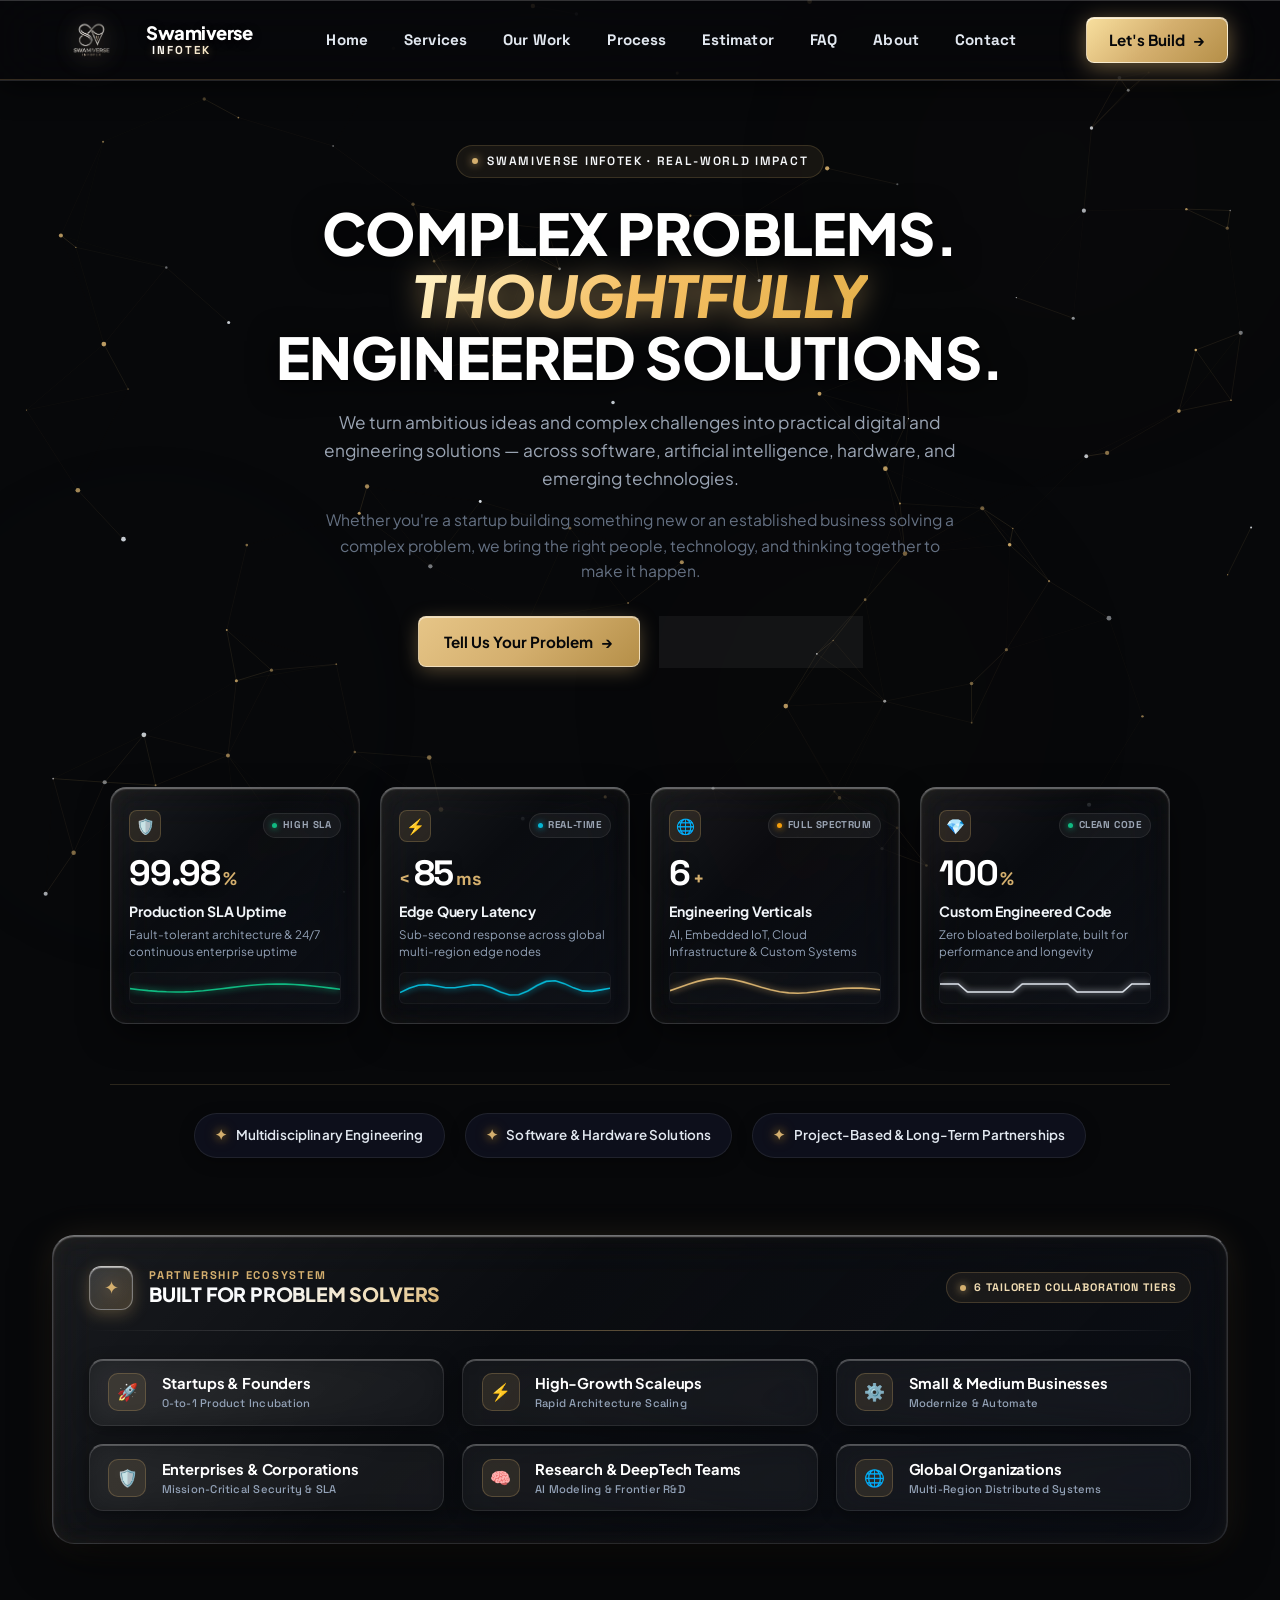
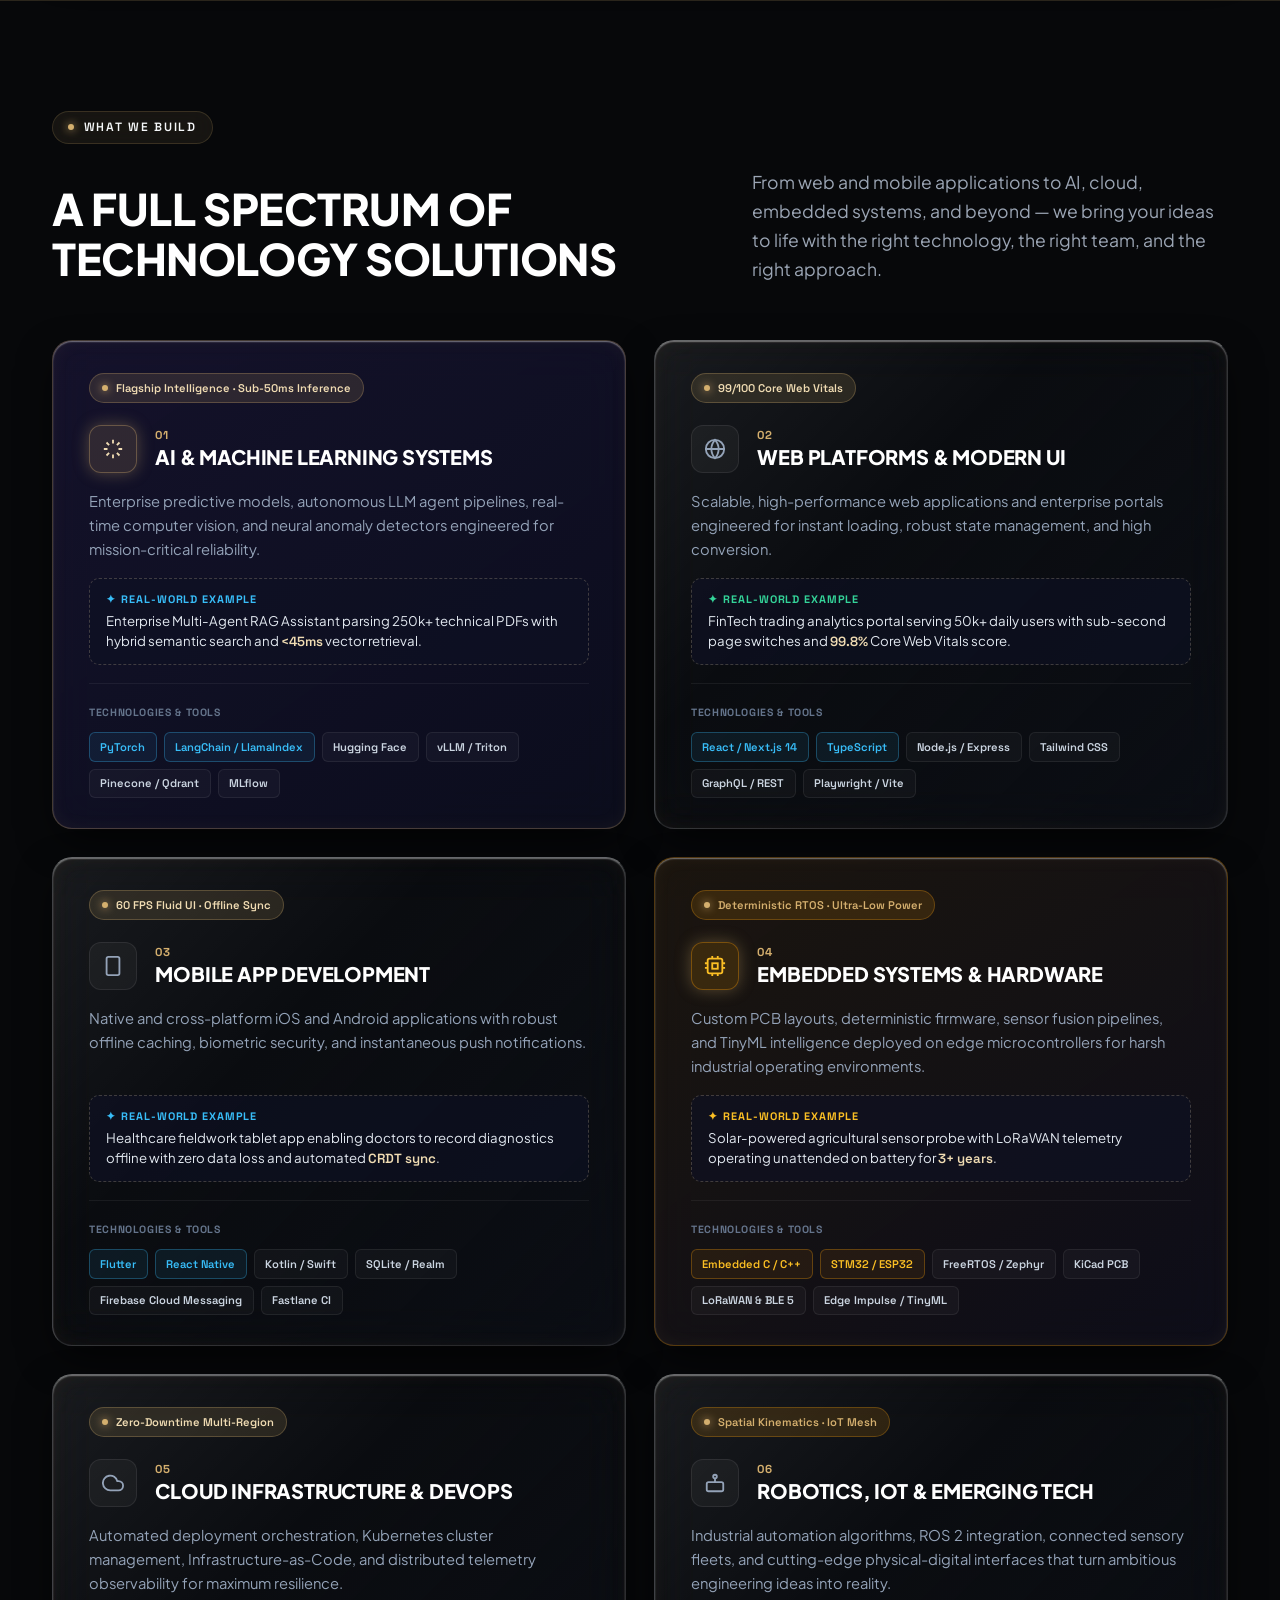
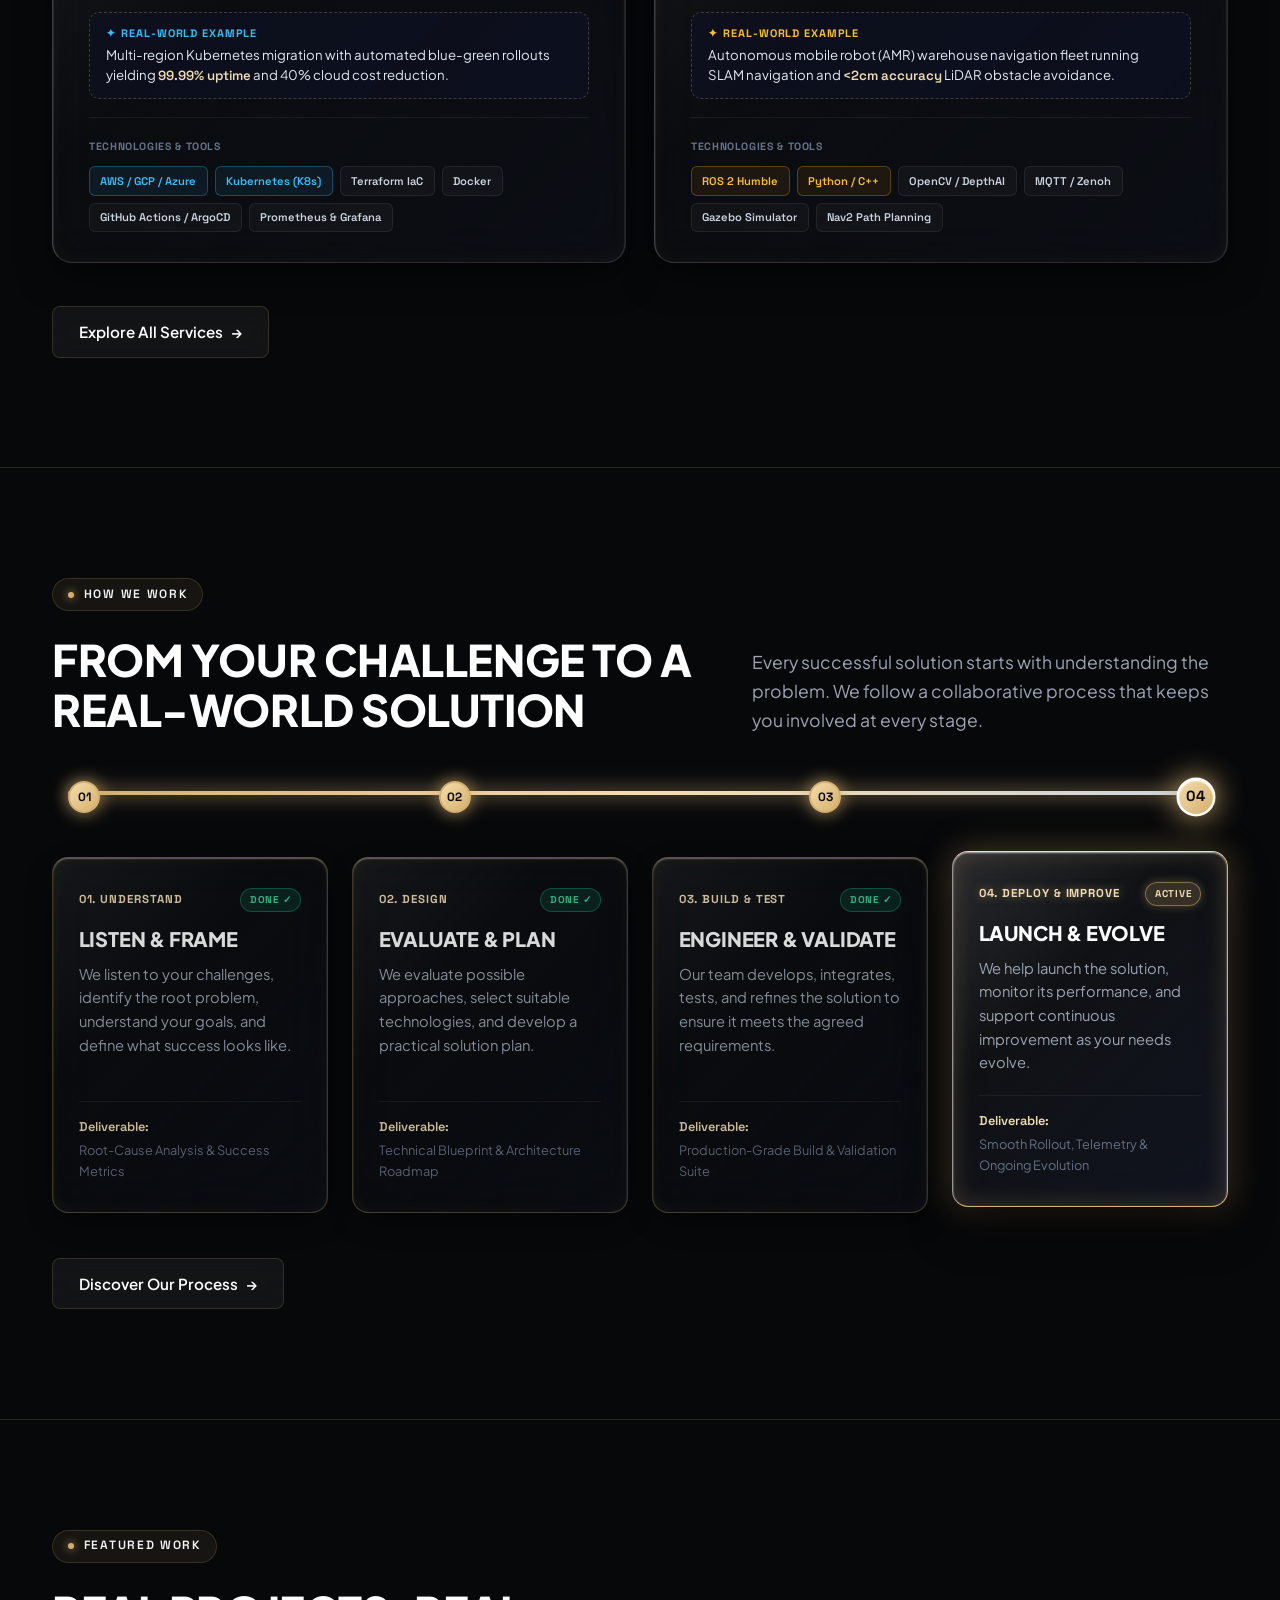
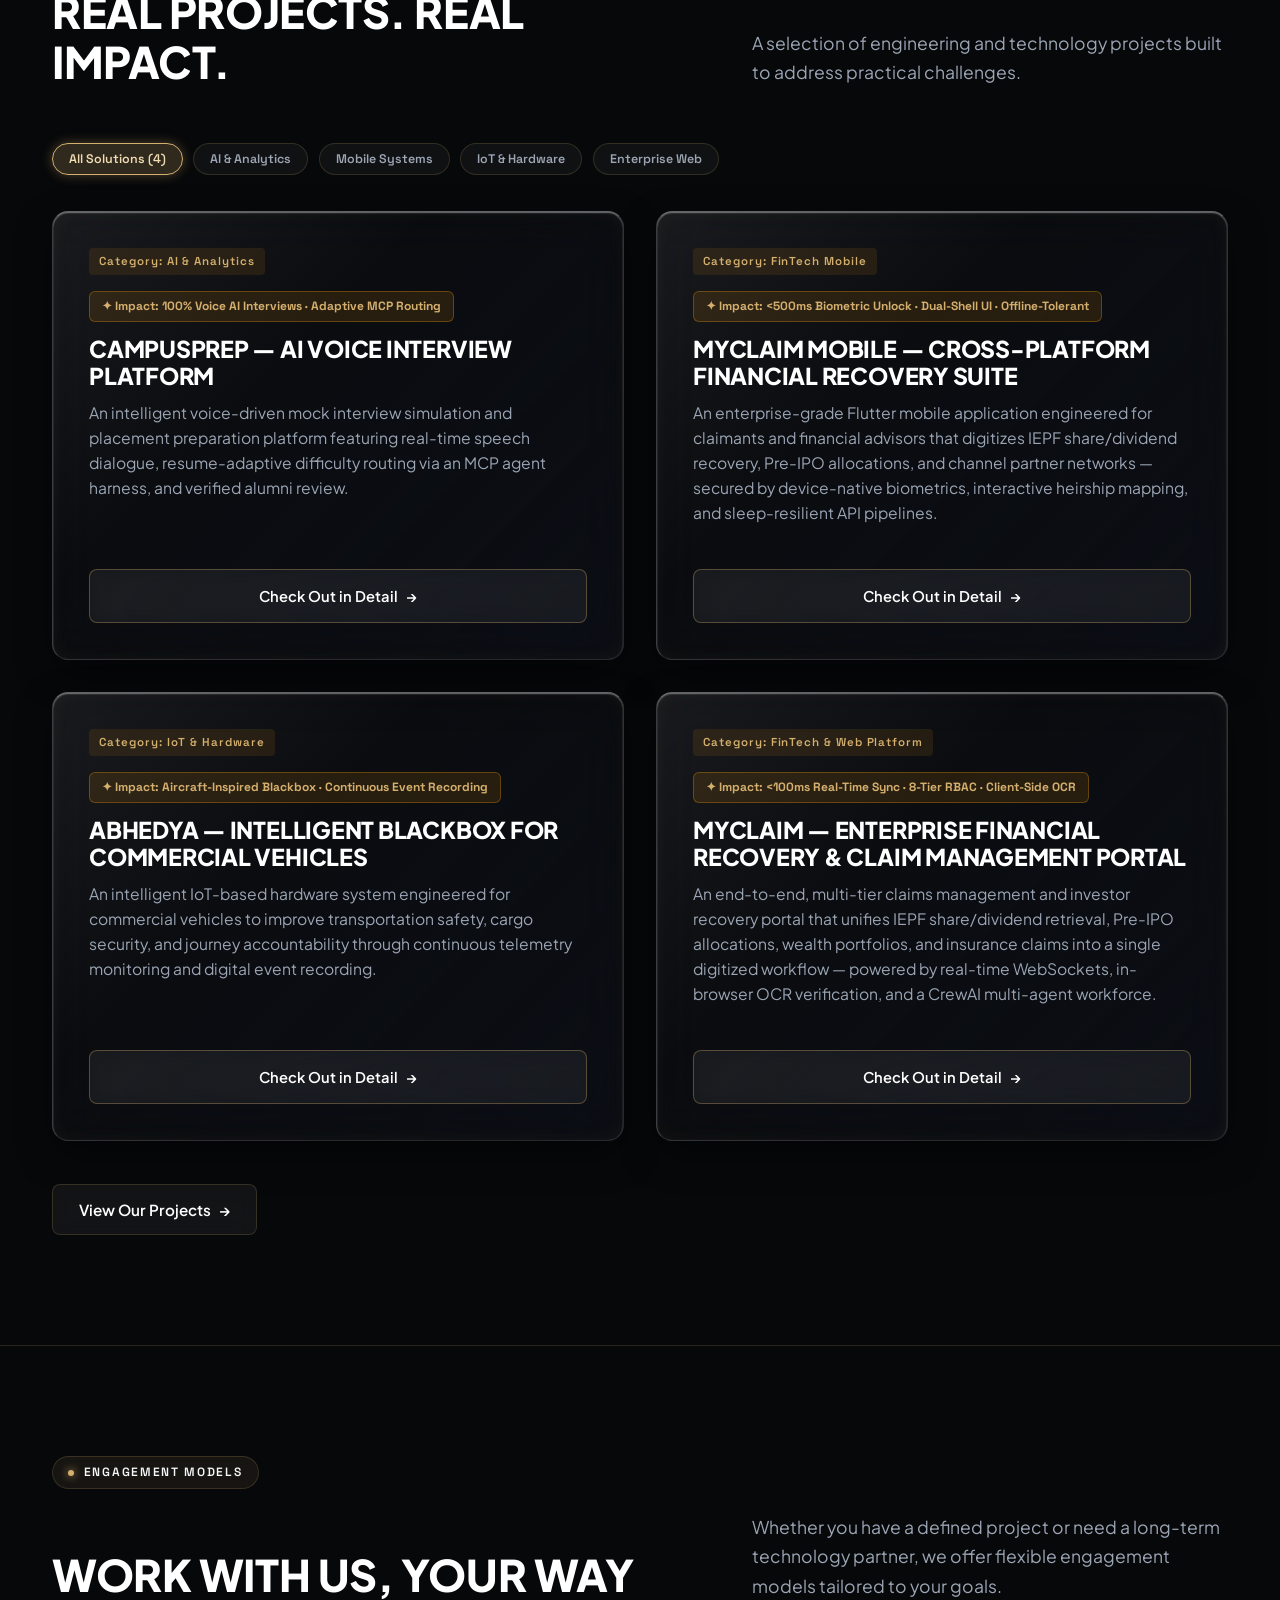
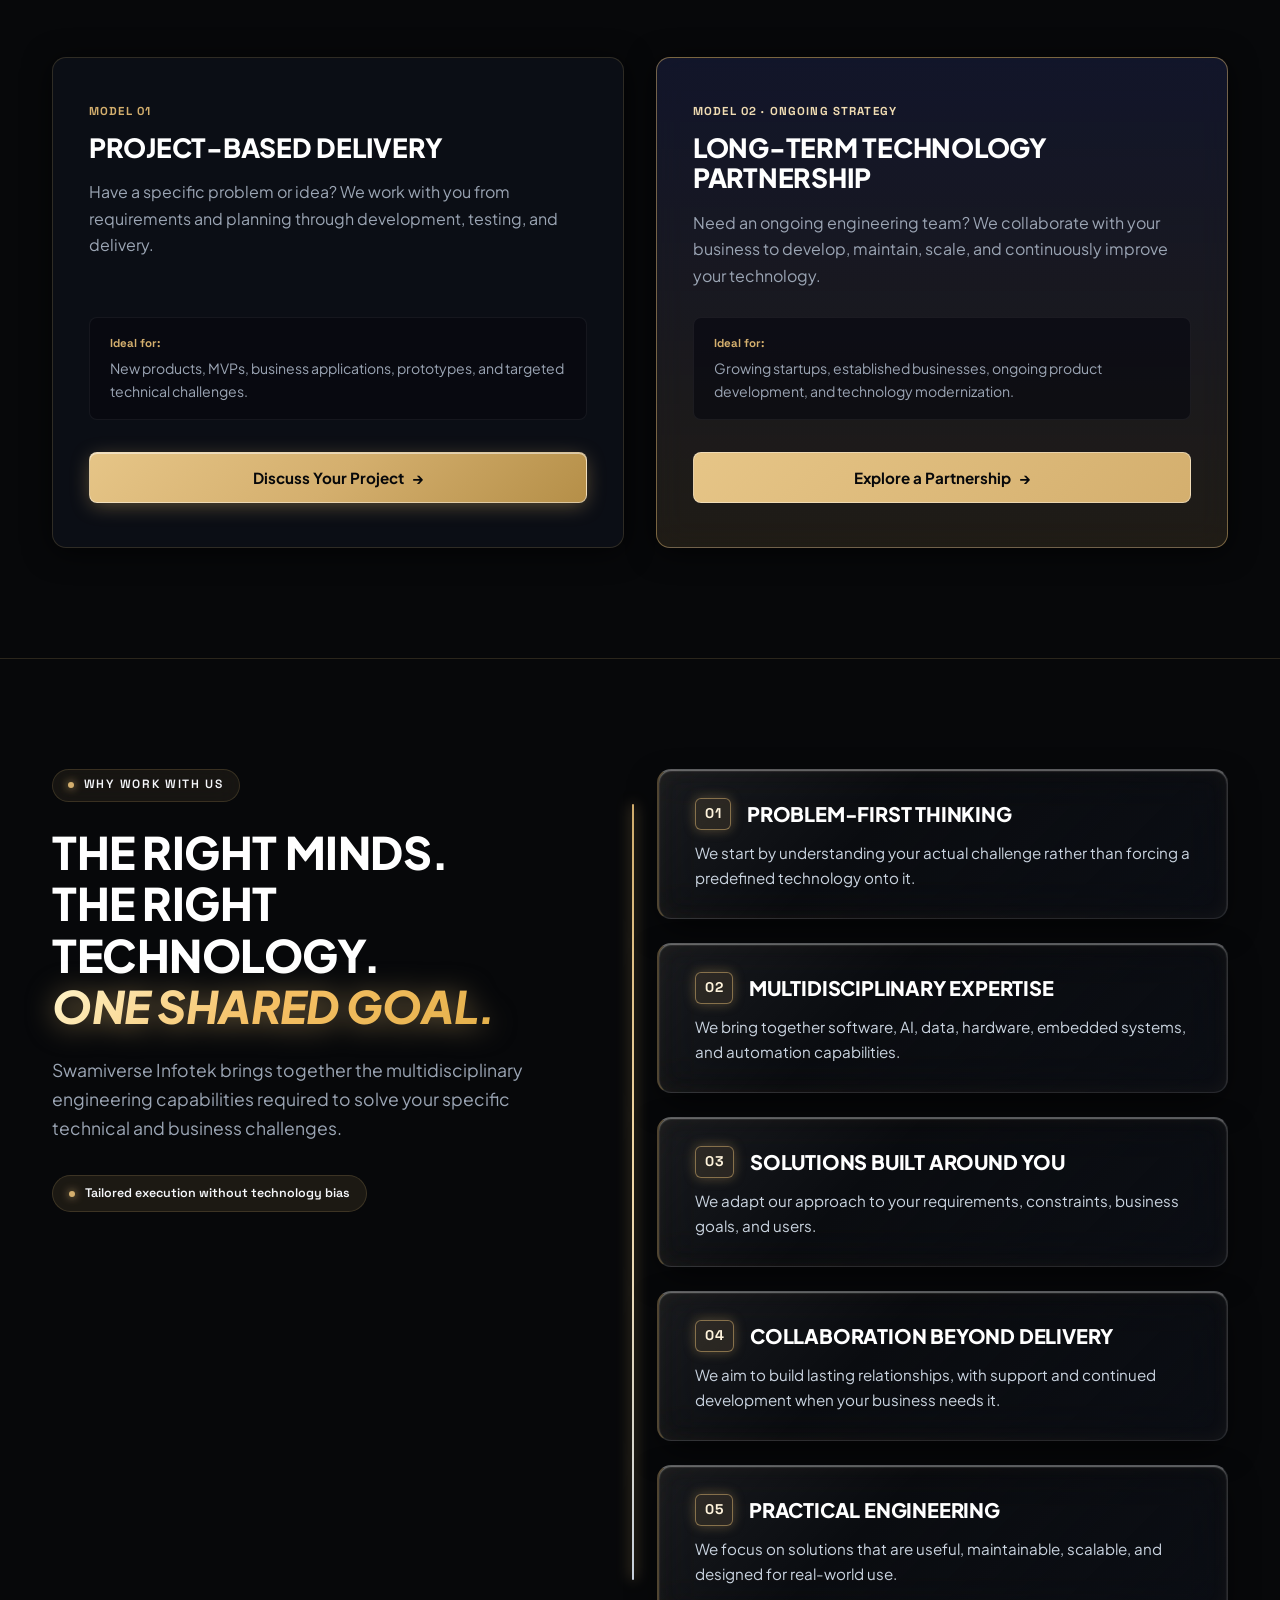
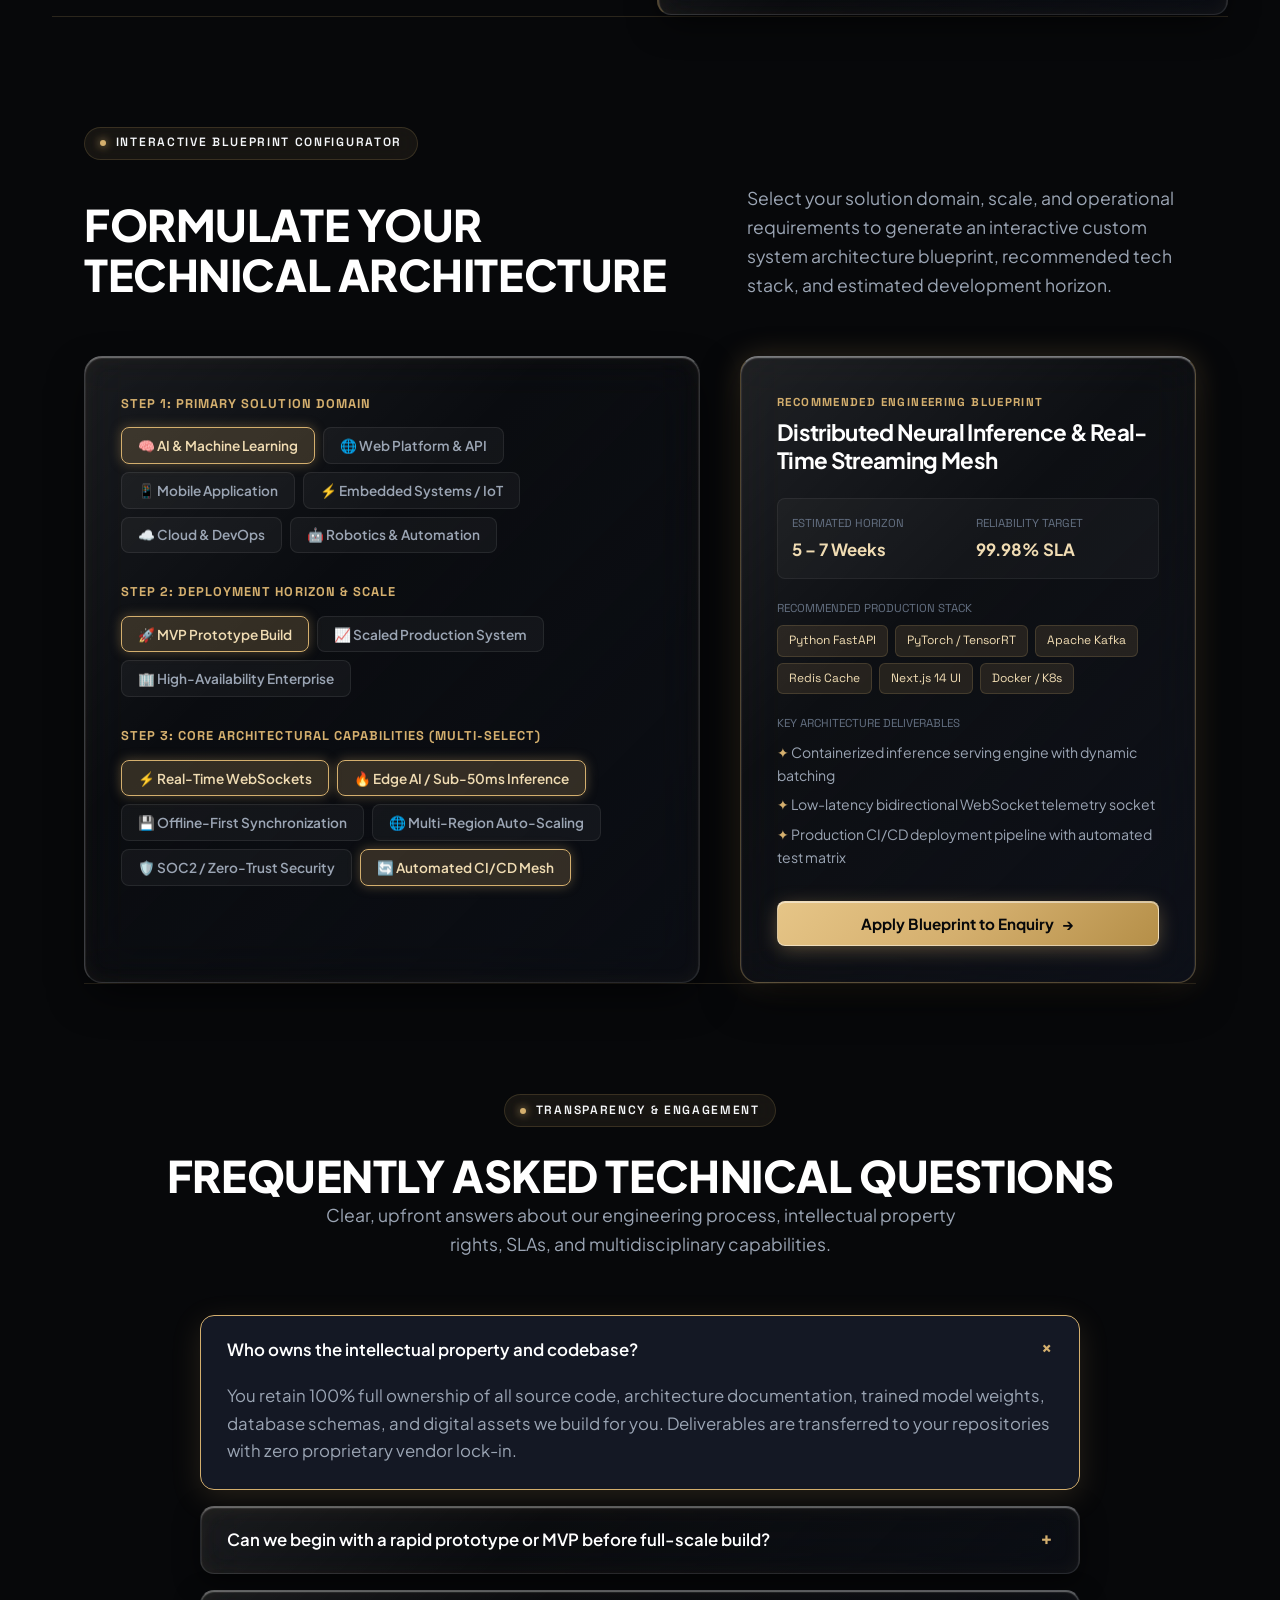
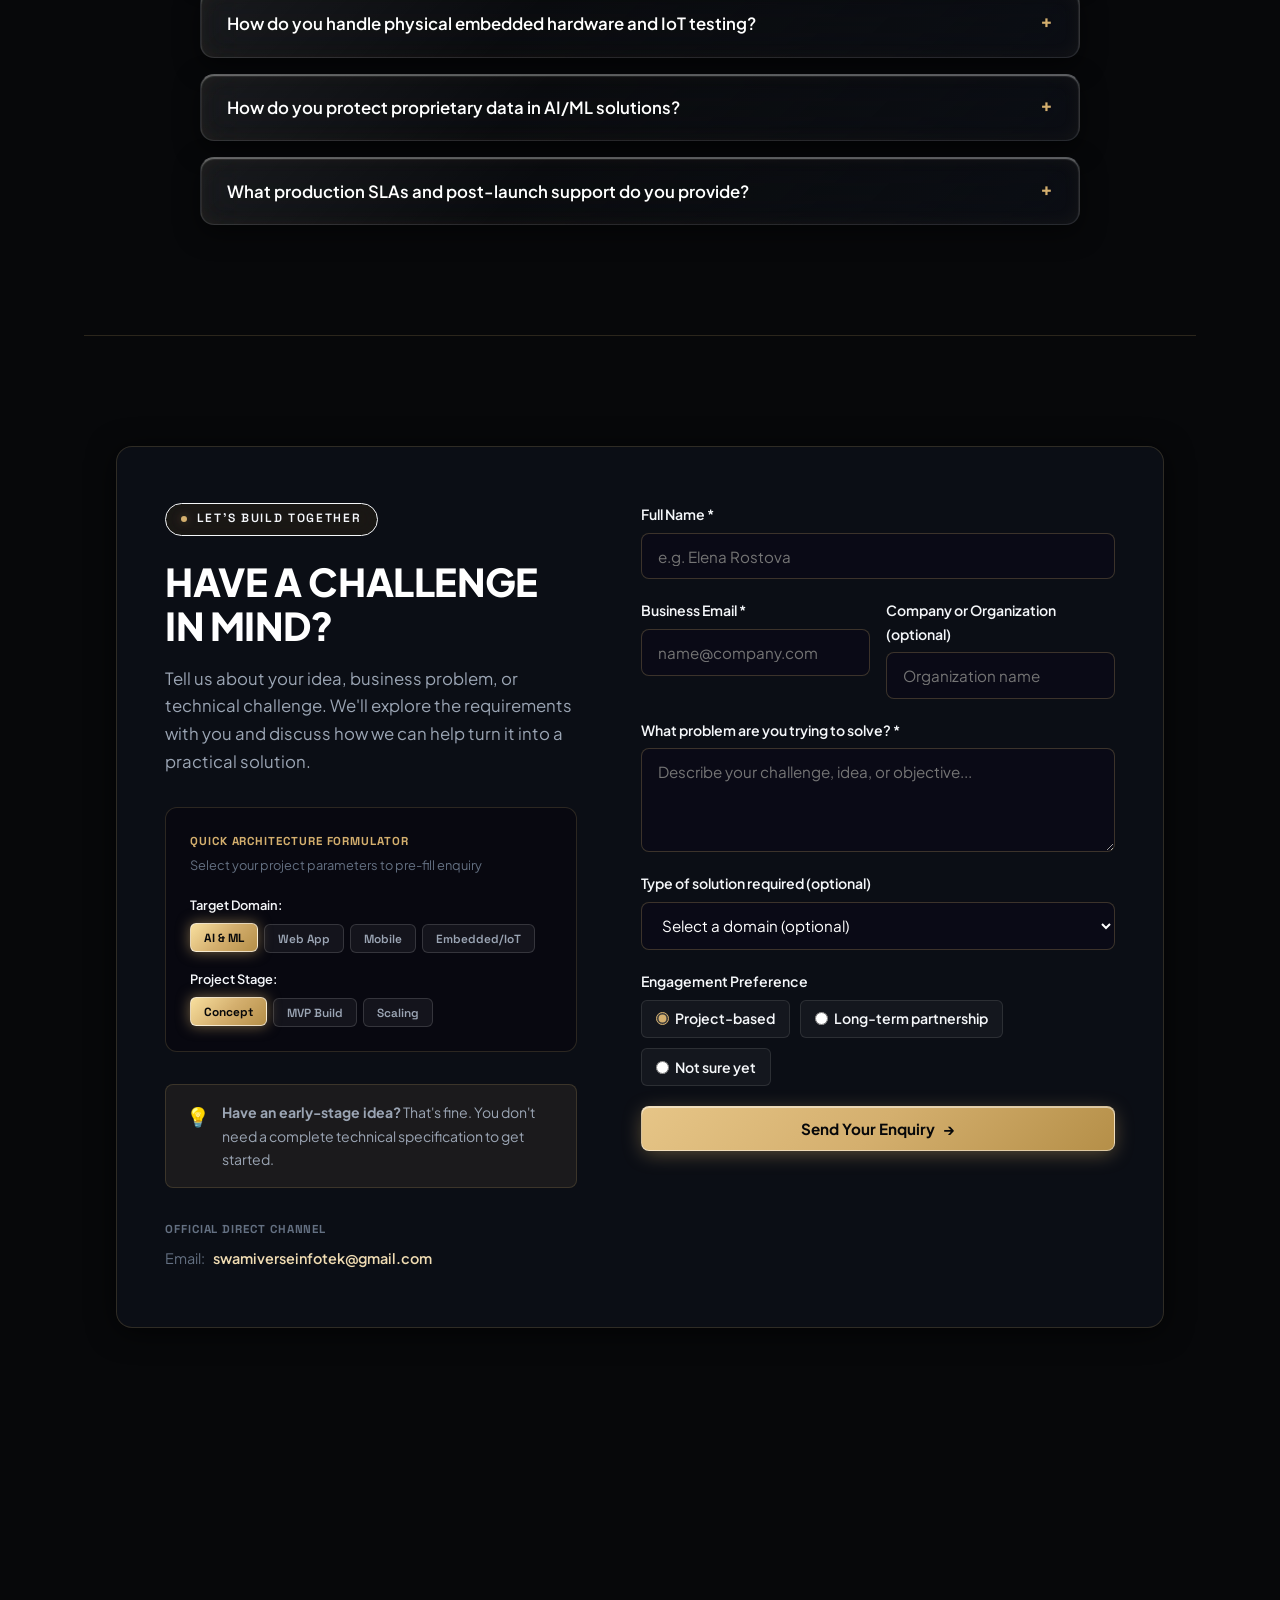
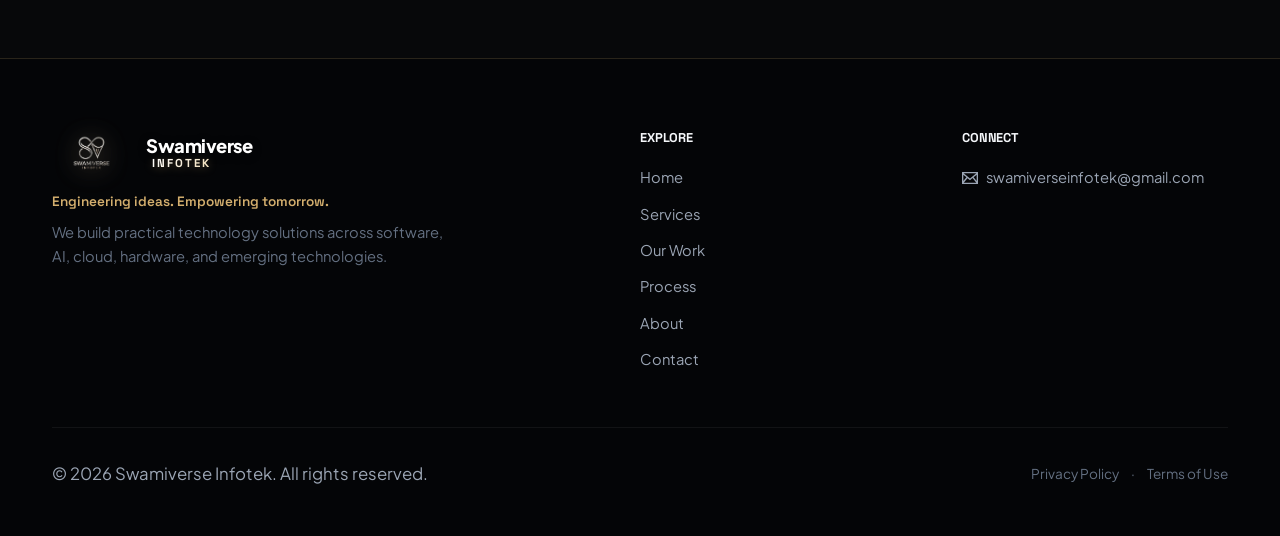
==== index.html @ 4cca36bd "Initial commit: Swamiverse Infotek website with Google Sheets enquiry integration" ====
<!DOCTYPE html>
<html lang="en">
<head>
  <meta charset="UTF-8">
  <meta name="viewport" content="width=device-width, initial-scale=1.0">
  <title>Swamiverse Infotek — Complex Problems. Thoughtfully Engineered Solutions.</title>
  <meta name="description" content="We turn ambitious ideas and complex challenges into practical digital and engineering solutions across software, artificial intelligence, hardware, and emerging technologies.">
  <meta name="theme-color" content="#07080A">

  <!-- Open Graph -->
  <meta property="og:title" content="Swamiverse Infotek — Technology Partner">
  <meta property="og:description" content="Complex problems. Thoughtfully engineered solutions across software, AI, hardware, and emerging tech.">
  <meta property="og:type" content="website">

  <!-- Typography: Plus Jakarta Sans & Space Grotesk -->
  <link rel="preconnect" href="https://fonts.googleapis.com">
  <link rel="preconnect" href="https://fonts.gstatic.com" crossorigin>
  <link href="https://fonts.googleapis.com/css2?family=Plus+Jakarta+Sans:ital,wght@0,300;0,400;0,500;0,600;0,700;0,800;1,400&family=Space+Grotesk:wght@400;500;600;700&display=swap" rel="stylesheet">

  <!-- Three.js (Local Bundle with CDN Fallback) -->
  <script src="three.min.js"></script>
  <script>if (typeof THREE === 'undefined') { document.write('<script src="https://cdnjs.cloudflare.com/ajax/libs/three.js/r128/three.min.js"><\/script>'); }</script>

  <!-- Favicon -->
  <link rel="icon" type="image/png" href="logo.png">
  <link rel="apple-touch-icon" href="logo.png">

  <!-- Stylesheet -->
  <link rel="stylesheet" href="styles.css?v=10.0">

  <style id="custom-header-hero-styling">
    /* 1. "Thoughtfully" in radiant goldenlish color */
    .hero-headline .text-celestial-accent,
    .text-celestial-accent {
      display: inline-block !important;
      color: #E5B869 !important;
      background: linear-gradient(135deg, #FFF5CC 0%, #F5C065 25%, #E6B24D 50%, #D4AF37 75%, #FBBF24 100%) !important;
      background-size: 200% auto !important;
      -webkit-background-clip: text !important;
      -webkit-text-fill-color: transparent !important;
      text-shadow: none !important;
      filter: drop-shadow(0 2px 14px rgba(212, 175, 110, 0.6)) !important;
      font-weight: 800 !important;
      font-style: italic !important;
    }

    /* 2. "Let's Build ->" golden button */
    #nav-cta-btn,
    .header-actions #nav-cta-btn {
      background: linear-gradient(135deg, #F8DF9E 0%, #D4AF6E 50%, #B58F48 100%) !important;
      color: #07080A !important;
      border: 1px solid rgba(255, 255, 255, 0.55) !important;
      box-shadow: 0 4px 22px rgba(212, 175, 110, 0.5), inset 0 1px 0 rgba(255, 255, 255, 0.65) !important;
      font-weight: 700 !important;
      padding: 0.6rem 1.4rem !important;
      letter-spacing: -0.01em !important;
      border-radius: 8px !important;
      display: inline-flex !important;
      align-items: center !important;
      gap: 0.5rem !important;
      transition: all 0.25s ease !important;
      text-decoration: none !important;
    }

    #nav-cta-btn:hover,
    .header-actions #nav-cta-btn:hover {
      background: linear-gradient(135deg, #FFEAB5 0%, #E2BD7C 50%, #C49B50 100%) !important;
      box-shadow: 0 6px 28px rgba(212, 175, 110, 0.8), inset 0 1px 0 rgba(255, 255, 255, 0.8) !important;
      transform: translateY(-2px) !important;
      color: #000000 !important;
    }

    /* 3. Navigation links bold and dark-white with refined Space Grotesk type */
    .nav-links .nav-link,
    .main-navigation .nav-link {
      font-family: 'Space Grotesk', var(--font-sans), sans-serif !important;
      font-size: 0.95rem !important;
      font-weight: 700 !important;
      color: #E2E8F0 !important;
      letter-spacing: 0.01em !important;
      text-decoration: none !important;
      transition: all 0.2s ease !important;
      position: relative !important;
    }

    .nav-links .nav-link:hover,
    .nav-links .nav-link.active,
    .main-navigation .nav-link:hover,
    .main-navigation .nav-link.active {
      color: #FFFFFF !important;
      text-shadow: 0 0 14px rgba(255, 255, 255, 0.5) !important;
    }

    .nav-links .nav-link::after {
      background: linear-gradient(90deg, #F5DCAB 0%, #D4AF6E 50%, #B58F48 100%) !important;
      box-shadow: 0 0 10px rgba(212, 175, 110, 0.7) !important;
    }

    /* 4. Quick Architecture Formulator Chips */
    .formulator-chip {
      cursor: pointer !important;
      user-select: none !important;
      font-family: 'Space Grotesk', var(--font-mono), monospace !important;
      font-size: 0.74rem !important;
      font-weight: 600 !important;
      padding: 0.38rem 0.8rem !important;
      border-radius: 6px !important;
      background: rgba(255, 255, 255, 0.05) !important;
      border: 1px solid rgba(255, 255, 255, 0.14) !important;
      color: var(--text-celestial-slate) !important;
      transition: all 0.2s ease !important;
      outline: none !important;
    }

    .formulator-chip:hover {
      border-color: rgba(212, 175, 110, 0.6) !important;
      color: #FFFFFF !important;
      background: rgba(212, 175, 110, 0.15) !important;
      transform: translateY(-1px) !important;
    }

    .formulator-chip.active {
      background: linear-gradient(135deg, #F8DF9E 0%, #D4AF6E 50%, #B58F48 100%) !important;
      color: #07080A !important;
      border-color: rgba(255, 255, 255, 0.6) !important;
      box-shadow: 0 0 14px rgba(212, 175, 110, 0.55) !important;
      font-weight: 700 !important;
      transform: translateY(-1px) !important;
    }

    /* 5. All Important Titles in Bold Capital */
    .hero-headline,
    .hero-headline-center,
    .section-title,
    .about-headline,
    .contact-headline,
    .service-title,
    .project-title,
    .engagement-title,
    .pillar-title,
    .step-title,
    .anchor-title,
    .est-preview-title,
    .modal-title,
    .spec-section-title,
    .success-title,
    .footer-col-header {
      font-weight: 800 !important;
      text-transform: uppercase !important;
      letter-spacing: -0.01em !important;
    }
  </style>
</head>
<body class="theme-champagne-platinum">

  <!-- Cinematic Luxury Splash Screen (Quick 1.2s Intro with automatic voice greeting) -->
  <div id="luxury-splash-screen" class="luxury-splash-overlay" aria-label="Loading Swamiverse Infotek">
    <div class="splash-ambient-glow" aria-hidden="true"></div>
    <div class="splash-content-block">
      <div class="splash-emblem-wrap">
        <img src="swami_just_logo-removebg-preview.png" alt="Swamiverse Infotek Emblem" class="splash-emblem-img">
        <div class="splash-shimmer-sweep" aria-hidden="true"></div>
      </div>
      <div class="splash-brand-text">
        <span class="splash-brand-name">SWAMIVERSE</span>
        <span class="splash-brand-sub">INFOTEK</span>
      </div>
      <div class="splash-loader-line" aria-hidden="true">
        <div class="splash-loader-progress"></div>
      </div>
    </div>
  </div>
  <script>
    (function() {
      // Quick 1.2s splash screen dismiss (snappy, smooth fade)
      var splash = document.getElementById('luxury-splash-screen');
      if (splash) {
        setTimeout(function() {
          splash.classList.add('splash-hidden');
          setTimeout(function() {
            if (splash.parentNode) splash.parentNode.removeChild(splash);
          }, 450);
        }, 1200);
      }
    })();
  </script>





  <!-- Interactive Background Particle Constellation & Stardust Canvas -->
  <canvas id="bg-constellation-canvas" class="bg-constellation" aria-hidden="true"></canvas>

  <!-- Ethereal Nebula Atmospheric Glow Blobs -->
  <div class="nebula-glow nebula-top-right" aria-hidden="true"></div>
  <div class="nebula-glow nebula-mid-left" aria-hidden="true"></div>
  <div class="nebula-glow nebula-bottom-right" aria-hidden="true"></div>

  <!-- Top Reading Progress Indicator (Cosmic Violet-to-Gold Gradient) -->
  <div id="scroll-progress-bar" class="scroll-progress" aria-hidden="true"></div>

  <!-- 1. NAVIGATION BAR -->
  <header class="site-header" id="header">
    <div class="container header-inner">
      <a href="#home" class="brand-identity" aria-label="Swamiverse Infotek Home">
        <img src="logo.png" alt="Swamiverse Infotek Logo" class="brand-logo-img">
        <span class="brand-text-stack">
          <span class="brand-name-main">Swamiverse</span>
          <span class="brand-name-sub">Infotek</span>
        </span>
      </a>

      <nav class="main-navigation" aria-label="Main Navigation">
        <ul class="nav-links">
          <li><a href="#home" class="nav-link">Home</a></li>
          <li><a href="#services" class="nav-link">Services</a></li>
          <li><a href="#work" class="nav-link">Our Work</a></li>
          <li><a href="#process" class="nav-link">Process</a></li>
          <li><a href="#estimator" class="nav-link">Estimator</a></li>
          <li><a href="#faq" class="nav-link">FAQ</a></li>
          <li><a href="#about" class="nav-link">About</a></li>
          <li><a href="#contact" class="nav-link">Contact</a></li>
        </ul>
      </nav>

      <div class="header-actions">
        <a href="#contact" class="btn btn-primary" id="nav-cta-btn">
          Let's Build <span class="arrow" aria-hidden="true">→</span>
        </a>
      </div>

      <!-- Mobile Menu Toggle Button -->
      <button class="mobile-menu-toggle" id="mobile-menu-btn" aria-label="Toggle mobile menu" aria-expanded="false">
        <span></span>
        <span></span>
      </button>
    </div>

    <!-- Mobile Navigation Drawer -->
    <div class="mobile-nav-drawer" id="mobile-drawer" aria-hidden="true">
      <ul class="mobile-nav-links">
        <li><a href="#home" class="mobile-nav-link">Home</a></li>
        <li><a href="#services" class="mobile-nav-link">Services</a></li>
        <li><a href="#work" class="mobile-nav-link">Our Work</a></li>
        <li><a href="#process" class="mobile-nav-link">Process</a></li>
        <li><a href="#estimator" class="mobile-nav-link">Estimator</a></li>
        <li><a href="#faq" class="mobile-nav-link">FAQ</a></li>
        <li><a href="#about" class="mobile-nav-link">About</a></li>
        <li><a href="#contact" class="mobile-nav-link">Contact</a></li>
      </ul>
      <div class="mobile-drawer-footer">
        <a href="#contact" class="btn btn-primary w-full mobile-drawer-cta">
          Let's Build →
        </a>
      </div>
    </div>
  </header>

  <main id="main-content">
    
    <!-- 2. HERO SECTION (PANORAMIC 3D MOSAIC STAGE) -->
    <section class="hero-section hero-panoramic-stage" id="home">
      <div class="container hero-center-container">
        
        <!-- Hero Text Header Block -->
        <div class="hero-header-block text-center" data-scroll-3d>
          
          <div class="section-label-badge mx-auto">
            <span class="label-dot"></span>
            <span class="label-text">SWAMIVERSE INFOTEK · REAL-WORLD IMPACT</span>
          </div>

          <h1 class="hero-headline hero-headline-center">
            COMPLEX PROBLEMS.<br>
            <span class="text-celestial-accent">THOUGHTFULLY</span> ENGINEERED SOLUTIONS.
          </h1>

          <p class="hero-lead hero-lead-center mx-auto">
            We turn ambitious ideas and complex challenges into practical digital and engineering solutions — across software, artificial intelligence, hardware, and emerging technologies.
          </p>

          <p class="hero-sublead hero-sublead-center mx-auto">
            Whether you're a startup building something new or an established business solving a complex problem, we bring the right people, technology, and thinking together to make it happen.
          </p>

          <div class="hero-cta-group justify-center">
            <a href="#contact" class="btn btn-primary" id="hero-primary-cta">
              Tell Us Your Problem <span class="arrow" aria-hidden="true">→</span>
            </a>
            <a href="#work" class="btn btn-secondary" id="hero-secondary-cta">
              Explore Our Work <span class="arrow" aria-hidden="true">→</span>
            </a>
          </div>
        </div>

        <!-- Executive Quality Telemetry & Animated Proof-of-Work Grid -->
        <div class="hero-telemetry-grid" data-scroll-3d>
          
          <div class="telemetry-card has-spotlight">
            <div class="telemetry-top-row">
              <div class="telemetry-icon-box">🛡️</div>
              <span class="telemetry-badge"><span class="badge-dot"></span>HIGH SLA</span>
            </div>
            <div class="telemetry-val-wrap">
              <span class="telemetry-val" data-target="99.98">99.98</span>
              <span class="telemetry-unit">%</span>
            </div>
            <div class="telemetry-label">Production SLA Uptime</div>
            <div class="telemetry-desc">Fault-tolerant architecture &amp; 24/7 continuous enterprise uptime</div>
            <div class="kpi-sparkline-wrap">
              <canvas class="kpi-sparkline-canvas" data-kpi="0"></canvas>
            </div>
          </div>

          <div class="telemetry-card has-spotlight">
            <div class="telemetry-top-row">
              <div class="telemetry-icon-box">⚡</div>
              <span class="telemetry-badge cyan"><span class="badge-dot"></span>REAL-TIME</span>
            </div>
            <div class="telemetry-val-wrap">
              <span class="telemetry-unit">&lt;</span>
              <span class="telemetry-val" data-target="85">85</span>
              <span class="telemetry-unit">ms</span>
            </div>
            <div class="telemetry-label">Edge Query Latency</div>
            <div class="telemetry-desc">Sub-second response across global multi-region edge nodes</div>
            <div class="kpi-sparkline-wrap">
              <canvas class="kpi-sparkline-canvas" data-kpi="1"></canvas>
            </div>
          </div>

          <div class="telemetry-card has-spotlight">
            <div class="telemetry-top-row">
              <div class="telemetry-icon-box">🌐</div>
              <span class="telemetry-badge gold"><span class="badge-dot"></span>FULL SPECTRUM</span>
            </div>
            <div class="telemetry-val-wrap">
              <span class="telemetry-val" data-target="6">6</span>
              <span class="telemetry-unit">+</span>
            </div>
            <div class="telemetry-label">Engineering Verticals</div>
            <div class="telemetry-desc">AI, Embedded IoT, Cloud Infrastructure &amp; Custom Systems</div>
            <div class="kpi-sparkline-wrap">
              <canvas class="kpi-sparkline-canvas" data-kpi="2"></canvas>
            </div>
          </div>

          <div class="telemetry-card has-spotlight">
            <div class="telemetry-top-row">
              <div class="telemetry-icon-box">💎</div>
              <span class="telemetry-badge"><span class="badge-dot"></span>CLEAN CODE</span>
            </div>
            <div class="telemetry-val-wrap">
              <span class="telemetry-val" data-target="100">100</span>
              <span class="telemetry-unit">%</span>
            </div>
            <div class="telemetry-label">Custom Engineered Code</div>
            <div class="telemetry-desc">Zero bloated boilerplate, built for performance and longevity</div>
            <div class="kpi-sparkline-wrap">
              <canvas class="kpi-sparkline-canvas" data-kpi="3"></canvas>
            </div>
          </div>

        </div>

        <!-- Trust Indicators Strip -->
        <div class="hero-trust-indicators hero-trust-center justify-center" data-scroll-3d>
          <div class="trust-indicator-item">
            <span class="indicator-icon">✦</span>
            <span class="indicator-label">Multidisciplinary Engineering</span>
          </div>
          <div class="trust-indicator-item">
            <span class="indicator-icon">✦</span>
            <span class="indicator-label">Software &amp; Hardware Solutions</span>
          </div>
          <div class="trust-indicator-item">
            <span class="indicator-icon">✦</span>
            <span class="indicator-label">Project-Based &amp; Long-Term Partnerships</span>
          </div>
        </div>

      </div>
    </section>

    <!-- 3. TRUST AND AUDIENCE STRIP (EXECUTIVE ECOSYSTEM PAVILION - EQUAL 2 LINES) -->
    <section class="audience-strip-section" aria-label="Target Audience">
      <div class="container">
        <div class="audience-strip-card has-spotlight">
          
          <!-- Top Executive Header Row -->
          <div class="audience-header-bar">
            <div class="audience-anchor-block">
              <div class="anchor-badge-gem" aria-hidden="true">
                <span class="gem-sparkle">✦</span>
              </div>
              <div class="anchor-text-wrap">
                <span class="anchor-eyebrow">PARTNERSHIP ECOSYSTEM</span>
                <h3 class="anchor-title">BUILT FOR PROBLEM SOLVERS</h3>
              </div>
            </div>

            <div class="audience-meta-pill">
              <span class="meta-dot" aria-hidden="true"></span>
              <span>6 TAILORED COLLABORATION TIERS</span>
            </div>
          </div>

          <!-- Horizontal Subtle Glass Bevel Divider -->
          <div class="audience-horizontal-divider" aria-hidden="true"></div>

          <!-- Symmetrical 2-Line Grid: Equal 3 on Line 1, Equal 3 on Line 2 -->
          <div class="audience-capsules-grid-equal">
            
            <!-- LINE 1: 3 Equal Capsules -->
            <div class="audience-capsule has-spotlight">
              <div class="capsule-icon-jewel">
                <span class="capsule-emoji">🚀</span>
              </div>
              <div class="capsule-content">
                <span class="capsule-title">Startups &amp; Founders</span>
                <span class="capsule-subtitle">0-to-1 Product Incubation</span>
              </div>
            </div>

            <div class="audience-capsule has-spotlight">
              <div class="capsule-icon-jewel">
                <span class="capsule-emoji">⚡</span>
              </div>
              <div class="capsule-content">
                <span class="capsule-title">High-Growth Scaleups</span>
                <span class="capsule-subtitle">Rapid Architecture Scaling</span>
              </div>
            </div>

            <div class="audience-capsule has-spotlight">
              <div class="capsule-icon-jewel">
                <span class="capsule-emoji">⚙️</span>
              </div>
              <div class="capsule-content">
                <span class="capsule-title">Small &amp; Medium Businesses</span>
                <span class="capsule-subtitle">Modernize &amp; Automate</span>
              </div>
            </div>

            <!-- LINE 2: 3 Equal Capsules -->
            <div class="audience-capsule has-spotlight">
              <div class="capsule-icon-jewel">
                <span class="capsule-emoji">🛡️</span>
              </div>
              <div class="capsule-content">
                <span class="capsule-title">Enterprises &amp; Corporations</span>
                <span class="capsule-subtitle">Mission-Critical Security &amp; SLA</span>
              </div>
            </div>

            <div class="audience-capsule has-spotlight">
              <div class="capsule-icon-jewel">
                <span class="capsule-emoji">🧠</span>
              </div>
              <div class="capsule-content">
                <span class="capsule-title">Research &amp; DeepTech Teams</span>
                <span class="capsule-subtitle">AI Modeling &amp; Frontier R&amp;D</span>
              </div>
            </div>

            <div class="audience-capsule has-spotlight">
              <div class="capsule-icon-jewel">
                <span class="capsule-emoji">🌐</span>
              </div>
              <div class="capsule-content">
                <span class="capsule-title">Global Organizations</span>
                <span class="capsule-subtitle">Multi-Region Distributed Systems</span>
              </div>
            </div>

          </div>

        </div>
      </div>
    </section>

    <!-- 4. SERVICES SECTION -->
    <section class="services-section" id="services">
      <div class="container">
        
        <div class="section-header-editorial">
          <div class="section-label-badge">
            <span class="label-dot"></span>
            <span class="label-text">WHAT WE BUILD</span>
          </div>
          <div class="header-columns">
            <h2 class="section-title">
              A FULL SPECTRUM OF TECHNOLOGY SOLUTIONS
            </h2>
            <p class="section-intro">
              From web and mobile applications to AI, cloud, embedded systems, and beyond — we bring your ideas to life with the right technology, the right team, and the right approach.
            </p>
          </div>
        </div>

        <div class="services-bento-grid">
          
          <!-- 01. AI & Machine Learning Systems -->
          <article class="bento-card bento-span-7 bento-flagship-ai service-card" data-service-key="ai">
            <div class="service-top-row">
              <span class="bento-badge-live">
                <span class="live-pulse-dot"></span>
                <span>Flagship Intelligence · Sub-50ms Inference</span>
              </span>
              <span class="service-inspect-tag">Inspect Architecture ↗</span>
            </div>
            <div class="service-header">
              <div class="service-icon accent-violet">
                <svg width="22" height="22" viewBox="0 0 24 24" fill="none" stroke="currentColor" stroke-width="2"><path d="M12 2v4M12 18v4M4.93 4.93l2.83 2.83M16.24 16.24l2.83 2.83M2 12h4M18 12h4M4.93 19.07l2.83-2.83M16.24 7.76l2.83-2.83"/></svg>
              </div>
              <div class="service-title-group">
                <span class="service-number">01</span>
                <h3 class="service-title">AI &amp; MACHINE LEARNING SYSTEMS</h3>
              </div>
            </div>
            <p class="service-body">
              Enterprise predictive models, autonomous LLM agent pipelines, real-time computer vision, and neural anomaly detectors engineered for mission-critical reliability.
            </p>

            <div class="service-example-box">
              <span class="service-example-label">
                <span>✦</span> Real-World Example
              </span>
              <span class="service-example-text">
                Enterprise Multi-Agent RAG Assistant parsing 250k+ technical PDFs with hybrid semantic search and <span class="service-example-metric">&lt;45ms</span> vector retrieval.
              </span>
            </div>

            <div class="service-card-footer">
              <span class="service-footer-label">Technologies &amp; Tools</span>
              <div class="tech-pills-row">
                <span class="tech-micro-pill highlight">PyTorch</span>
                <span class="tech-micro-pill highlight">LangChain / LlamaIndex</span>
                <span class="tech-micro-pill">Hugging Face</span>
                <span class="tech-micro-pill">vLLM / Triton</span>
                <span class="tech-micro-pill">Pinecone / Qdrant</span>
                <span class="tech-micro-pill">MLflow</span>
              </div>
            </div>
          </article>

          <!-- 02. Web Platforms & Modern UI -->
          <article class="bento-card bento-span-5 service-card" data-service-key="web">
            <div class="service-top-row">
              <span class="bento-badge-live">
                <span class="live-pulse-dot"></span>
                <span>99/100 Core Web Vitals</span>
              </span>
              <span class="service-inspect-tag">Inspect Architecture ↗</span>
            </div>
            <div class="service-header">
              <div class="service-icon">
                <svg width="22" height="22" viewBox="0 0 24 24" fill="none" stroke="currentColor" stroke-width="2"><circle cx="12" cy="12" r="10"/><line x1="2" y1="12" x2="22" y2="12"/><path d="M12 2a15.3 15.3 0 0 1 4 10 15.3 15.3 0 0 1-4 10 15.3 15.3 0 0 1-4-10 15.3 15.3 0 0 1 4-10z"/></svg>
              </div>
              <div class="service-title-group">
                <span class="service-number">02</span>
                <h3 class="service-title">WEB PLATFORMS &amp; MODERN UI</h3>
              </div>
            </div>
            <p class="service-body">
              Scalable, high-performance web applications and enterprise portals engineered for instant loading, robust state management, and high conversion.
            </p>

            <div class="service-example-box">
              <span class="service-example-label emerald">
                <span>✦</span> Real-World Example
              </span>
              <span class="service-example-text">
                FinTech trading analytics portal serving 50k+ daily users with sub-second page switches and <span class="service-example-metric">99.8%</span> Core Web Vitals score.
              </span>
            </div>

            <div class="service-card-footer">
              <span class="service-footer-label">Technologies &amp; Tools</span>
              <div class="tech-pills-row">
                <span class="tech-micro-pill highlight">React / Next.js 14</span>
                <span class="tech-micro-pill highlight">TypeScript</span>
                <span class="tech-micro-pill">Node.js / Express</span>
                <span class="tech-micro-pill">Tailwind CSS</span>
                <span class="tech-micro-pill">GraphQL / REST</span>
                <span class="tech-micro-pill">Playwright / Vite</span>
              </div>
            </div>
          </article>

          <!-- 03. Mobile App Development -->
          <article class="bento-card bento-span-5 service-card" data-service-key="mobile">
            <div class="service-top-row">
              <span class="bento-badge-live">
                <span class="live-pulse-dot"></span>
                <span>60 FPS Fluid UI · Offline Sync</span>
              </span>
              <span class="service-inspect-tag">Inspect Architecture ↗</span>
            </div>
            <div class="service-header">
              <div class="service-icon">
                <svg width="22" height="22" viewBox="0 0 24 24" fill="none" stroke="currentColor" stroke-width="2"><rect x="5" y="2" width="14" height="20" rx="2" ry="2"/><line x1="12" y1="18" x2="12.01" y2="18"/></svg>
              </div>
              <div class="service-title-group">
                <span class="service-number">03</span>
                <h3 class="service-title">MOBILE APP DEVELOPMENT</h3>
              </div>
            </div>
            <p class="service-body">
              Native and cross-platform iOS and Android applications with robust offline caching, biometric security, and instantaneous push notifications.
            </p>

            <div class="service-example-box">
              <span class="service-example-label">
                <span>✦</span> Real-World Example
              </span>
              <span class="service-example-text">
                Healthcare fieldwork tablet app enabling doctors to record diagnostics offline with zero data loss and automated <span class="service-example-metric">CRDT sync</span>.
              </span>
            </div>

            <div class="service-card-footer">
              <span class="service-footer-label">Technologies &amp; Tools</span>
              <div class="tech-pills-row">
                <span class="tech-micro-pill highlight">Flutter</span>
                <span class="tech-micro-pill highlight">React Native</span>
                <span class="tech-micro-pill">Kotlin / Swift</span>
                <span class="tech-micro-pill">SQLite / Realm</span>
                <span class="tech-micro-pill">Firebase Cloud Messaging</span>
                <span class="tech-micro-pill">Fastlane CI</span>
              </div>
            </div>
          </article>

          <!-- 04. Embedded Systems & Hardware IoT -->
          <article class="bento-card bento-span-7 bento-flagship-iot service-card" data-service-key="embedded">
            <div class="service-top-row">
              <span class="bento-badge-live gold">
                <span class="live-pulse-dot gold"></span>
                <span>Deterministic RTOS · Ultra-Low Power</span>
              </span>
              <span class="service-inspect-tag">Inspect Architecture ↗</span>
            </div>
            <div class="service-header">
              <div class="service-icon accent-gold">
                <svg width="22" height="22" viewBox="0 0 24 24" fill="none" stroke="currentColor" stroke-width="2"><rect x="4" y="4" width="16" height="16" rx="2"/><rect x="9" y="9" width="6" height="6"/><line x1="9" y1="1" x2="9" y2="4"/><line x1="15" y1="1" x2="15" y2="4"/><line x1="9" y1="20" x2="9" y2="23"/><line x1="15" y1="20" x2="15" y2="23"/><line x1="20" y1="9" x2="23" y2="9"/><line x1="20" y1="14" x2="23" y2="14"/><line x1="1" y1="9" x2="4" y2="9"/><line x1="1" y1="14" x2="4" y2="14"/></svg>
              </div>
              <div class="service-title-group">
                <span class="service-number">04</span>
                <h3 class="service-title">EMBEDDED SYSTEMS &amp; HARDWARE</h3>
              </div>
            </div>
            <p class="service-body">
              Custom PCB layouts, deterministic firmware, sensor fusion pipelines, and TinyML intelligence deployed on edge microcontrollers for harsh industrial operating environments.
            </p>

            <div class="service-example-box">
              <span class="service-example-label gold">
                <span>✦</span> Real-World Example
              </span>
              <span class="service-example-text">
                Solar-powered agricultural sensor probe with LoRaWAN telemetry operating unattended on battery for <span class="service-example-metric">3+ years</span>.
              </span>
            </div>

            <div class="service-card-footer">
              <span class="service-footer-label">Technologies &amp; Tools</span>
              <div class="tech-pills-row">
                <span class="tech-micro-pill gold">Embedded C / C++</span>
                <span class="tech-micro-pill gold">STM32 / ESP32</span>
                <span class="tech-micro-pill">FreeRTOS / Zephyr</span>
                <span class="tech-micro-pill">KiCad PCB</span>
                <span class="tech-micro-pill">LoRaWAN &amp; BLE 5</span>
                <span class="tech-micro-pill">Edge Impulse / TinyML</span>
              </div>
            </div>
          </article>

          <!-- 05. Cloud Infrastructure & DevOps -->
          <article class="bento-card bento-span-6 service-card" data-service-key="cloud">
            <div class="service-top-row">
              <span class="bento-badge-live">
                <span class="live-pulse-dot"></span>
                <span>Zero-Downtime Multi-Region</span>
              </span>
              <span class="service-inspect-tag">Inspect Architecture ↗</span>
            </div>
            <div class="service-header">
              <div class="service-icon">
                <svg width="22" height="22" viewBox="0 0 24 24" fill="none" stroke="currentColor" stroke-width="2"><path d="M18 10h-1.26A8 8 0 1 0 9 20h9a5 5 0 0 0 0-10z"/></svg>
              </div>
              <div class="service-title-group">
                <span class="service-number">05</span>
                <h3 class="service-title">CLOUD INFRASTRUCTURE &amp; DEVOPS</h3>
              </div>
            </div>
            <p class="service-body">
              Automated deployment orchestration, Kubernetes cluster management, Infrastructure-as-Code, and distributed telemetry observability for maximum resilience.
            </p>

            <div class="service-example-box">
              <span class="service-example-label">
                <span>✦</span> Real-World Example
              </span>
              <span class="service-example-text">
                Multi-region Kubernetes migration with automated blue-green rollouts yielding <span class="service-example-metric">99.99% uptime</span> and 40% cloud cost reduction.
              </span>
            </div>

            <div class="service-card-footer">
              <span class="service-footer-label">Technologies &amp; Tools</span>
              <div class="tech-pills-row">
                <span class="tech-micro-pill highlight">AWS / GCP / Azure</span>
                <span class="tech-micro-pill highlight">Kubernetes (K8s)</span>
                <span class="tech-micro-pill">Terraform IaC</span>
                <span class="tech-micro-pill">Docker</span>
                <span class="tech-micro-pill">GitHub Actions / ArgoCD</span>
                <span class="tech-micro-pill">Prometheus &amp; Grafana</span>
              </div>
            </div>
          </article>

          <!-- 06. Robotics, IoT & Emerging Tech -->
          <article class="bento-card bento-span-6 service-card" data-service-key="robotics">
            <div class="service-top-row">
              <span class="bento-badge-live gold">
                <span class="live-pulse-dot gold"></span>
                <span>Spatial Kinematics · IoT Mesh</span>
              </span>
              <span class="service-inspect-tag">Inspect Architecture ↗</span>
            </div>
            <div class="service-header">
              <div class="service-icon">
                <svg width="22" height="22" viewBox="0 0 24 24" fill="none" stroke="currentColor" stroke-width="2"><rect x="3" y="11" width="18" height="10" rx="2"/><circle cx="12" cy="5" r="2"/><path d="M12 7v4"/><line x1="8" y1="16" x2="8.01" y2="16"/><line x1="16" y1="16" x2="16.01" y2="16"/></svg>
              </div>
              <div class="service-title-group">
                <span class="service-number">06</span>
                <h3 class="service-title">ROBOTICS, IOT &amp; EMERGING TECH</h3>
              </div>
            </div>
            <p class="service-body">
              Industrial automation algorithms, ROS 2 integration, connected sensory fleets, and cutting-edge physical-digital interfaces that turn ambitious engineering ideas into reality.
            </p>

            <div class="service-example-box">
              <span class="service-example-label gold">
                <span>✦</span> Real-World Example
              </span>
              <span class="service-example-text">
                Autonomous mobile robot (AMR) warehouse navigation fleet running SLAM navigation and <span class="service-example-metric">&lt;2cm accuracy</span> LiDAR obstacle avoidance.
              </span>
            </div>

            <div class="service-card-footer">
              <span class="service-footer-label">Technologies &amp; Tools</span>
              <div class="tech-pills-row">
                <span class="tech-micro-pill gold">ROS 2 Humble</span>
                <span class="tech-micro-pill gold">Python / C++</span>
                <span class="tech-micro-pill">OpenCV / DepthAI</span>
                <span class="tech-micro-pill">MQTT / Zenoh</span>
                <span class="tech-micro-pill">Gazebo Simulator</span>
                <span class="tech-micro-pill">Nav2 Path Planning</span>
              </div>
            </div>
          </article>

        </div>

        <div class="services-footer-action">
          <a href="#contact" class="btn btn-secondary">
            Explore All Services <span class="arrow" aria-hidden="true">→</span>
          </a>
        </div>

      </div>
    </section>

    <!-- 5. PROBLEM-SOLVING PROCESS SECTION -->
    <section class="process-section" id="process">
      <div class="container">
        
        <div class="section-header-editorial">
          <div class="section-label-badge">
            <span class="label-dot"></span>
            <span class="label-text">HOW WE WORK</span>
          </div>
          <div class="header-columns">
            <h2 class="section-title">
              FROM YOUR CHALLENGE TO A REAL-WORLD SOLUTION
            </h2>
            <p class="section-intro">
              Every successful solution starts with understanding the problem. We follow a collaborative process that keeps you involved at every stage.
            </p>
          </div>
        </div>

        <!-- Interactive Process Progress Track -->
        <div class="process-track-indicator" aria-hidden="true">
          <div class="track-line">
            <div class="track-progress-fill" id="process-progress-fill"></div>
          </div>
          <div class="track-nodes">
            <span class="track-node active" data-step="1">01</span>
            <span class="track-node" data-step="2">02</span>
            <span class="track-node" data-step="3">03</span>
            <span class="track-node" data-step="4">04</span>
          </div>
        </div>

        <div class="process-steps-grid">
          
          <div class="process-step-card active" data-step-index="1" role="button" tabindex="0" aria-label="Step 1: Listen and Frame">
            <div class="step-badge">
              <span class="step-num">01. UNDERSTAND</span>
              <span class="step-status-tag">ACTIVE</span>
            </div>
            <h3 class="step-title">LISTEN &amp; FRAME</h3>
            <p class="step-desc">
              We listen to your challenges, identify the root problem, understand your goals, and define what success looks like.
            </p>
            <div class="step-deliverable">
              <span class="deliv-tag">Deliverable:</span>
              <span class="deliv-text">Root-Cause Analysis &amp; Success Metrics</span>
            </div>
          </div>

          <div class="process-step-card" data-step-index="2" role="button" tabindex="0" aria-label="Step 2: Evaluate and Plan">
            <div class="step-badge">
              <span class="step-num">02. DESIGN</span>
              <span class="step-status-tag">PENDING</span>
            </div>
            <h3 class="step-title">EVALUATE &amp; PLAN</h3>
            <p class="step-desc">
              We evaluate possible approaches, select suitable technologies, and develop a practical solution plan.
            </p>
            <div class="step-deliverable">
              <span class="deliv-tag">Deliverable:</span>
              <span class="deliv-text">Technical Blueprint &amp; Architecture Roadmap</span>
            </div>
          </div>

          <div class="process-step-card" data-step-index="3" role="button" tabindex="0" aria-label="Step 3: Engineer and Validate">
            <div class="step-badge">
              <span class="step-num">03. BUILD &amp; TEST</span>
              <span class="step-status-tag">PENDING</span>
            </div>
            <h3 class="step-title">ENGINEER &amp; VALIDATE</h3>
            <p class="step-desc">
              Our team develops, integrates, tests, and refines the solution to ensure it meets the agreed requirements.
            </p>
            <div class="step-deliverable">
              <span class="deliv-tag">Deliverable:</span>
              <span class="deliv-text">Production-Grade Build &amp; Validation Suite</span>
            </div>
          </div>

          <div class="process-step-card" data-step-index="4" role="button" tabindex="0" aria-label="Step 4: Launch and Evolve">
            <div class="step-badge">
              <span class="step-num">04. DEPLOY &amp; IMPROVE</span>
              <span class="step-status-tag">PENDING</span>
            </div>
            <h3 class="step-title">LAUNCH &amp; EVOLVE</h3>
            <p class="step-desc">
              We help launch the solution, monitor its performance, and support continuous improvement as your needs evolve.
            </p>
            <div class="step-deliverable">
              <span class="deliv-tag">Deliverable:</span>
              <span class="deliv-text">Smooth Rollout, Telemetry &amp; Ongoing Evolution</span>
            </div>
          </div>

        </div>

        <div class="process-footer-action">
          <a href="#contact" class="btn btn-secondary">
            Discover Our Process <span class="arrow" aria-hidden="true">→</span>
          </a>
        </div>

      </div>
    </section>

    <!-- 6. FEATURED PROJECTS SECTION -->
    <section class="work-section" id="work">
      <div class="container">
        
        <div class="section-header-editorial">
          <div class="section-label-badge">
            <span class="label-dot"></span>
            <span class="label-text">FEATURED WORK</span>
          </div>
          <div class="header-columns">
            <h2 class="section-title">
              REAL PROJECTS. REAL IMPACT.
            </h2>
            <p class="section-intro">
              A selection of engineering and technology projects built to address practical challenges.
            </p>
          </div>
        </div>

        <!-- Work Filter Tabs -->
        <div class="work-filter-bar">
          <button type="button" class="work-filter-btn active" data-filter="all">All Solutions (4)</button>
          <button type="button" class="work-filter-btn" data-filter="ai">AI &amp; Analytics</button>
          <button type="button" class="work-filter-btn" data-filter="mobile">Mobile Systems</button>
          <button type="button" class="work-filter-btn" data-filter="iot">IoT &amp; Hardware</button>
          <button type="button" class="work-filter-btn" data-filter="web">Enterprise Web</button>
        </div>

        <div class="projects-grid">
          
          <!-- Project 1: CampusPrep (AI & Analytics) -->
          <article class="project-card" data-project-id="campusprep" data-category="ai">
            <div class="project-card-header">
              <div class="project-category-badge">Category: AI &amp; Analytics</div>
              <span class="project-view-badge">Inspect Case Study ↗</span>
            </div>
            <span class="project-impact-badge">✦ Impact: 100% Voice AI Interviews · Adaptive MCP Routing</span>
            <h3 class="project-title">CAMPUSPREP — AI VOICE INTERVIEW PLATFORM</h3>
            <p class="project-summary">
              An intelligent voice-driven mock interview simulation and placement preparation platform featuring real-time speech dialogue, resume-adaptive difficulty routing via an MCP agent harness, and verified alumni review.
            </p>
            <div class="project-action-wrap">
              <a href="campusprep.html" class="btn btn-secondary w-full project-detail-btn" onclick="event.stopPropagation();">
                Check Out in Detail <span class="arrow" aria-hidden="true">→</span>
              </a>
            </div>
          </article>

          <!-- Project 2: MyClaim Mobile (Flutter Mobile Suite) -->
          <article class="project-card" data-project-id="myclaim-mobile" data-category="mobile">
            <div class="project-card-header">
              <div class="project-category-badge">Category: FinTech Mobile</div>
              <span class="project-view-badge">Inspect Case Study ↗</span>
            </div>
            <span class="project-impact-badge">✦ Impact: &lt;500ms Biometric Unlock · Dual-Shell UI · Offline-Tolerant</span>
            <h3 class="project-title">MYCLAIM MOBILE — CROSS-PLATFORM FINANCIAL RECOVERY SUITE</h3>
            <p class="project-summary">
              An enterprise-grade Flutter mobile application engineered for claimants and financial advisors that digitizes IEPF share/dividend recovery, Pre-IPO allocations, and channel partner networks — secured by device-native biometrics, interactive heirship mapping, and sleep-resilient API pipelines.
            </p>
            <div class="project-action-wrap">
              <a href="myclaim-mobile.html" class="btn btn-secondary w-full project-detail-btn" onclick="event.stopPropagation();">
                Check Out in Detail <span class="arrow" aria-hidden="true">→</span>
              </a>
            </div>
          </article>

          <!-- Project 3: ABHEDYA (IoT & Hardware) -->
          <article class="project-card" data-project-id="abhedya" data-category="iot">
            <div class="project-card-header">
              <div class="project-category-badge">Category: IoT &amp; Hardware</div>
              <span class="project-view-badge">Inspect Case Study ↗</span>
            </div>
            <span class="project-impact-badge">✦ Impact: Aircraft-Inspired Blackbox · Continuous Event Recording</span>
            <h3 class="project-title">ABHEDYA — INTELLIGENT BLACKBOX FOR COMMERCIAL VEHICLES</h3>
            <p class="project-summary">
              An intelligent IoT-based hardware system engineered for commercial vehicles to improve transportation safety, cargo security, and journey accountability through continuous telemetry monitoring and digital event recording.
            </p>
            <div class="project-action-wrap">
              <a href="abhedya.html" class="btn btn-secondary w-full project-detail-btn" onclick="event.stopPropagation();">
                Check Out in Detail <span class="arrow" aria-hidden="true">→</span>
              </a>
            </div>
          </article>

          <!-- Project 4: MyClaim (FinTech & Enterprise Platform) -->
          <article class="project-card" data-project-id="myclaim" data-category="web">
            <div class="project-card-header">
              <div class="project-category-badge">Category: FinTech &amp; Web Platform</div>
              <span class="project-view-badge">Inspect Case Study ↗</span>
            </div>
            <span class="project-impact-badge">✦ Impact: &lt;100ms Real-Time Sync · 8-Tier RBAC · Client-Side OCR</span>
            <h3 class="project-title">MYCLAIM — ENTERPRISE FINANCIAL RECOVERY &amp; CLAIM MANAGEMENT PORTAL</h3>
            <p class="project-summary">
              An end-to-end, multi-tier claims management and investor recovery portal that unifies IEPF share/dividend retrieval, Pre-IPO allocations, wealth portfolios, and insurance claims into a single digitized workflow — powered by real-time WebSockets, in-browser OCR verification, and a CrewAI multi-agent workforce.
            </p>
            <div class="project-action-wrap">
              <a href="myclaim.html" class="btn btn-secondary w-full project-detail-btn" onclick="event.stopPropagation();">
                Check Out in Detail <span class="arrow" aria-hidden="true">→</span>
              </a>
            </div>
          </article>

        </div>

        <div class="work-footer-action">
          <a href="#contact" class="btn btn-secondary">
            View Our Projects <span class="arrow" aria-hidden="true">→</span>
          </a>
        </div>

      </div>
    </section>

    <!-- 7. ENGAGEMENT MODELS SECTION -->
    <section class="engagement-section" id="engagement">
      <div class="container">
        
        <div class="section-header-editorial">
          <div class="section-label-badge">
            <span class="label-dot"></span>
            <span class="label-text">ENGAGEMENT MODELS</span>
          </div>
          <div class="header-columns">
            <h2 class="section-title">
              WORK WITH US, YOUR WAY
            </h2>
            <p class="section-intro">
              Whether you have a defined project or need a long-term technology partner, we offer flexible engagement models tailored to your goals.
            </p>
          </div>
        </div>

        <div class="engagement-grid">
          
          <!-- Model 1 -->
          <div class="engagement-card">
            <div class="engagement-tag">MODEL 01</div>
            <h3 class="engagement-title">PROJECT-BASED DELIVERY</h3>
            <p class="engagement-desc">
              Have a specific problem or idea? We work with you from requirements and planning through development, testing, and delivery.
            </p>
            <div class="engagement-fit-box">
              <span class="fit-label">Ideal for:</span>
              <p class="fit-text">New products, MVPs, business applications, prototypes, and targeted technical challenges.</p>
            </div>
            <a href="#contact" class="btn btn-primary w-full model-select-btn" data-preference="Project-based">
              Discuss Your Project <span class="arrow" aria-hidden="true">→</span>
            </a>
          </div>

          <!-- Model 2 -->
          <div class="engagement-card featured-engagement">
            <div class="engagement-tag accent-violet-text">MODEL 02 · ONGOING STRATEGY</div>
            <h3 class="engagement-title">LONG-TERM TECHNOLOGY PARTNERSHIP</h3>
            <p class="engagement-desc">
              Need an ongoing engineering team? We collaborate with your business to develop, maintain, scale, and continuously improve your technology.
            </p>
            <div class="engagement-fit-box">
              <span class="fit-label">Ideal for:</span>
              <p class="fit-text">Growing startups, established businesses, ongoing product development, and technology modernization.</p>
            </div>
            <a href="#contact" class="btn btn-violet w-full model-select-btn" data-preference="Long-term partnership">
              Explore a Partnership <span class="arrow" aria-hidden="true">→</span>
            </a>
          </div>

        </div>

      </div>
    </section>

    <!-- 8. WHY SWAMIVERSE INFOTEK? SECTION -->
    <section class="about-section" id="about">
      <div class="container">
        
        <div class="about-layout">
          
          <div class="about-sticky-intro">
            <div class="section-label-badge">
              <span class="label-dot"></span>
              <span class="label-text">WHY WORK WITH US</span>
            </div>
            <h2 class="about-headline">
              THE RIGHT MINDS.<br>
              THE RIGHT TECHNOLOGY.<br>
              <span class="text-celestial-accent">ONE SHARED GOAL.</span>
            </h2>
            <p class="about-lead">
              Swamiverse Infotek brings together the multidisciplinary engineering capabilities required to solve your specific technical and business challenges.
            </p>
            <div class="about-highlight-pill">
              <span class="pill-dot"></span>
              <span>Tailored execution without technology bias</span>
            </div>
          </div>

          <div class="about-pillars-list" id="about-pillars-list">
            <div class="pillars-spine-track" aria-hidden="true">
              <div class="pillars-spine-progress" id="pillars-spine-progress"></div>
            </div>
            
            <div class="pillar-card" data-step="1">
              <span class="pillar-step-node" aria-hidden="true"></span>
              <div class="pillar-header">
                <span class="pillar-num">01</span>
                <h3 class="pillar-title">PROBLEM-FIRST THINKING</h3>
              </div>
              <p class="pillar-desc">
                We start by understanding your actual challenge rather than forcing a predefined technology onto it.
              </p>
            </div>

            <div class="pillar-card" data-step="2">
              <span class="pillar-step-node" aria-hidden="true"></span>
              <div class="pillar-header">
                <span class="pillar-num">02</span>
                <h3 class="pillar-title">MULTIDISCIPLINARY EXPERTISE</h3>
              </div>
              <p class="pillar-desc">
                We bring together software, AI, data, hardware, embedded systems, and automation capabilities.
              </p>
            </div>

            <div class="pillar-card" data-step="3">
              <span class="pillar-step-node" aria-hidden="true"></span>
              <div class="pillar-header">
                <span class="pillar-num">03</span>
                <h3 class="pillar-title">SOLUTIONS BUILT AROUND YOU</h3>
              </div>
              <p class="pillar-desc">
                We adapt our approach to your requirements, constraints, business goals, and users.
              </p>
            </div>

            <div class="pillar-card" data-step="4">
              <span class="pillar-step-node" aria-hidden="true"></span>
              <div class="pillar-header">
                <span class="pillar-num">04</span>
                <h3 class="pillar-title">COLLABORATION BEYOND DELIVERY</h3>
              </div>
              <p class="pillar-desc">
                We aim to build lasting relationships, with support and continued development when your business needs it.
              </p>
            </div>

            <div class="pillar-card" data-step="5">
              <span class="pillar-step-node" aria-hidden="true"></span>
              <div class="pillar-header">
                <span class="pillar-num">05</span>
                <h3 class="pillar-title">PRACTICAL ENGINEERING</h3>
              </div>
              <p class="pillar-desc">
                We focus on solutions that are useful, maintainable, scalable, and designed for real-world use.
              </p>
            </div>

          </div>

        </div>

    <!-- 8. INTERACTIVE PROJECT SCOPE & ARCHITECTURE ESTIMATOR -->
    <section class="estimator-section" id="estimator">
      <div class="container">
        
        <div class="section-header-editorial">
          <div class="section-label-badge">
            <span class="label-dot"></span>
            <span class="label-text">INTERACTIVE BLUEPRINT CONFIGURATOR</span>
          </div>
          <div class="header-columns">
            <h2 class="section-title">
              FORMULATE YOUR TECHNICAL ARCHITECTURE
            </h2>
            <p class="section-intro">
              Select your solution domain, scale, and operational requirements to generate an interactive custom system architecture blueprint, recommended tech stack, and estimated development horizon.
            </p>
          </div>
        </div>

        <div class="estimator-grid">
          
          <!-- Estimator Inputs -->
          <div class="estimator-config-card">
            
            <!-- Step 1: Solution Domain -->
            <div class="estimator-step-block">
              <span class="estimator-step-label">Step 1: Primary Solution Domain</span>
              <div class="estimator-choices" id="est-domain-choices">
                <button type="button" class="estimator-chip active" data-domain="ai">🧠 AI &amp; Machine Learning</button>
                <button type="button" class="estimator-chip" data-domain="web">🌐 Web Platform &amp; API</button>
                <button type="button" class="estimator-chip" data-domain="mobile">📱 Mobile Application</button>
                <button type="button" class="estimator-chip" data-domain="embedded">⚡ Embedded Systems / IoT</button>
                <button type="button" class="estimator-chip" data-domain="cloud">☁️ Cloud &amp; DevOps</button>
                <button type="button" class="estimator-chip" data-domain="robotics">🤖 Robotics &amp; Automation</button>
              </div>
            </div>

            <!-- Step 2: System Scale -->
            <div class="estimator-step-block">
              <span class="estimator-step-label">Step 2: Deployment Horizon &amp; Scale</span>
              <div class="estimator-choices" id="est-scale-choices">
                <button type="button" class="estimator-chip active" data-scale="mvp">🚀 MVP Prototype Build</button>
                <button type="button" class="estimator-chip" data-scale="growth">📈 Scaled Production System</button>
                <button type="button" class="estimator-chip" data-scale="enterprise">🏢 High-Availability Enterprise</button>
              </div>
            </div>

            <!-- Step 3: Architecture Capabilities -->
            <div class="estimator-step-block">
              <span class="estimator-step-label">Step 3: Core Architectural Capabilities (Multi-select)</span>
              <div class="estimator-choices" id="est-capabilities-choices">
                <button type="button" class="estimator-chip active" data-cap="realtime">⚡ Real-Time WebSockets</button>
                <button type="button" class="estimator-chip active" data-cap="edge">🔥 Edge AI / Sub-50ms Inference</button>
                <button type="button" class="estimator-chip" data-cap="offline">💾 Offline-First Synchronization</button>
                <button type="button" class="estimator-chip" data-cap="multiregion">🌐 Multi-Region Auto-Scaling</button>
                <button type="button" class="estimator-chip" data-cap="security">🛡️ SOC2 / Zero-Trust Security</button>
                <button type="button" class="estimator-chip active" data-cap="cicd">🔄 Automated CI/CD Mesh</button>
              </div>
            </div>

          </div>

          <!-- Estimator Live Dynamic Blueprint Result -->
          <div class="estimator-blueprint-card">
            <div>
              <div class="blueprint-header">
                <span class="blueprint-badge">Recommended Engineering Blueprint</span>
                <h3 class="blueprint-title" id="est-blueprint-title">DISTRIBUTED NEURAL INFERENCE &amp; REAL-TIME STREAMING MESH</h3>
              </div>

              <div class="blueprint-details">
                <div class="blueprint-metric-row">
                  <div class="blueprint-metric-item">
                    <span class="metric-meta">Estimated Horizon</span>
                    <span class="metric-value" id="est-blueprint-timeline">6 – 8 Weeks</span>
                  </div>
                  <div class="blueprint-metric-item">
                    <span class="metric-meta">Reliability Target</span>
                    <span class="metric-value" id="est-blueprint-sla">99.98% SLA</span>
                  </div>
                </div>

                <div>
                  <span class="metric-meta" style="display:block; margin-bottom: 0.45rem;">Recommended Production Stack</span>
                  <div class="blueprint-stack-list" id="est-blueprint-stack">
                    <span class="spec-pill">Python FastAPI</span>
                    <span class="spec-pill">PyTorch / TensorRT</span>
                    <span class="spec-pill">Apache Kafka</span>
                    <span class="spec-pill">Redis Cache</span>
                    <span class="spec-pill">Next.js 14 UI</span>
                    <span class="spec-pill">Docker / K8s</span>
                  </div>
                </div>

                <div>
                  <span class="metric-meta" style="display:block; margin-bottom: 0.45rem;">Key Architecture Deliverables</span>
                  <ul class="blueprint-deliverables-list" id="est-blueprint-deliverables">
                    <li>Containerized inference serving engine with dynamic batching</li>
                    <li>Low-latency bidirectional WebSocket telemetry socket</li>
                    <li>Production CI/CD deployment pipeline with automated test matrix</li>
                  </ul>
                </div>
              </div>
            </div>

            <div class="blueprint-actions">
              <button type="button" class="btn btn-primary w-full" id="est-apply-blueprint-btn">
                Apply Blueprint to Enquiry <span class="arrow" aria-hidden="true">→</span>
              </button>
            </div>
          </div>

        </div>

    <!-- 9. EXECUTIVE ARCHITECTURE FAQ SECTION -->
    <section class="faq-section" id="faq">
      <div class="container">
        
        <div class="section-header-editorial text-center">
          <div class="section-label-badge mx-auto">
            <span class="label-dot"></span>
            <span class="label-text">TRANSPARENCY &amp; ENGAGEMENT</span>
          </div>
          <h2 class="section-title">
            FREQUENTLY ASKED TECHNICAL QUESTIONS
          </h2>
          <p class="section-intro mx-auto" style="max-width: 680px; text-align: center;">
            Clear, upfront answers about our engineering process, intellectual property rights, SLAs, and multidisciplinary capabilities.
          </p>
        </div>

        <div class="faq-accordion">
          
          <div class="faq-item open">
            <button type="button" class="faq-question-btn">
              <span>Who owns the intellectual property and codebase?</span>
              <span class="faq-icon">+</span>
            </button>
            <div class="faq-answer">
              <p>You retain 100% full ownership of all source code, architecture documentation, trained model weights, database schemas, and digital assets we build for you. Deliverables are transferred to your repositories with zero proprietary vendor lock-in.</p>
            </div>
          </div>

          <div class="faq-item">
            <button type="button" class="faq-question-btn">
              <span>Can we begin with a rapid prototype or MVP before full-scale build?</span>
              <span class="faq-icon">+</span>
            </button>
            <div class="faq-answer">
              <p>Yes. Many of our strongest long-term partnerships began as focused 4-to-6 week MVP or Proof-of-Concept builds. We structure early milestones to validate technical feasibility, latency constraints, and user engagement before scaling.</p>
            </div>
          </div>

          <div class="faq-item">
            <button type="button" class="faq-question-btn">
              <span>How do you handle physical embedded hardware and IoT testing?</span>
              <span class="faq-icon">+</span>
            </button>
            <div class="faq-answer">
              <p>We combine bench prototyping with real silicon hardware-in-the-loop (HIL) automated test benches. We validate thermal dissipation, power draw, RTOS deterministic timing, and over-the-air (OTA) updates under simulated degraded network conditions.</p>
            </div>
          </div>

          <div class="faq-item">
            <button type="button" class="faq-question-btn">
              <span>How do you protect proprietary data in AI/ML solutions?</span>
              <span class="faq-icon">+</span>
            </button>
            <div class="faq-answer">
              <p>We deploy strictly private, isolated model inference pipelines inside your own cloud perimeter (VPC) or on-premise hardware. Your enterprise data never touches third-party public training corpora, and all vector databases operate under zero-trust encryption.</p>
            </div>
          </div>

          <div class="faq-item">
            <button type="button" class="faq-question-btn">
              <span>What production SLAs and post-launch support do you provide?</span>
              <span class="faq-icon">+</span>
            </button>
            <div class="faq-answer">
              <p>We offer tailored SLA tiers up to 99.99% availability with automated 24/7 telemetry monitoring, automated rollbacks, and proactive performance tuning to support your ongoing product growth smoothly.</p>
            </div>
          </div>

        </div>

      </div>
    </section>

    <!-- 10. FINAL CONTACT SECTION WITH QUICK ARCHITECTURE FORMULATOR -->
    <section class="contact-section" id="contact">
      <div class="container">
        
        <div class="contact-card-wrapper">
          <div class="contact-grid">
            
            <!-- Left Info Column -->
            <div class="contact-info-col">
              <div class="section-label-badge dark">
                <span class="label-dot violet"></span>
                <span class="label-text">LET'S BUILD TOGETHER</span>
              </div>

              <h2 class="contact-headline">
                HAVE A CHALLENGE IN MIND?
              </h2>

              <p class="contact-lead-text">
                Tell us about your idea, business problem, or technical challenge. We'll explore the requirements with you and discuss how we can help turn it into a practical solution.
              </p>

              <!-- Interactive Quick Scope Formulator -->
              <div class="scope-formulator-box">
                <div class="formulator-header">
                  <span class="formulator-badge">QUICK ARCHITECTURE FORMULATOR</span>
                  <span class="formulator-sub">Select your project parameters to pre-fill enquiry</span>
                </div>

                <div class="formulator-param">
                  <span class="param-label">Target Domain:</span>
                  <div class="param-pills" id="param-domain-pills">
                    <button type="button" class="formulator-chip active" data-val="AI & Machine Learning">AI &amp; ML</button>
                    <button type="button" class="formulator-chip" data-val="Web Development">Web App</button>
                    <button type="button" class="formulator-chip" data-val="Mobile App Development">Mobile</button>
                    <button type="button" class="formulator-chip" data-val="Embedded Systems & Hardware">Embedded/IoT</button>
                  </div>
                </div>

                <div class="formulator-param">
                  <span class="param-label">Project Stage:</span>
                  <div class="param-pills" id="param-stage-pills">
                    <button type="button" class="formulator-chip active" data-val="Early-stage concept & architecture">Concept</button>
                    <button type="button" class="formulator-chip" data-val="MVP Prototype build">MVP Build</button>
                    <button type="button" class="formulator-chip" data-val="Enterprise production scaling">Scaling</button>
                  </div>
                </div>
              </div>

              <div class="contact-callout-box">
                <span class="callout-icon">💡</span>
                <p class="callout-text">
                  <strong>Have an early-stage idea?</strong> That's fine. You don't need a complete technical specification to get started.
                </p>
              </div>

              <div class="verified-channels">
                <span class="channels-title">Official Direct Channel</span>
                <div class="channel-item">
                  <span class="channel-label">Email:</span>
                  <a href="mailto:swamiverseinfotek@gmail.com" class="channel-link">swamiverseinfotek@gmail.com</a>
                </div>
              </div>
            </div>

            <!-- Right Form Column (Exact Requested Fields) -->
            <div class="contact-form-col">
              <form id="contact-inquiry-form" class="inquiry-form" novalidate>
                
                <div class="form-group">
                  <label for="contact-name">Full Name *</label>
                  <input type="text" id="contact-name" name="fullName" required placeholder="e.g. Elena Rostova">
                </div>

                <div class="form-row">
                  <div class="form-group">
                    <label for="contact-email">Business Email *</label>
                    <input type="email" id="contact-email" name="businessEmail" required placeholder="name@company.com">
                  </div>
                  <div class="form-group">
                    <label for="contact-company">Company or Organization (optional)</label>
                    <input type="text" id="contact-company" name="company" placeholder="Organization name">
                  </div>
                </div>

                <div class="form-group">
                  <label for="contact-problem">What problem are you trying to solve? *</label>
                  <textarea id="contact-problem" name="problemStatement" rows="4" required placeholder="Describe your challenge, idea, or objective..."></textarea>
                </div>

                <div class="form-group">
                  <label for="contact-solution-type">Type of solution required (optional)</label>
                  <select id="contact-solution-type" name="solutionType">
                    <option value="">Select a domain (optional)</option>
                    <option value="Web Development">Web Development</option>
                    <option value="Mobile App Development">Mobile App Development</option>
                    <option value="AI & Machine Learning">AI & Machine Learning</option>
                    <option value="Cloud & DevOps">Cloud & DevOps</option>
                    <option value="Embedded Systems & Hardware">Embedded Systems & Hardware</option>
                    <option value="Robotics, IoT & Emerging Technologies">Robotics, IoT & Emerging Technologies</option>
                    <option value="Full Spectrum / Not Sure">Full Spectrum / Need Guidance</option>
                  </select>
                </div>

                <div class="form-group">
                  <label>Engagement Preference</label>
                  <div class="engagement-radio-group">
                    <label class="radio-pill">
                      <input type="radio" name="engagementPreference" value="Project-based" checked>
                      <span>Project-based</span>
                    </label>
                    <label class="radio-pill">
                      <input type="radio" name="engagementPreference" value="Long-term partnership">
                      <span>Long-term partnership</span>
                    </label>
                    <label class="radio-pill">
                      <input type="radio" name="engagementPreference" value="Not sure yet">
                      <span>Not sure yet</span>
                    </label>
                  </div>
                </div>

                <div id="form-error-msg" class="form-error-alert" style="display: none; margin-bottom: 1.15rem;">
                  <span class="error-icon">⚠️</span>
                  <span class="error-text">Unable to dispatch. Please check your network and try again.</span>
                </div>

                <div class="form-action-group">
                  <button type="submit" class="btn btn-primary w-full" id="contact-submit-btn">
                    Send Your Enquiry <span class="arrow" aria-hidden="true">→</span>
                  </button>
                </div>
              </form>

              <!-- Success Notification State -->
              <div class="form-success-box" id="form-success-box" style="display: none;">
                <div class="success-checkmark">✓</div>
                <h3 class="success-title">THANK YOU !!!! FOR YOUR INTEREST</h3>
                <p class="success-msg">
                  Thank you for reaching out. Your enquiry has been received and forwarded to our team. An engineering director will review your problem statement and reply directly via email shortly.
                </p>
                <button type="button" class="btn btn-outline" id="reset-enquiry-btn">Send Another Message</button>
              </div>

            </div>

          </div>
        </div>

      </div>
    </section>

  </main>

  <!-- 10. FOOTER -->
  <footer class="site-footer">
    <div class="container">
      <div class="footer-grid">
        
        <!-- Brand Summary -->
        <div class="footer-summary-col">
          <div class="brand-identity">
            <img src="logo.png" alt="Swamiverse Infotek Logo" class="brand-logo-img">
            <span class="brand-text-stack">
              <span class="brand-name-main">Swamiverse</span>
              <span class="brand-name-sub">Infotek</span>
            </span>
          </div>
          <p class="footer-tagline">
            Engineering ideas. Empowering tomorrow.
          </p>
          <p class="footer-description">
            We build practical technology solutions across software, AI, cloud, hardware, and emerging technologies.
          </p>
        </div>

        <!-- Explore Navigation -->
        <div class="footer-links-col">
          <h4 class="footer-col-header">EXPLORE</h4>
          <ul class="footer-nav-list">
            <li><a href="#home">Home</a></li>
            <li><a href="#services">Services</a></li>
            <li><a href="#work">Our Work</a></li>
            <li><a href="#process">Process</a></li>
            <li><a href="#about">About</a></li>
            <li><a href="#contact">Contact</a></li>
          </ul>
        </div>

        <!-- Connect Links -->
        <div class="footer-links-col">
          <h4 class="footer-col-header">CONNECT</h4>
          <ul class="footer-social-list">
            <li>
              <a href="mailto:swamiverseinfotek@gmail.com" class="footer-email-link" title="Direct Email">
                <svg width="16" height="16" viewBox="0 0 24 24" fill="currentColor"><path d="M0 3v18h24v-18h-24zm6.623 7.929l-4.623 5.712v-9.458l4.623 3.746zm-4.141-5.929h19.035l-9.517 7.713-9.518-7.713zm5.694 7.188l3.824 3.099 3.83-3.104 5.612 6.817h-18.779l5.513-6.812zm9.208-1.264l4.616-3.741v9.348l-4.616-5.607z"/></svg>
                swamiverseinfotek@gmail.com
              </a>
            </li>
          </ul>
        </div>

      </div>

      <div class="footer-bottom-bar">
        <p class="copyright">
          © <span id="current-year">2026</span> Swamiverse Infotek. All rights reserved.
        </p>
        <div class="footer-legal-links">
          <a href="#">Privacy Policy</a>
          <span class="dot-sep">·</span>
          <a href="#">Terms of Use</a>
        </div>
      </div>
    </div>
  </footer>

  <!-- INTERACTIVE MODAL: Service Stack Deep-Dive -->
  <div class="modal-overlay" id="service-modal" aria-hidden="true" role="dialog" aria-modal="true">
    <div class="modal-window">
      <div class="modal-header">
        <div>
          <span class="section-label-badge compact">
            <span class="label-dot violet"></span>
            <span id="service-modal-badge">SERVICE CAPABILITY</span>
          </span>
          <h3 class="modal-title" id="service-modal-title">WEB DEVELOPMENT ARCHITECTURE</h3>
        </div>
        <button class="modal-close-btn" aria-label="Close modal" id="service-modal-close">&times;</button>
      </div>

      <div class="modal-body-content">
        <p class="modal-desc" id="service-modal-desc">
          Scalable, high-performance websites and web applications designed around your business needs.
        </p>

        <div class="modal-spec-section">
          <h4 class="spec-section-title">CORE TECHNOLOGY STACK</h4>
          <div class="spec-pills-row" id="service-modal-stack">
            <!-- Dynamically populated -->
          </div>
        </div>

        <div class="modal-spec-section">
          <h4 class="spec-section-title">ENGINEERING DELIVERABLES</h4>
          <ul class="spec-check-list" id="service-modal-deliverables">
            <!-- Dynamically populated -->
          </ul>
        </div>
      </div>

      <div class="modal-footer-action">
        <a href="#contact" class="btn btn-primary w-full" id="service-modal-cta">
          Discuss This Solution <span class="arrow" aria-hidden="true">→</span>
        </a>
      </div>
    </div>
  </div>

  <!-- INTERACTIVE MODAL: Project Case Study Breakdown -->
  <div class="modal-overlay" id="project-modal" aria-hidden="true" role="dialog" aria-modal="true">
    <div class="modal-window">
      <div class="modal-header">
        <div>
          <span class="section-label-badge compact">
            <span class="label-dot"></span>
            <span id="project-modal-category">AI &amp; Analytics</span>
          </span>
          <h3 class="modal-title" id="project-modal-title">INTELLIGENT ANALYTICS PLATFORM</h3>
        </div>
        <button class="modal-close-btn" aria-label="Close modal" id="project-modal-close">&times;</button>
      </div>

      <!-- Modal Navigation Tabs -->
      <div class="modal-tabs">
        <button type="button" class="modal-tab-btn active" data-tab="overview">Overview</button>
        <button type="button" class="modal-tab-btn" data-tab="topology">Topology Blueprint</button>
        <button type="button" class="modal-tab-btn" data-tab="stack">Tech Stack</button>
        <button type="button" class="modal-tab-btn" data-tab="outcome">Measurable Impact</button>
      </div>

      <div class="modal-body-content">
        <!-- Tab 1: Overview & Challenge -->
        <div class="modal-tab-pane active" id="pane-overview">
          <p class="modal-desc" id="project-modal-desc">
            Turning complex data into actionable insights through intelligent analysis and visualization.
          </p>
          <div class="modal-project-links" id="project-modal-links" style="display: none;">
            <a href="#" target="_blank" rel="noopener noreferrer" class="btn btn-primary" id="project-modal-live-link">
              Check Prototype ↗
            </a>
          </div>
          <div class="modal-spec-section">
            <h4 class="spec-section-title">THE ENGINEERING CHALLENGE</h4>
            <p class="modal-inner-text" id="project-modal-challenge">
              Handling high-volume continuous telemetry while delivering sub-second query latency and intuitive semantic visual representations.
            </p>
          </div>
          <div class="modal-spec-section" id="project-modal-features-wrap" style="display: none;">
            <h4 class="spec-section-title">KEY ARCHITECTURAL &amp; ENGINEERING INNOVATIONS</h4>
            <div class="modal-features-grid" id="project-modal-features">
              <!-- Dynamically populated -->
            </div>
          </div>
        </div>

        <!-- Tab 2: System Topology Blueprint -->
        <div class="modal-tab-pane" id="pane-topology">
          <h4 class="spec-section-title">SYSTEM ARCHITECTURE TOPOLOGY FLOW</h4>
          <div class="blueprint-flow-container" id="project-modal-topology">
            <!-- Dynamically populated interactive SVG flow diagram -->
          </div>
          <div class="modal-spec-section" id="project-modal-workflow-wrap" style="display: none; margin-top: 1.5rem;">
            <h4 class="spec-section-title">END-TO-END SYSTEM EXECUTION LOOP</h4>
            <div class="modal-workflow-steps" id="project-modal-workflow">
              <!-- Dynamically populated -->
            </div>
          </div>
        </div>

        <!-- Tab 3: Tech Stack -->
        <div class="modal-tab-pane" id="pane-stack">
          <h4 class="spec-section-title">PRODUCTION TECHNOLOGY STACK</h4>
          <div class="spec-pills-row" id="project-modal-tech">
            <!-- Dynamically populated -->
          </div>
          <div class="modal-spec-section" id="project-modal-stack-details-wrap" style="display: none; margin-top: 1.5rem;">
            <h4 class="spec-section-title">ARCHITECTURAL SUBSYSTEM BREAKDOWN</h4>
            <div class="modal-stack-breakdown" id="project-modal-stack-details">
              <!-- Dynamically populated -->
            </div>
          </div>
        </div>

        <!-- Tab 4: Measurable Outcomes -->
        <div class="modal-tab-pane" id="pane-outcome">
          <h4 class="spec-section-title">PRACTICAL REAL-WORLD ROI &amp; OUTCOMES</h4>
          <p class="modal-inner-text" id="project-modal-outcome">
            Empowered distributed operations teams to make high-confidence decisions with zero latency bottlenecks and automated alert classification.
          </p>
          <div class="modal-spec-section" id="project-modal-metrics-wrap" style="display: none; margin-top: 1.5rem;">
            <h4 class="spec-section-title">MEASURABLE IMPACT TELEMETRY</h4>
            <div class="modal-metrics-grid" id="project-modal-metrics">
              <!-- Dynamically populated -->
            </div>
          </div>
        </div>
      </div>

      <div class="modal-footer-action">
        <a href="#contact" class="btn btn-primary w-full" id="project-modal-cta">
          Build a Similar Platform <span class="arrow" aria-hidden="true">→</span>
        </a>
      </div>
    </div>
  </div>

  <!-- Configuration & Main JavaScript -->
  <script src="config.js"></script>
  <script src="main.js?v=10.0"></script>
</body>
</html>
---- styles.css ----
/* ==========================================================================
   SWAMIVERSE INFOTEK · DEEP COSMIC OBSIDIAN & CELESTIAL VIOLET/GOLD
   Complete Visual Styling: Dark Space, Nebula Glows & Constellation Canvas
   ========================================================================== */

:root {
  /* Color Palette - Deep Obsidian Onyx & Brushed Titanium */
  --bg-deep-space: #07080A;
  --bg-space-dark: #040507;
  --bg-surface: #0C0E14;
  --bg-surface-elevated: #131620;
  --bg-card: rgba(14, 17, 25, 0.78);
  --bg-card-hover: rgba(22, 27, 40, 0.92);

  /* Glass-like Shine & Specular Finish Tokens */
  --glass-surface: linear-gradient(135deg, rgba(255, 255, 255, 0.08) 0%, rgba(255, 255, 255, 0.02) 38%, rgba(12, 15, 22, 0.82) 100%);
  --glass-surface-hover: linear-gradient(135deg, rgba(255, 255, 255, 0.14) 0%, rgba(255, 255, 255, 0.04) 38%, rgba(18, 22, 34, 0.90) 100%);
  --glass-border: 1px solid rgba(255, 255, 255, 0.12);
  --glass-border-highlight: 1px solid rgba(255, 255, 255, 0.38);
  --glass-bevel: inset 0 1px 1.5px 0 rgba(255, 255, 255, 0.42), inset 0 0 18px 0 rgba(212, 175, 110, 0.06);
  --glass-shadow: 0 16px 42px -8px rgba(0, 0, 0, 0.75), 0 0 24px rgba(212, 175, 110, 0.14);
  --glass-filter: blur(24px) saturate(190%);


  /* Lustrous Champagne Gold & Liquid Platinum Accents (Logo Compliment) */
  --accent-gold: #D4AF6E;
  --accent-gold-light: #F0DCB3;
  --accent-gold-glow: rgba(212, 175, 110, 0.35);
  --accent-gold-dark: #A88344;

  --accent-platinum: #D6DEE8;
  --accent-platinum-light: #F4F7FB;
  --accent-platinum-glow: rgba(214, 222, 232, 0.28);

  /* Harmonized primary metallic luxury accent */
  --accent-violet: #D4AF6E;
  --accent-violet-light: #F0DCB3;
  --accent-violet-glow: rgba(212, 175, 110, 0.35);

  /* Typography Colors */
  --text-pure-white: #FFFFFF;
  --text-ice-white: #F5F7FA;
  --text-celestial-slate: #9BA5B4;
  --text-muted: #647082;

  /* Borders & Glassmorphism */
  --border-cosmic: 1px solid rgba(212, 175, 110, 0.18);
  --border-cosmic-hover: 1px solid rgba(212, 175, 110, 0.52);
  --border-gold-subtle: 1px solid rgba(214, 222, 232, 0.22);
  --shadow-cosmic-subtle: 0 4px 30px -2px rgba(0, 0, 0, 0.75);
  --shadow-cosmic-glow: 0 12px 48px -4px rgba(212, 175, 110, 0.22);

  /* Typography */
  --font-sans: 'Plus Jakarta Sans', -apple-system, BlinkMacSystemFont, "Segoe UI", Roboto, sans-serif;
  --font-mono: 'Space Grotesk', monospace;

  /* Spacing */
  --section-padding-y: 110px;
  --container-max-w: 1240px;

  /* Transitions */
  --ease-editorial: cubic-bezier(0.16, 1, 0.3, 1);
  --duration-normal: 0.35s;
  --duration-fast: 0.2s;
}

/* Base & Reset */
*, *::before, *::after {
  box-sizing: border-box;
  margin: 0;
  padding: 0;
}

html {
  font-size: 16px;
  scroll-behavior: smooth;
  -webkit-font-smoothing: antialiased;
  -moz-osx-font-smoothing: grayscale;
}

body {
  font-family: var(--font-sans);
  background-color: var(--bg-deep-space);
  color: var(--text-ice-white);
  line-height: 1.65;
  overflow-x: hidden;
  position: relative;
  min-height: 100vh;
}

/* Bold Capital Important Titles Architecture */
.hero-headline,
.hero-headline-center,
.section-title,
.about-headline,
.contact-headline,
.service-title,
.project-title,
.engagement-title,
.pillar-title,
.step-title,
.anchor-title,
.est-preview-title,
.modal-title,
.spec-section-title,
.success-title,
.case-title,
.case-section-title,
.footer-col-header {
  font-weight: 800 !important;
  text-transform: uppercase !important;
  letter-spacing: -0.01em !important;
}

/* Interactive Background Particle Constellation Canvas */
.bg-constellation {
  position: fixed;
  top: 0;
  left: 0;
  width: 100vw;
  height: 100vh;
  pointer-events: none;
  z-index: 1;
}

/* 3D Interactive Floating Metallic Logo Background Canvas */
.bg-logo-3d {
  position: fixed;
  top: 0;
  left: 0;
  width: 100vw;
  height: 100vh;
  pointer-events: none;
  z-index: 1;
  opacity: 0.75;
  transition: opacity 0.5s ease;
}

/* Ethereal Nebula Atmospheric Glow Blobs */
.nebula-glow {
  position: fixed;
  border-radius: 50%;
  pointer-events: none;
  z-index: 1;
  filter: blur(140px);
  opacity: 0.18;
}

.nebula-top-right {
  top: -150px;
  right: -100px;
  width: 650px;
  height: 650px;
  background: radial-gradient(circle, rgba(212, 175, 110, 0.16) 0%, rgba(212, 175, 110, 0) 70%);
}

.nebula-mid-left {
  top: 40%;
  left: -200px;
  width: 700px;
  height: 700px;
  background: radial-gradient(circle, rgba(214, 222, 232, 0.12) 0%, rgba(214, 222, 232, 0) 70%);
  opacity: 0.15;
}

.nebula-bottom-right {
  bottom: -100px;
  right: 10%;
  width: 600px;
  height: 600px;
  background: radial-gradient(circle, rgba(168, 131, 68, 0.15) 0%, rgba(168, 131, 68, 0) 70%);
}

/* Reading Progress Indicator */
.scroll-progress {
  position: fixed;
  top: 0;
  left: 0;
  height: 3px;
  width: 0%;
  background: linear-gradient(90deg, #D4AF6E 0%, #F5DCAB 50%, #CAD4E0 100%);
  z-index: 10000;
  box-shadow: 0 0 10px rgba(212, 175, 110, 0.6);
  transition: width 0.08s linear;
}

/* Typography Defaults */
h1, h2, h3, h4, h5, h6 {
  color: var(--text-pure-white);
  font-weight: 700;
  line-height: 1.15;
  letter-spacing: -0.03em;
}

p {
  color: var(--text-celestial-slate);
  font-size: 1.05rem;
}

a {
  color: inherit;
  text-decoration: none;
  transition: all var(--duration-fast) var(--ease-editorial);
}

ul {
  list-style: none;
}

button {
  font-family: inherit;
  cursor: pointer;
  border: none;
  background: none;
}

/* Layout Container */
.container {
  max-width: var(--container-max-w);
  margin-left: auto;
  margin-right: auto;
  padding-left: 2rem;
  padding-right: 2rem;
  width: 100%;
  position: relative;
  z-index: 2;
}

main {
  position: relative;
  z-index: 2;
}

/* Section Label Badge (Cosmic Celestial Identifier) */
.section-label-badge {
  display: inline-flex;
  align-items: center;
  gap: 0.6rem;
  padding: 0.35rem 0.95rem;
  border-radius: 999px;
  background: rgba(212, 175, 110, 0.08);
  border: var(--border-cosmic);
  backdrop-filter: blur(12px);
  margin-bottom: 1.5rem;
}

.section-label-badge.compact {
  margin-bottom: 0.5rem;
  padding: 0.25rem 0.65rem;
}

.section-label-badge.dark {
  background: rgba(245, 158, 11, 0.06);
  border-color: var(--border-gold-subtle);
}

.label-dot {
  width: 6px;
  height: 6px;
  border-radius: 50%;
  background: var(--accent-violet);
  box-shadow: 0 0 8px var(--accent-violet);
}

.label-dot.violet {
  background: var(--accent-violet);
  box-shadow: 0 0 10px var(--accent-violet-glow);
}

.label-text {
  font-family: var(--font-mono);
  font-size: 0.75rem;
  font-weight: 600;
  letter-spacing: 0.14em;
  text-transform: uppercase;
  color: var(--text-ice-white);
}

/* Buttons */
.btn {
  display: inline-flex;
  align-items: center;
  justify-content: center;
  gap: 0.5rem;
  font-weight: 600;
  font-size: 0.95rem;
  padding: 0.75rem 1.6rem;
  border-radius: 8px;
  transition: all var(--duration-normal) var(--ease-editorial);
  white-space: nowrap;
  position: relative;
}

.btn .arrow {
  display: inline-block;
  transition: transform var(--duration-fast) var(--ease-editorial);
}

.btn:hover .arrow {
  transform: translateX(4px);
}

.btn-primary {
  background: linear-gradient(135deg, #E6C587 0%, #D4AF6E 50%, #B58F48 100%);
  color: #07080A;
  border: 1px solid rgba(255, 255, 255, 0.45);
  box-shadow: 0 4px 20px -2px rgba(212, 175, 110, 0.42), inset 0 1px 0 rgba(255, 255, 255, 0.5);
  font-weight: 700;
}

.btn-primary:hover {
  background: linear-gradient(135deg, #F5DCAB 0%, #E2BD7C 50%, #C49B50 100%);
  box-shadow: 0 8px 30px -2px rgba(212, 175, 110, 0.65), inset 0 1px 0 rgba(255, 255, 255, 0.7);
  transform: translateY(-2px);
  color: #050608;
}

.btn-secondary {
  background: rgba(255, 255, 255, 0.05);
  color: var(--text-pure-white);
  border: var(--border-cosmic);
  backdrop-filter: blur(10px);
}

.btn-secondary:hover {
  background: rgba(212, 175, 110, 0.15);
  border-color: var(--accent-violet);
  color: var(--text-pure-white);
  transform: translateY(-2px);
}

.btn-outline {
  background: transparent;
  color: var(--text-ice-white);
  border: var(--border-cosmic);
}

.btn-outline:hover {
  border-color: var(--accent-violet);
  color: #FFFFFF;
  background: rgba(212, 175, 110, 0.1);
}

.btn-violet {
  background: linear-gradient(135deg, #E6C587 0%, #D4AF6E 100%);
  color: #07080A;
  font-weight: 700;
  border: 1px solid rgba(255, 255, 255, 0.4);
}

.btn-violet:hover {
  transform: translateY(-2px);
  box-shadow: var(--shadow-cosmic-glow);
}

.w-full {
  width: 100%;
}

/* ==========================================================================
   1. NAVIGATION BAR
   ========================================================================== */

.site-header {
  position: sticky;
  top: 0;
  left: 0;
  width: 100%;
  z-index: 1000;
  background: rgba(7, 8, 10, 0.74);
  backdrop-filter: blur(28px) saturate(200%);
  -webkit-backdrop-filter: blur(28px) saturate(200%);
  border-bottom: 1px solid rgba(255, 255, 255, 0.12);
  box-shadow: 0 4px 30px rgba(0, 0, 0, 0.65), inset 0 -1px 0 rgba(212, 175, 110, 0.22), inset 0 1px 0 rgba(255, 255, 255, 0.18);
}

.header-inner {
  display: flex;
  align-items: center;
  justify-content: space-between;
  height: 80px;
  gap: 2rem;
}

.brand-identity {
  display: flex;
  align-items: center;
  gap: 0.95rem;
  text-decoration: none;
  transition: transform var(--duration-fast) ease;
  flex-shrink: 0;
  margin-right: 1.5rem;
}

.brand-identity:hover {
  transform: translateY(-1px);
}

.brand-logo-img {
  height: 44px;
  width: auto;
  max-width: 150px;
  object-fit: contain;
  display: block;
  filter: drop-shadow(0 2px 12px rgba(212, 175, 110, 0.35)) drop-shadow(0 0 18px rgba(214, 222, 232, 0.2));
  transition: filter var(--duration-fast) ease, transform var(--duration-fast) ease;
}

.brand-identity:hover .brand-logo-img {
  filter: drop-shadow(0 4px 20px rgba(212, 175, 110, 0.65)) drop-shadow(0 0 24px rgba(240, 220, 179, 0.4));
  transform: scale(1.03);
}

.brand-monogram {
  width: 36px;
  height: 36px;
  display: flex;
  align-items: center;
  justify-content: center;
  border-radius: 8px;
  background: linear-gradient(135deg, #E6C587 0%, #B58F48 100%); color: #07080A;
  color: #FFFFFF;
  font-family: var(--font-mono);
  font-weight: 700;
  font-size: 1.1rem;
  box-shadow: 0 0 16px var(--accent-violet-glow);
}

.brand-text-stack {
  display: flex;
  flex-direction: column;
  justify-content: center;
  line-height: 1.05;
}

.brand-name-main {
  font-family: var(--font-sans);
  font-weight: 800;
  font-size: 1.15rem;
  letter-spacing: -0.025em;
  color: var(--text-pure-white);
  line-height: 1.1;
  text-shadow: 0 2px 10px rgba(0, 0, 0, 0.4);
}

.brand-name-sub {
  font-family: var(--font-mono);
  font-weight: 700;
  font-size: 0.72rem;
  letter-spacing: 0.18em;
  text-transform: uppercase;
  margin-left: 0.35rem;
  margin-top: 0.12rem;
  line-height: 1;
  background: linear-gradient(135deg, #FFFFFF 0%, #F0DCB3 35%, #D4AF6E 70%, #CAD4E0 100%);
  background-size: 200% auto;
  -webkit-background-clip: text;
  -webkit-text-fill-color: transparent;
  filter: drop-shadow(0 1px 4px rgba(212, 175, 110, 0.35));
  transition: all var(--duration-fast) ease;
}

.brand-identity:hover .brand-name-sub {
  background-position: right center;
  filter: drop-shadow(0 2px 8px rgba(245, 158, 11, 0.5));
}

.brand-full-name {
  font-family: var(--font-sans);
  font-weight: 700;
  font-size: 1.12rem;
  letter-spacing: -0.02em;
  color: var(--text-pure-white);
  white-space: nowrap;
}

.main-navigation {
  display: flex;
  align-items: center;
  justify-content: center;
  flex: 1;
}

.nav-links {
  display: flex;
  align-items: center;
  gap: 1.75rem;
  margin: 0;
  padding: 0;
  list-style: none;
}

.nav-link {
  font-family: var(--font-sans);
  font-size: 0.94rem;
  font-weight: 700;
  color: #E2E8F0;
  letter-spacing: -0.01em;
  position: relative;
  padding: 0.4rem 0.25rem;
  white-space: nowrap;
  display: inline-block;
  transition: all var(--duration-fast) ease;
}

.nav-link::after {
  content: '';
  position: absolute;
  bottom: 0;
  left: 0;
  width: 0%;
  height: 2px;
  background: linear-gradient(90deg, #F5DCAB 0%, #D4AF6E 50%, #B58F48 100%);
  box-shadow: 0 0 10px rgba(212, 175, 110, 0.7);
  transition: width var(--duration-fast) var(--ease-editorial);
}

.nav-link:hover,
.nav-link.active {
  color: #FFFFFF;
  text-shadow: 0 0 12px rgba(255, 255, 255, 0.45);
}

.nav-link:hover::after,
.nav-link.active::after {
  width: 100%;
}

#nav-cta-btn {
  background: linear-gradient(135deg, #F8DF9E 0%, #D4AF6E 50%, #B58F48 100%);
  color: #07080A;
  border: 1px solid rgba(255, 255, 255, 0.55);
  box-shadow: 0 4px 22px rgba(212, 175, 110, 0.45), inset 0 1px 0 rgba(255, 255, 255, 0.6);
  font-weight: 700;
  padding: 0.6rem 1.4rem;
  letter-spacing: -0.01em;
}

#nav-cta-btn:hover {
  background: linear-gradient(135deg, #FFEAB5 0%, #E2BD7C 50%, #C49B50 100%);
  box-shadow: 0 6px 28px rgba(212, 175, 110, 0.75), inset 0 1px 0 rgba(255, 255, 255, 0.8);
  transform: translateY(-2px);
  color: #050608;
}

.header-actions {
  display: flex;
  align-items: center;
  gap: 1.15rem;
  flex-shrink: 0;
  margin-left: 1.25rem;
}

.mobile-menu-toggle {
  display: none;
  flex-direction: column;
  justify-content: center;
  gap: 6px;
  width: 32px;
  height: 32px;
}

.mobile-menu-toggle span {
  display: block;
  width: 100%;
  height: 2px;
  background-color: var(--text-pure-white);
}

/* Mobile Drawer */
.mobile-nav-drawer {
  display: none;
  background: var(--bg-surface);
  border-bottom: var(--border-cosmic);
  padding: 1.5rem 2rem;
}

.mobile-nav-drawer.open {
  display: block;
}

.mobile-nav-links {
  display: flex;
  flex-direction: column;
  gap: 1.25rem;
  margin-bottom: 1.5rem;
}

.mobile-nav-link {
  font-size: 1.15rem;
  font-weight: 600;
  color: var(--text-pure-white);
}

/* ==========================================================================
   2. HERO SECTION
   ========================================================================== */

.hero-section {
  padding-top: clamp(2.5rem, 5vw, 4.5rem);
  padding-bottom: clamp(3.5rem, 6vw, 5.5rem);
  position: relative;
  overflow: visible;
}

.hero-panoramic-stage {
  perspective: 1400px;
}

.hero-center-container {
  display: flex;
  flex-direction: column;
  align-items: center;
  max-width: 1140px;
  margin: 0 auto;
}

.hero-header-block {
  display: flex;
  flex-direction: column;
  align-items: center;
  text-align: center;
  margin-bottom: 2.2rem;
  width: 100%;
  will-change: transform, opacity;
  transition: transform 0.15s ease-out;
}

/* Hero Company Emblem & Brand Stage */
.hero-company-brand-stage {
  margin-bottom: 1.5rem;
  display: flex;
  justify-content: center;
  align-items: center;
}

.hero-brand-glass-pill {
  display: inline-flex;
  align-items: center;
  gap: 1.15rem;
  padding: 0.65rem 1.6rem 0.65rem 1.1rem;
  border-radius: 999px;
  background: linear-gradient(135deg, rgba(20, 24, 34, 0.78) 0%, rgba(10, 12, 18, 0.90) 100%);
  border: 1px solid rgba(212, 175, 110, 0.32);
  box-shadow: 0 10px 30px -5px rgba(0, 0, 0, 0.7), 0 0 24px -2px rgba(212, 175, 110, 0.22);
  backdrop-filter: blur(16px);
  -webkit-backdrop-filter: blur(16px);
  transition: all 0.3s cubic-bezier(0.16, 1, 0.3, 1);
}

.hero-brand-glass-pill:hover {
  transform: translateY(-2px);
  border-color: rgba(240, 220, 179, 0.55);
  box-shadow: 0 14px 38px -5px rgba(212, 175, 110, 0.35), 0 0 32px rgba(245, 158, 11, 0.2);
}

.hero-company-logo {
  height: 52px;
  width: auto;
  max-width: 90px;
  object-fit: contain;
  display: block;
  filter: drop-shadow(0 4px 14px rgba(212, 175, 110, 0.45));
}

.hero-company-text-group {
  display: flex;
  flex-direction: column;
  align-items: flex-start;
  line-height: 1.05;
}

.hero-company-name-main {
  font-family: var(--font-sans);
  font-weight: 800;
  font-size: 1.35rem;
  letter-spacing: -0.025em;
  color: var(--text-pure-white);
  line-height: 1.1;
  text-shadow: 0 2px 12px rgba(0, 0, 0, 0.5);
}

.hero-company-name-sub {
  font-family: var(--font-mono);
  font-weight: 700;
  font-size: 0.78rem;
  letter-spacing: 0.22em;
  text-transform: uppercase;
  margin-left: 0.35rem;
  margin-top: 0.15rem;
  line-height: 1;
  background: linear-gradient(135deg, #F8FAFC 0%, #F0DCB3 35%, #FBBF24 70%, #F8FAFC 100%);
  background-size: 200% auto;
  -webkit-background-clip: text;
  -webkit-text-fill-color: transparent;
  filter: drop-shadow(0 1px 4px rgba(212, 175, 110, 0.4));
}

.text-center {
  text-align: center;
}

.mx-auto {
  margin-left: auto;
  margin-right: auto;
}

.justify-center {
  justify-content: center;
}

.hero-headline-center {
  font-size: clamp(2.4rem, 4.5vw, 4.2rem);
  line-height: 1.08;
  margin-bottom: 1.3rem;
  color: var(--text-pure-white);
  max-width: 820px;
  text-align: center;
  letter-spacing: -0.025em;
  text-shadow: 0 4px 30px rgba(0, 0, 0, 0.9), 0 1px 3px rgba(0, 0, 0, 1);
  position: relative;
  z-index: 2;
}

.text-celestial-accent {
  background: linear-gradient(135deg, #FFF6D6 0%, #F5C065 25%, #E6B24D 50%, #D4AF37 75%, #FBBF24 100%);
  background-size: 200% auto;
  -webkit-background-clip: text;
  -webkit-text-fill-color: transparent;
  color: #D4AF37;
  font-style: italic;
  font-weight: 800;
  display: inline-block;
  text-shadow: none !important;
  filter: drop-shadow(0 2px 14px rgba(212, 175, 110, 0.6)) !important;
}

.hero-lead-center {
  font-size: clamp(1.05rem, 1.35vw, 1.25rem);
  color: var(--text-celestial-slate);
  max-width: 680px;
  line-height: 1.6;
  margin-bottom: 0.9rem;
  text-align: center;
}

.hero-sublead-center {
  font-size: 0.98rem;
  color: var(--text-muted);
  max-width: 640px;
  line-height: 1.65;
  margin-bottom: 2rem;
  text-align: center;
}

.hero-cta-group {
  display: flex;
  align-items: center;
  gap: 1.25rem;
  margin-bottom: 2.5rem;
  flex-wrap: wrap;
}

/* Trust Indicators Centered Strip */
.hero-trust-center {
  display: flex;
  flex-direction: row;
  justify-content: center;
  align-items: center;
  gap: 2.5rem;
  padding-top: 1.75rem;
  border-top: var(--border-cosmic);
  width: 100%;
  max-width: 960px;
  flex-wrap: wrap;
}

.trust-indicator-item {
  display: flex;
  align-items: center;
  gap: 0.65rem;
  font-size: 0.88rem;
  font-weight: 600;
  color: var(--text-ice-white);
}

.indicator-icon {
  color: var(--accent-gold);
  font-size: 0.85rem;
  text-shadow: 0 0 8px var(--accent-gold-glow);
}

/* ==========================================================================
   3. TRUST AND AUDIENCE STRIP (EXECUTIVE ECOSYSTEM PAVILION - EQUAL 2 LINES)
   ========================================================================== */

.audience-strip-section {
  padding-bottom: 3.5rem;
  position: relative;
  z-index: 5;
}

.audience-strip-card {
  background: var(--glass-surface);
  border: 1px solid rgba(255, 255, 255, 0.12);
  border-top: 1px solid rgba(255, 255, 255, 0.42);
  border-left: 1px solid rgba(255, 255, 255, 0.22);
  border-radius: 22px;
  padding: 1.85rem 2.25rem 2rem 2.25rem;
  display: flex;
  flex-direction: column;
  gap: 1.5rem;
  backdrop-filter: var(--glass-filter);
  -webkit-backdrop-filter: var(--glass-filter);
  box-shadow: var(--glass-bevel), 0 20px 48px -10px rgba(0, 0, 0, 0.75), 0 0 35px rgba(212, 175, 110, 0.12);
  position: relative;
  overflow: hidden;
  transition: all 0.35s cubic-bezier(0.16, 1, 0.3, 1);
}

.audience-strip-card:hover {
  border-color: rgba(212, 175, 110, 0.38);
  border-top-color: rgba(255, 255, 255, 0.65);
  box-shadow: inset 0 1px 2px rgba(255, 255, 255, 0.6), inset 0 0 24px rgba(212, 175, 110, 0.16), 0 25px 55px -10px rgba(0, 0, 0, 0.85), 0 0 40px rgba(212, 175, 110, 0.22);
}

/* Top Header Bar */
.audience-header-bar {
  display: flex;
  align-items: center;
  justify-content: space-between;
  width: 100%;
  gap: 1.5rem;
  flex-wrap: wrap;
}

.audience-anchor-block {
  display: flex;
  align-items: center;
  gap: 1rem;
}

.anchor-badge-gem {
  width: 44px;
  height: 44px;
  min-width: 44px;
  border-radius: 12px;
  background: linear-gradient(135deg, rgba(255, 255, 255, 0.14) 0%, rgba(212, 175, 110, 0.24) 100%);
  border: 1px solid rgba(255, 255, 255, 0.35);
  border-top: 1px solid rgba(255, 255, 255, 0.7);
  box-shadow: inset 0 1px 1px rgba(255, 255, 255, 0.6), 0 4px 16px rgba(212, 175, 110, 0.3);
  display: flex;
  align-items: center;
  justify-content: center;
  color: var(--accent-gold);
  font-size: 1.15rem;
  transition: transform 0.4s var(--ease-editorial);
}

.audience-strip-card:hover .anchor-badge-gem {
  transform: rotate(45deg) scale(1.05);
}

.gem-sparkle {
  display: inline-block;
  filter: drop-shadow(0 0 8px rgba(212, 175, 110, 0.8));
  transition: transform 0.4s var(--ease-editorial);
}

.audience-strip-card:hover .gem-sparkle {
  transform: rotate(-45deg);
}

.anchor-text-wrap {
  display: flex;
  flex-direction: column;
  gap: 0.15rem;
}

.anchor-eyebrow {
  font-family: var(--font-mono);
  font-size: 0.7rem;
  font-weight: 700;
  letter-spacing: 0.16em;
  text-transform: uppercase;
  color: var(--accent-gold);
  line-height: 1.1;
}

.anchor-title {
  font-family: var(--font-sans);
  font-size: 1.22rem;
  font-weight: 700;
  letter-spacing: -0.015em;
  color: var(--text-pure-white);
  line-height: 1.2;
  white-space: nowrap;
  background: linear-gradient(135deg, #FFFFFF 0%, #F5F7FA 40%, #F0DCB3 80%, #D4AF6E 100%);
  -webkit-background-clip: text;
  -webkit-text-fill-color: transparent;
}

.audience-meta-pill {
  display: inline-flex;
  align-items: center;
  gap: 0.5rem;
  padding: 0.35rem 0.85rem;
  border-radius: 100px;
  background: rgba(212, 175, 110, 0.08);
  border: 1px solid rgba(212, 175, 110, 0.22);
  font-family: var(--font-mono);
  font-size: 0.68rem;
  font-weight: 700;
  letter-spacing: 0.08em;
  color: var(--accent-gold-light);
  white-space: nowrap;
}

.audience-meta-pill .meta-dot {
  width: 6px;
  height: 6px;
  border-radius: 50%;
  background: var(--accent-gold);
  box-shadow: 0 0 8px var(--accent-gold);
}

/* Horizontal Subtle Glass Divider */
.audience-horizontal-divider {
  width: 100%;
  height: 1px;
  background: linear-gradient(90deg, transparent 0%, rgba(255, 255, 255, 0.2) 20%, rgba(212, 175, 110, 0.4) 50%, rgba(255, 255, 255, 0.2) 80%, transparent 100%);
  margin: -0.25rem 0 0.25rem 0;
}

/* Symmetrical 2-Line Grid (3 on Line 1, 3 on Line 2) */
.audience-capsules-grid-equal {
  display: grid;
  grid-template-columns: repeat(3, 1fr);
  gap: 1.15rem;
  width: 100%;
}

.audience-capsule {
  display: flex;
  align-items: center;
  gap: 0.95rem;
  padding: 0.85rem 1.15rem;
  border-radius: 14px;
  background: rgba(255, 255, 255, 0.035);
  border: 1px solid rgba(255, 255, 255, 0.09);
  border-top: 1px solid rgba(255, 255, 255, 0.28);
  backdrop-filter: blur(14px);
  -webkit-backdrop-filter: blur(14px);
  box-shadow: inset 0 1px 0.5px rgba(255, 255, 255, 0.24), 0 4px 16px rgba(0, 0, 0, 0.35);
  transition: all 0.3s cubic-bezier(0.16, 1, 0.3, 1);
  cursor: default;
  position: relative;
  overflow: hidden;
  width: 100%;
  box-sizing: border-box;
}

.audience-capsule:hover {
  transform: translateY(-3px);
  background: rgba(255, 255, 255, 0.075);
  border-color: rgba(212, 175, 110, 0.42);
  border-top-color: rgba(255, 255, 255, 0.65);
  box-shadow: inset 0 1px 1px rgba(255, 255, 255, 0.5), 0 10px 28px -4px rgba(0, 0, 0, 0.55), 0 0 20px rgba(212, 175, 110, 0.25);
}

.capsule-icon-jewel {
  width: 38px;
  height: 38px;
  min-width: 38px;
  border-radius: 10px;
  background: rgba(212, 175, 110, 0.12);
  border: 1px solid rgba(212, 175, 110, 0.26);
  display: flex;
  align-items: center;
  justify-content: center;
  font-size: 1.05rem;
  flex-shrink: 0;
  transition: transform 0.25s ease, background 0.25s ease;
}

.audience-capsule:hover .capsule-icon-jewel {
  transform: scale(1.1);
  background: rgba(212, 175, 110, 0.22);
  border-color: rgba(240, 220, 179, 0.55);
  box-shadow: 0 0 14px rgba(212, 175, 110, 0.45);
}

.capsule-content {
  display: flex;
  flex-direction: column;
  line-height: 1.25;
  overflow: hidden;
}

.capsule-title {
  font-size: 0.92rem;
  font-weight: 700;
  color: var(--text-pure-white);
  letter-spacing: -0.01em;
  white-space: nowrap;
  overflow: hidden;
  text-overflow: ellipsis;
  transition: color 0.2s ease;
}

.audience-capsule:hover .capsule-title {
  color: #FFFFFF;
}

.capsule-subtitle {
  font-family: var(--font-mono);
  font-size: 0.7rem;
  font-weight: 500;
  color: #94A3B8;
  letter-spacing: 0.02em;
  margin-top: 0.2rem;
  white-space: nowrap;
  overflow: hidden;
  text-overflow: ellipsis;
  transition: color 0.2s ease;
}

.audience-capsule:hover .capsule-subtitle {
  color: var(--accent-gold-light);
}

/* Responsive Breakpoints */
@media (max-width: 1080px) {
  .audience-capsules-grid-equal {
    grid-template-columns: repeat(2, 1fr);
    gap: 1rem;
  }
}

@media (max-width: 640px) {
  .audience-strip-card {
    padding: 1.35rem 1.15rem;
    gap: 1.15rem;
  }
  .audience-header-bar {
    flex-direction: column;
    align-items: flex-start;
    gap: 0.75rem;
  }
  .anchor-title {
    font-size: 1.1rem;
    white-space: normal;
  }
  .audience-capsules-grid-equal {
    grid-template-columns: 1fr;
    gap: 0.75rem;
  }
  .audience-capsule {
    padding: 0.75rem 0.95rem;
  }
}

/* ==========================================================================
   4. SERVICES SECTION
   ========================================================================== */

.services-section {
  padding-top: var(--section-padding-y);
  padding-bottom: var(--section-padding-y);
  border-top: var(--border-cosmic);
}

.section-header-editorial {
  margin-bottom: 3.5rem;
}

.header-columns {
  display: grid;
  grid-template-columns: 1.15fr 0.85fr;
  gap: 3.5rem;
  align-items: flex-end;
}

.section-title {
  font-size: clamp(2rem, 3.4vw, 2.85rem);
  line-height: 1.15;
}

.section-intro {
  font-size: 1.1rem;
  line-height: 1.65;
  color: var(--text-celestial-slate);
}

.services-grid {
  display: grid;
  grid-template-columns: repeat(3, 1fr);
  gap: 1.75rem;
}

.service-card {
  background: var(--bg-card);
  border: var(--border-cosmic);
  border-radius: 14px;
  padding: 2.25rem 2rem;
  display: flex;
  flex-direction: column;
  transition: all var(--duration-normal) var(--ease-editorial);
  box-shadow: var(--shadow-cosmic-subtle);
  backdrop-filter: blur(16px);
  cursor: pointer;
  position: relative;
}

.service-card:hover {
  transform: translateY(-5px);
  background: var(--bg-card-hover);
  border-color: var(--accent-violet);
  box-shadow: var(--shadow-cosmic-glow);
}

.service-card.featured-service {
  border-color: rgba(212, 175, 110, 0.4);
  background: linear-gradient(180deg, rgba(16, 18, 34, 0.8) 0%, rgba(212, 175, 110, 0.08) 100%);
}

.service-top-row {
  display: flex;
  align-items: center;
  justify-content: space-between;
  margin-bottom: 1.25rem;
}

.service-number {
  font-family: var(--font-mono);
  font-size: 0.8rem;
  font-weight: 700;
  color: var(--accent-gold);
  letter-spacing: 0.08em;
}

.service-inspect-tag {
  font-family: var(--font-mono);
  font-size: 0.7rem;
  color: var(--text-muted);
  opacity: 0;
  transform: translateX(-4px);
  transition: all var(--duration-fast) ease;
}

.service-card:hover .service-inspect-tag {
  opacity: 1;
  transform: translateX(0);
  color: var(--accent-violet-light);
}

.service-header {
  display: flex;
  align-items: center;
  gap: 0.85rem;
  margin-bottom: 1.15rem;
}

.service-icon {
  width: 42px;
  height: 42px;
  display: flex;
  align-items: center;
  justify-content: center;
  border-radius: 10px;
  background: rgba(212, 175, 110, 0.12);
  border: 1px solid rgba(212, 175, 110, 0.25);
  color: var(--accent-violet-light);
}

.service-icon.accent-violet {
  background: rgba(212, 175, 110, 0.2);
  color: var(--accent-violet-light);
  box-shadow: 0 0 16px var(--accent-violet-glow);
}

.service-icon.accent-gold {
  background: rgba(245, 158, 11, 0.15);
  border-color: rgba(245, 158, 11, 0.35);
  color: var(--accent-gold);
  box-shadow: 0 0 16px var(--accent-gold-glow);
}

.service-title {
  font-size: 1.22rem;
  line-height: 1.3;
}

.service-body {
  font-size: 0.95rem;
  line-height: 1.65;
  color: var(--text-celestial-slate);
  margin-bottom: 1.5rem;
  flex-grow: 1;
}

.service-card-footer {
  display: flex;
  flex-wrap: wrap;
  gap: 0.4rem;
  padding-top: 1.2rem;
  border-top: 1px solid rgba(255, 255, 255, 0.06);
}

.tech-micro-pill {
  font-family: var(--font-mono);
  font-size: 0.7rem;
  font-weight: 500;
  background: rgba(255, 255, 255, 0.04);
  border: 1px solid rgba(255, 255, 255, 0.06);
  color: var(--text-ice-white);
  padding: 0.2rem 0.55rem;
  border-radius: 4px;
}

.services-footer-action,
.process-footer-action,
.work-footer-action {
  margin-top: 2.75rem;
  display: flex;
  justify-content: flex-start;
}

/* ==========================================================================
   5. PROBLEM-SOLVING PROCESS SECTION (SYNCHRONIZED STEP ENGINE)
   ========================================================================== */

.process-section {
  padding-top: var(--section-padding-y);
  padding-bottom: var(--section-padding-y);
  border-top: var(--border-cosmic);
  border-bottom: var(--border-cosmic);
  position: relative;
}

/* Interactive Process Track */
.process-track-indicator {
  position: relative;
  margin-bottom: 2.75rem;
  padding: 0 16px;
}

.track-line {
  width: 100%;
  height: 4px;
  background-color: rgba(255, 255, 255, 0.09);
  position: relative;
  border-radius: 999px;
}

.track-progress-fill {
  position: absolute;
  top: 0;
  left: 0;
  height: 100%;
  width: 0%;
  background: linear-gradient(90deg, #D4AF6E 0%, #F5DCAB 50%, #CAD4E0 100%);
  box-shadow: 0 0 16px rgba(212, 175, 110, 0.85), 0 0 30px rgba(240, 220, 179, 0.4);
  transition: width 0.5s cubic-bezier(0.16, 1, 0.3, 1);
  border-radius: 999px;
}

.track-nodes {
  display: flex;
  justify-content: space-between;
  margin-top: -14px;
  position: relative;
  z-index: 3;
}

.track-node {
  font-family: var(--font-mono);
  font-size: 0.75rem;
  font-weight: 700;
  width: 32px;
  height: 32px;
  border-radius: 50%;
  background: #090B10;
  border: 2px solid rgba(255, 255, 255, 0.16);
  display: flex;
  align-items: center;
  justify-content: center;
  color: #8E99A8;
  cursor: pointer;
  transition: all 0.35s cubic-bezier(0.16, 1, 0.3, 1);
  box-shadow: 0 4px 12px rgba(0, 0, 0, 0.6);
  user-select: none;
}

.track-node:hover {
  border-color: rgba(212, 175, 110, 0.7);
  color: #FFFFFF;
  transform: scale(1.15);
  box-shadow: 0 0 16px rgba(212, 175, 110, 0.5);
}

/* Completed prior nodes */
.track-node.completed {
  border-color: #D4AF6E;
  background: linear-gradient(135deg, #E6C587 0%, #B58F48 100%);
  color: #07080A;
  font-weight: 800;
  box-shadow: 0 0 14px rgba(212, 175, 110, 0.6);
}

/* Active current node */
.track-node.active {
  border-color: #D4AF6E;
  background: linear-gradient(135deg, #F5DCAB 0%, #D4AF6E 100%);
  color: #07080A;
  font-weight: 800;
  box-shadow: 0 0 18px rgba(212, 175, 110, 0.8);
}

.track-node.current-step {
  transform: scale(1.22);
  border-color: #FFFFFF;
  box-shadow: 0 0 25px rgba(212, 175, 110, 0.95), inset 0 1px 1px #FFFFFF;
}

/* Process Steps 4-Card Grid */
.process-steps-grid {
  display: grid;
  grid-template-columns: repeat(4, 1fr);
  gap: 1.5rem;
}

.process-step-card {
  background: var(--glass-surface);
  border: 1px solid rgba(255, 255, 255, 0.10);
  border-top: 1px solid rgba(255, 255, 255, 0.32);
  border-left: 1px solid rgba(255, 255, 255, 0.18);
  border-radius: 16px;
  padding: 1.85rem 1.6rem;
  display: flex;
  flex-direction: column;
  transition: all 0.35s cubic-bezier(0.16, 1, 0.3, 1);
  box-shadow: var(--glass-bevel), 0 10px 32px -6px rgba(0, 0, 0, 0.65);
  backdrop-filter: var(--glass-filter);
  -webkit-backdrop-filter: var(--glass-filter);
  cursor: pointer;
  position: relative;
  overflow: hidden;
  opacity: 0.65;
}

.process-step-card:hover {
  opacity: 0.92;
  transform: translateY(-4px);
  border-color: rgba(212, 175, 110, 0.4);
  box-shadow: var(--glass-bevel), 0 14px 38px -6px rgba(0, 0, 0, 0.7), 0 0 20px rgba(212, 175, 110, 0.18);
}

/* Card Badge Row with Dynamic Status Tag */
.step-badge {
  display: flex;
  align-items: center;
  justify-content: space-between;
  width: 100%;
  margin-bottom: 0.85rem;
}

.step-num {
  font-family: var(--font-mono);
  font-size: 0.72rem;
  font-weight: 700;
  color: var(--accent-gold);
  letter-spacing: 0.08em;
  transition: color 0.25s ease;
}

.step-status-tag {
  font-family: var(--font-mono);
  font-size: 0.62rem;
  font-weight: 700;
  letter-spacing: 0.08em;
  padding: 0.2rem 0.55rem;
  border-radius: 100px;
  background: rgba(255, 255, 255, 0.05);
  border: 1px solid rgba(255, 255, 255, 0.1);
  color: #8E99A8;
  transition: all 0.25s ease;
}

.step-status-tag.tag-active {
  background: rgba(212, 175, 110, 0.2);
  border-color: rgba(212, 175, 110, 0.5);
  color: #F0DCB3;
  box-shadow: 0 0 10px rgba(212, 175, 110, 0.35);
}

.step-status-tag.tag-done {
  background: rgba(16, 185, 129, 0.15);
  border-color: rgba(16, 185, 129, 0.4);
  color: #34D399;
}

.step-status-tag.tag-pending {
  background: rgba(255, 255, 255, 0.04);
  border-color: rgba(255, 255, 255, 0.08);
  color: #64748B;
}

/* Completed Prior Cards */
.process-step-card.step-completed {
  opacity: 0.85;
  border-color: rgba(212, 175, 110, 0.32);
  border-top-color: rgba(212, 175, 110, 0.5);
}

.process-step-card.step-completed .step-num {
  color: var(--accent-gold-light);
}

/* Active Selected Card */
.process-step-card.active,
.process-step-card.active-step {
  opacity: 1;
  transform: translateY(-6px);
  border-color: #D4AF6E;
  border-top-color: #F5DCAB;
  border-left-color: rgba(255, 255, 255, 0.55);
  background: var(--glass-surface-hover);
  box-shadow: inset 0 1px 2px rgba(255, 255, 255, 0.65), inset 0 0 24px rgba(212, 175, 110, 0.22), 0 22px 50px -10px rgba(0, 0, 0, 0.85), 0 0 35px rgba(212, 175, 110, 0.35);
}

.process-step-card.active .step-num,
.process-step-card.active-step .step-num {
  color: #F0DCB3;
  text-shadow: 0 0 10px rgba(212, 175, 110, 0.6);
}

.step-title {
  font-size: 1.25rem;
  margin-bottom: 0.75rem;
  color: var(--text-pure-white);
  line-height: 1.25;
}

.step-desc {
  font-size: 0.92rem;
  color: var(--text-celestial-slate);
  line-height: 1.6;
  margin-bottom: 1.25rem;
  flex-grow: 1;
}

.step-deliverable {
  font-size: 0.8rem;
  color: var(--text-muted);
  padding-top: 0.9rem;
  border-top: 1px solid rgba(255, 255, 255, 0.06);
  display: flex;
  flex-direction: column;
  gap: 0.2rem;
}

.deliv-tag {
  font-family: var(--font-mono);
  font-weight: 600;
  color: var(--accent-gold-light);
}

/* ==========================================================================
/* ==========================================================================
   6. FEATURED PROJECTS SECTION
   ========================================================================== */

.work-section {
  padding-top: var(--section-padding-y);
  padding-bottom: var(--section-padding-y);
}

.projects-grid {
  display: grid;
  grid-template-columns: repeat(2, 1fr);
  gap: 2rem;
}

.project-card {
  background: var(--glass-surface);
  border: 1px solid rgba(255, 255, 255, 0.12);
  border-top: 1px solid rgba(255, 255, 255, 0.36);
  border-left: 1px solid rgba(255, 255, 255, 0.20);
  border-radius: 16px;
  padding: 2.25rem;
  display: flex;
  flex-direction: column;
  box-shadow: var(--glass-bevel), 0 14px 40px -8px rgba(0, 0, 0, 0.65);
  backdrop-filter: var(--glass-filter);
  -webkit-backdrop-filter: var(--glass-filter);
  transition: all var(--duration-normal) var(--ease-editorial);
  position: relative;
  overflow: hidden;
  cursor: pointer;
}

.project-card:hover {
  transform: translateY(-6px);
  border-color: rgba(212, 175, 110, 0.45);
  border-top-color: rgba(255, 255, 255, 0.65);
  background: var(--glass-surface-hover);
  box-shadow: inset 0 1px 2px rgba(255, 255, 255, 0.65), inset 0 0 24px rgba(212, 175, 110, 0.18), 0 24px 50px -10px rgba(0, 0, 0, 0.8), 0 0 32px rgba(212, 175, 110, 0.24);
}

.project-card-header {
  display: flex;
  align-items: center;
  justify-content: space-between;
  margin-bottom: 1rem;
}

.project-category-badge {
  font-family: var(--font-mono);
  font-size: 0.72rem;
  font-weight: 600;
  letter-spacing: 0.08em;
  color: var(--accent-gold);
  background: rgba(245, 158, 11, 0.1);
  padding: 0.25rem 0.65rem;
  border-radius: 4px;
}

.project-view-badge {
  font-family: var(--font-mono);
  font-size: 0.72rem;
  color: var(--text-muted);
  opacity: 0;
  transform: translateX(-4px);
  transition: all var(--duration-fast) ease;
}

.project-card:hover .project-view-badge {
  opacity: 1;
  transform: translateX(0);
  color: var(--accent-violet-light);
}

.project-title {
  font-size: 1.45rem;
  margin-bottom: 0.65rem;
}

.project-summary {
  font-size: 0.98rem;
  color: var(--text-celestial-slate);
  line-height: 1.6;
  margin-bottom: 1.5rem;
}

.project-visual-preview {
  height: 140px;
  border-radius: 8px;
  display: flex;
  align-items: center;
  justify-content: center;
  position: relative;
  overflow: hidden;
  border: 1px solid rgba(255, 255, 255, 0.06);
}

.ai-preview {
  background: radial-gradient(circle at center, rgba(212, 175, 110, 0.25) 0%, rgba(14, 15, 29, 0.9) 70%);
}

.mobile-preview {
  background: radial-gradient(circle at center, rgba(59, 130, 246, 0.25) 0%, rgba(14, 15, 29, 0.9) 70%);
}

.iot-preview {
  background: radial-gradient(circle at center, rgba(245, 158, 11, 0.25) 0%, rgba(14, 15, 29, 0.9) 70%);
}

.web-preview {
  background: radial-gradient(circle at center, rgba(240, 220, 179, 0.25) 0%, rgba(14, 15, 29, 0.9) 70%);
}

.preview-metric-mesh {
  display: flex;
  align-items: center;
  gap: 0.6rem;
  font-family: var(--font-mono);
  font-size: 0.75rem;
  font-weight: 600;
  color: var(--text-pure-white);
  background: rgba(8, 8, 16, 0.8);
  padding: 0.4rem 0.9rem;
  border-radius: 999px;
  border: var(--border-cosmic);
}

.data-pulse {
  width: 8px;
  height: 8px;
  border-radius: 50%;
  background: var(--accent-violet);
  box-shadow: 0 0 8px var(--accent-violet);
}

/* ==========================================================================
   7. ENGAGEMENT MODELS SECTION
   ========================================================================== */

.engagement-section {
  padding-top: var(--section-padding-y);
  padding-bottom: var(--section-padding-y);
  border-top: var(--border-cosmic);
}

.engagement-grid {
  display: grid;
  grid-template-columns: repeat(2, 1fr);
  gap: 2rem;
}

.engagement-card {
  background: var(--bg-card);
  border: var(--border-cosmic);
  border-radius: 14px;
  padding: 2.75rem 2.25rem;
  display: flex;
  flex-direction: column;
  box-shadow: var(--shadow-cosmic-subtle);
  backdrop-filter: blur(16px);
  transition: all var(--duration-normal) var(--ease-editorial);
}

.engagement-card:hover {
  transform: translateY(-6px);
  box-shadow: var(--shadow-cosmic-glow);
}

.engagement-card.featured-engagement {
  border-color: rgba(212, 175, 110, 0.5);
  background: linear-gradient(180deg, rgba(20, 24, 48, 0.85) 0%, rgba(212, 175, 110, 0.12) 100%);
}

.engagement-tag {
  font-family: var(--font-mono);
  font-size: 0.72rem;
  font-weight: 700;
  letter-spacing: 0.1em;
  color: var(--accent-gold);
  margin-bottom: 0.75rem;
}

.accent-violet-text {
  color: var(--accent-violet-light);
}

.engagement-title {
  font-size: 1.65rem;
  margin-bottom: 1rem;
}

.engagement-desc {
  font-size: 1rem;
  color: var(--text-celestial-slate);
  line-height: 1.65;
  margin-bottom: 1.75rem;
  flex-grow: 1;
}

.engagement-fit-box {
  background: rgba(8, 8, 16, 0.6);
  border: 1px solid rgba(255, 255, 255, 0.06);
  border-radius: 8px;
  padding: 1rem 1.25rem;
  margin-bottom: 2rem;
}

.fit-label {
  font-family: var(--font-mono);
  font-size: 0.72rem;
  font-weight: 700;
  color: var(--accent-gold);
  display: block;
  margin-bottom: 0.25rem;
}

.fit-text {
  font-size: 0.88rem;
  color: var(--text-celestial-slate);
}

/* ==========================================================================
   8. ABOUT / WHY SWAMIVERSE SECTION
   ========================================================================== */

.about-section {
  padding-top: var(--section-padding-y);
  padding-bottom: var(--section-padding-y);
  border-top: var(--border-cosmic);
}

.about-layout {
  display: grid;
  grid-template-columns: 1fr 1.2fr;
  gap: 4rem;
}

.about-sticky-intro {
  position: sticky;
  top: 110px;
  height: fit-content;
}

.about-headline {
  font-size: clamp(2.2rem, 3.5vw, 3rem);
  line-height: 1.15;
  margin-bottom: 1.5rem;
}

.about-lead {
  font-size: 1.1rem;
  line-height: 1.65;
  color: var(--text-celestial-slate);
  margin-bottom: 2rem;
}

.about-highlight-pill {
  display: inline-flex;
  align-items: center;
  gap: 0.6rem;
  font-family: var(--font-mono);
  font-size: 0.78rem;
  font-weight: 600;
  background: rgba(212, 175, 110, 0.1);
  border: var(--border-cosmic);
  padding: 0.45rem 1rem;
  border-radius: 999px;
  color: var(--text-ice-white);
}

.pill-dot {
  width: 6px;
  height: 6px;
  border-radius: 50%;
  background: var(--accent-violet);
  box-shadow: 0 0 8px var(--accent-violet);
}

.about-pillars-list {
  display: flex;
  flex-direction: column;
  gap: 1.5rem;
  position: relative;
  padding-left: 2.25rem;
}

/* Vertical Timeline Step Spine */
.pillars-spine-track {
  position: absolute;
  top: 2.2rem;
  bottom: 2.2rem;
  left: 0.65rem;
  width: 2px;
  background: rgba(255, 255, 255, 0.08);
  border-radius: 999px;
  pointer-events: none;
  z-index: 1;
}

.pillars-spine-progress {
  position: absolute;
  top: 0;
  left: 0;
  width: 100%;
  height: 0%;
  background: linear-gradient(180deg, #D4AF6E 0%, #F5DCAB 50%, #CAD4E0 100%);
  box-shadow: 0 0 14px rgba(212, 175, 110, 0.9);
  border-radius: 999px;
  transition: height 0.65s cubic-bezier(0.16, 1, 0.3, 1);
}

.pillar-card {
  position: relative;
  overflow: hidden;
  background: var(--glass-surface);
  border: 1px solid rgba(255, 255, 255, 0.12);
  border-top: 1px solid rgba(255, 255, 255, 0.32);
  border-left: 2px solid rgba(212, 175, 110, 0.35);
  border-radius: 14px;
  padding: 1.75rem 2.25rem;
  backdrop-filter: var(--glass-filter);
  -webkit-backdrop-filter: var(--glass-filter);
  box-shadow: var(--glass-bevel), 0 12px 35px -8px rgba(0, 0, 0, 0.7);
  cursor: pointer;
  z-index: 2;
  transition: 
    border-color 0.4s ease,
    background 0.4s ease,
    box-shadow 0.4s ease,
    transform 0.4s cubic-bezier(0.16, 1, 0.3, 1);
}

/* Step Node on Timeline */
.pillar-step-node {
  position: absolute;
  left: -2.25rem;
  top: 50%;
  transform: translate(-50%, -50%);
  width: 16px;
  height: 16px;
  border-radius: 50%;
  background: #090B0F;
  border: 2px solid rgba(255, 255, 255, 0.18);
  display: flex;
  align-items: center;
  justify-content: center;
  z-index: 3;
  transition: all 0.5s cubic-bezier(0.16, 1, 0.3, 1);
}

.pillar-step-node::before {
  content: '';
  width: 4px;
  height: 4px;
  border-radius: 50%;
  background: rgba(255, 255, 255, 0.25);
  transition: all 0.4s ease;
}

.pillar-card.is-opened .pillar-step-node {
  border-color: #D4AF6E;
  background: #16120A;
  box-shadow: 0 0 16px rgba(212, 175, 110, 0.85);
}

.pillar-card.is-opened .pillar-step-node::before {
  background: #F5DCAB;
  box-shadow: 0 0 6px #F5DCAB;
  width: 6px;
  height: 6px;
}

/* Sliding Entrance Animation (Sequential Staggered Steps) */
.about-pillars-list.is-animated-ready .pillar-card {
  opacity: 0;
  transform: translateX(75px);
  filter: blur(8px);
  transition: 
    opacity 0.85s cubic-bezier(0.16, 1, 0.3, 1),
    transform 0.85s cubic-bezier(0.16, 1, 0.3, 1),
    filter 0.85s cubic-bezier(0.16, 1, 0.3, 1),
    border-color 0.4s ease,
    background 0.4s ease,
    box-shadow 0.4s ease;
}

.about-pillars-list.is-animated-ready .pillar-card.is-opened {
  opacity: 1;
  transform: translateX(0);
  filter: blur(0px);
}

.about-pillars-list.is-animated-ready .pillar-card.is-opened:hover,
.about-pillars-list.is-animated-ready .pillar-card.is-active-step {
  border-color: rgba(212, 175, 110, 0.65);
  border-top-color: rgba(255, 255, 255, 0.7);
  border-left-color: #D4AF6E;
  background: var(--glass-surface-hover);
  box-shadow: 
    inset 0 1px 2px rgba(255, 255, 255, 0.55),
    inset 0 0 20px rgba(212, 175, 110, 0.12),
    0 18px 45px -8px rgba(0, 0, 0, 0.8),
    0 0 24px rgba(212, 175, 110, 0.25);
  transform: translateX(8px);
}

/* Specular Light Sweep Sheen */
.pillar-card::before {
  content: '';
  position: absolute;
  top: 0;
  left: -140%;
  width: 75%;
  height: 100%;
  background: linear-gradient(
    105deg,
    transparent 20%,
    rgba(255, 255, 255, 0.05) 40%,
    rgba(240, 220, 179, 0.35) 50%,
    rgba(255, 255, 255, 0.15) 55%,
    transparent 75%
  );
  transform: skewX(-24deg);
  transition: left 0.9s cubic-bezier(0.16, 1, 0.3, 1);
  pointer-events: none;
  z-index: 2;
}

.pillar-card:hover::before,
.pillar-card.sweep-active::before {
  left: 150%;
}

.pillar-header {
  display: flex;
  align-items: center;
  gap: 1rem;
  margin-bottom: 0.65rem;
}

.pillar-num {
  font-family: var(--font-mono);
  font-size: 0.88rem;
  font-weight: 800;
  color: var(--accent-gold);
  background: rgba(212, 175, 110, 0.12);
  border: 1px solid rgba(212, 175, 110, 0.25);
  border-radius: 6px;
  padding: 0.2rem 0.55rem;
  letter-spacing: 0.05em;
  transition: all 0.35s ease;
}

.pillar-card.is-opened .pillar-num {
  border-color: rgba(212, 175, 110, 0.55);
  box-shadow: 0 0 12px rgba(212, 175, 110, 0.35);
  color: #FFF4DC;
}

.pillar-title {
  font-size: 1.25rem;
  font-weight: 700;
  color: #FFFFFF;
  letter-spacing: -0.01em;
}

.pillar-desc {
  font-size: 0.95rem;
  color: var(--text-celestial-slate);
  line-height: 1.65;
  margin: 0;
  transition: color 0.3s ease;
}

.pillar-card.is-opened .pillar-desc {
  color: #CAD4E0;
}

@media (max-width: 640px) {
  .about-pillars-list {
    padding-left: 1.5rem;
  }
  .pillar-step-node {
    left: -1.5rem;
    width: 12px;
    height: 12px;
  }
  .pillars-spine-track {
    left: 0.35rem;
  }
}

/* ==========================================================================
   9. CONTACT SECTION & QUICK ARCHITECTURE FORMULATOR
   ========================================================================== */

.contact-section {
  padding-top: var(--section-padding-y);
  padding-bottom: var(--section-padding-y);
  border-top: var(--border-cosmic);
}

.contact-card-wrapper {
  background: var(--bg-card);
  border: var(--border-cosmic);
  border-radius: 16px;
  padding: 3.5rem 3rem;
  box-shadow: var(--shadow-cosmic-subtle);
  backdrop-filter: blur(20px);
}

.contact-grid {
  display: grid;
  grid-template-columns: 1fr 1.15fr;
  gap: 4rem;
}

.contact-headline {
  font-size: clamp(2rem, 3vw, 2.75rem);
  margin-bottom: 1rem;
}

.contact-lead-text {
  font-size: 1.05rem;
  color: var(--text-celestial-slate);
  line-height: 1.65;
  margin-bottom: 2rem;
}

/* Quick Architecture Formulator */
.scope-formulator-box {
  background: rgba(8, 8, 16, 0.7);
  border: var(--border-cosmic);
  border-radius: 12px;
  padding: 1.5rem;
  margin-bottom: 2rem;
}

.formulator-header {
  display: flex;
  flex-direction: column;
  gap: 0.2rem;
  margin-bottom: 1.2rem;
}

.formulator-badge {
  font-family: var(--font-mono);
  font-size: 0.72rem;
  font-weight: 700;
  letter-spacing: 0.08em;
  color: var(--accent-gold);
}

.formulator-sub {
  font-size: 0.8rem;
  color: var(--text-muted);
}

.formulator-param {
  margin-bottom: 1rem;
}

.formulator-param:last-child {
  margin-bottom: 0;
}

.param-label {
  font-size: 0.8rem;
  font-weight: 600;
  display: block;
  margin-bottom: 0.5rem;
  color: var(--text-ice-white);
}

.param-pills {
  display: flex;
  flex-wrap: wrap;
  gap: 0.4rem;
}

.formulator-chip {
  cursor: pointer;
  user-select: none;
  font-family: var(--font-mono);
  font-size: 0.74rem;
  font-weight: 600;
  padding: 0.38rem 0.8rem;
  border-radius: 6px;
  background: rgba(255, 255, 255, 0.05);
  border: 1px solid rgba(255, 255, 255, 0.12);
  color: var(--text-celestial-slate);
  transition: all var(--duration-fast) ease;
  outline: none;
}

.formulator-chip:hover {
  border-color: rgba(212, 175, 110, 0.5);
  color: #FFFFFF;
  background: rgba(212, 175, 110, 0.12);
  transform: translateY(-1px);
}

.formulator-chip.active {
  background: linear-gradient(135deg, #F8DF9E 0%, #D4AF6E 50%, #B58F48 100%) !important;
  color: #07080A !important;
  border-color: rgba(255, 255, 255, 0.5) !important;
  box-shadow: 0 0 14px rgba(212, 175, 110, 0.5) !important;
  font-weight: 700 !important;
  transform: translateY(-1px);
}

.contact-callout-box {
  display: flex;
  align-items: flex-start;
  gap: 0.75rem;
  background: rgba(212, 175, 110, 0.08);
  border: var(--border-cosmic);
  border-radius: 8px;
  padding: 1rem 1.25rem;
  margin-bottom: 2rem;
}

.callout-icon {
  font-size: 1.2rem;
}

.callout-text {
  font-size: 0.88rem;
  color: var(--text-celestial-slate);
}

.verified-channels {
  display: flex;
  flex-direction: column;
  gap: 0.5rem;
}

.channels-title {
  font-family: var(--font-mono);
  font-size: 0.72rem;
  font-weight: 700;
  letter-spacing: 0.08em;
  color: var(--text-muted);
  text-transform: uppercase;
}

.channel-item {
  display: flex;
  gap: 0.5rem;
  font-size: 0.9rem;
}

.channel-label {
  color: var(--text-muted);
}

.channel-link {
  color: var(--accent-violet-light);
  font-weight: 600;
}

.channel-link:hover {
  text-decoration: underline;
}

/* Contact Form Elements */
.inquiry-form {
  display: flex;
  flex-direction: column;
  gap: 1.25rem;
}

.form-group {
  display: flex;
  flex-direction: column;
  gap: 0.4rem;
}

.form-group label {
  font-size: 0.88rem;
  font-weight: 600;
  color: var(--text-ice-white);
}

.form-row {
  display: grid;
  grid-template-columns: 1fr 1fr;
  gap: 1rem;
}

.form-group input,
.form-group textarea,
.form-group select {
  font-family: inherit;
  font-size: 0.95rem;
  padding: 0.8rem 1rem;
  border-radius: 8px;
  background: rgba(10, 11, 24, 0.8);
  border: 1px solid rgba(212, 175, 110, 0.25);
  color: var(--text-pure-white);
  transition: all var(--duration-fast) ease;
}

.form-group input:focus,
.form-group textarea:focus,
.form-group select:focus {
  outline: none;
  border-color: var(--accent-violet);
  box-shadow: 0 0 16px var(--accent-violet-glow);
}

.engagement-radio-group {
  display: flex;
  gap: 0.65rem;
  flex-wrap: wrap;
}

.radio-pill {
  display: inline-flex;
  align-items: center;
  gap: 0.4rem;
  padding: 0.4rem 0.85rem;
  border-radius: 6px;
  background: rgba(255, 255, 255, 0.04);
  border: 1px solid rgba(255, 255, 255, 0.1);
  cursor: pointer;
  font-size: 0.85rem;
  font-weight: 500;
}

.radio-pill input[type="radio"] {
  accent-color: var(--accent-violet);
}

.form-error-alert {
  background: rgba(239, 68, 68, 0.12);
  border: 1px solid rgba(239, 68, 68, 0.45);
  border-radius: 8px;
  padding: 0.85rem 1.15rem;
  color: #FCA5A5;
  font-size: 0.88rem;
  line-height: 1.5;
  display: flex;
  align-items: center;
  gap: 0.65rem;
  box-shadow: 0 4px 15px rgba(239, 68, 68, 0.15);
}

.form-error-alert .error-icon {
  font-size: 1.15rem;
  flex-shrink: 0;
}

.form-success-box {
  background: rgba(14, 18, 36, 0.9);
  border: 1px solid var(--accent-violet);
  border-radius: 12px;
  padding: 2.5rem 2rem;
  text-align: center;
  box-shadow: var(--shadow-cosmic-glow);
}

.success-checkmark {
  width: 48px;
  height: 48px;
  border-radius: 50%;
  background: var(--accent-violet);
  color: #FFFFFF;
  display: flex;
  align-items: center;
  justify-content: center;
  font-size: 1.5rem;
  margin: 0 auto 1.25rem auto;
}

.success-title {
  font-size: 1.4rem;
  margin-bottom: 0.5rem;
}

.success-msg {
  color: var(--text-celestial-slate);
  margin-bottom: 1.5rem;
}

/* ==========================================================================
   10. FOOTER
   ========================================================================== */

.site-footer {
  background: var(--bg-space-dark);
  border-top: var(--border-cosmic);
  padding-top: 4.5rem;
  padding-bottom: 3rem;
}

.footer-grid {
  display: grid;
  grid-template-columns: 2fr 1fr 1fr;
  gap: 3.5rem;
  margin-bottom: 3.5rem;
}

.footer-summary-col {
  max-width: 400px;
}

.footer-tagline {
  font-family: var(--font-mono);
  font-size: 0.85rem;
  font-weight: 600;
  color: var(--accent-gold);
  margin-top: 1rem;
  margin-bottom: 0.5rem;
}

.footer-description {
  font-size: 0.92rem;
  color: var(--text-muted);
  line-height: 1.6;
}

.footer-col-header {
  font-family: var(--font-mono);
  font-size: 0.8rem;
  font-weight: 700;
  letter-spacing: 0.1em;
  text-transform: uppercase;
  color: var(--text-ice-white);
  margin-bottom: 1.25rem;
}

.footer-nav-list,
.footer-social-list {
  display: flex;
  flex-direction: column;
  gap: 0.75rem;
}

.footer-nav-list a,
.footer-social-list a {
  font-size: 0.92rem;
  color: var(--text-celestial-slate);
  display: flex;
  align-items: center;
  gap: 0.5rem;
}

.footer-nav-list a:hover,
.footer-social-list a:hover {
  color: var(--accent-violet-light);
}

.footer-bottom-bar {
  display: flex;
  align-items: center;
  justify-content: space-between;
  padding-top: 2rem;
  border-top: 1px solid rgba(255, 255, 255, 0.06);
  font-size: 0.85rem;
  color: var(--text-muted);
}

.footer-legal-links {
  display: flex;
  align-items: center;
  gap: 0.75rem;
}

.dot-sep {
  color: var(--text-muted);
}

/* ==========================================================================
   MODAL WINDOWS (Service & Project Deep Dives)
   ========================================================================== */

.modal-overlay {
  position: fixed;
  top: 0;
  left: 0;
  width: 100vw;
  height: 100vh;
  background: rgba(4, 5, 12, 0.85);
  backdrop-filter: blur(16px);
  -webkit-backdrop-filter: blur(16px);
  z-index: 10000;
  display: none;
  align-items: center;
  justify-content: center;
  padding: 1.5rem;
}

.modal-overlay.open {
  display: flex;
}

.modal-window {
  background: var(--bg-surface-elevated);
  border: var(--border-cosmic-hover);
  border-radius: 16px;
  max-width: 780px;
  width: 100%;
  max-height: 90vh;
  overflow-y: auto;
  box-shadow: var(--shadow-cosmic-glow);
  animation: modalEnter 0.3s var(--ease-editorial);
}

@keyframes modalEnter {
  from { opacity: 0; transform: scale(0.96) translateY(12px); }
  to { opacity: 1; transform: scale(1) translateY(0); }
}

.modal-header {
  display: flex;
  align-items: flex-start;
  justify-content: space-between;
  padding: 1.75rem 2rem 1.25rem 2rem;
  border-bottom: 1px solid rgba(255, 255, 255, 0.08);
}

.modal-title {
  font-size: 1.45rem;
  margin-top: 0.35rem;
}

.modal-close-btn {
  font-size: 1.8rem;
  line-height: 1;
  color: var(--text-muted);
  cursor: pointer;
}

.modal-close-btn:hover {
  color: var(--text-pure-white);
}

.modal-body-content {
  padding: 1.75rem 2rem;
  display: flex;
  flex-direction: column;
  gap: 1.5rem;
}

.modal-desc {
  font-size: 1rem;
  line-height: 1.6;
  color: var(--text-celestial-slate);
}

.spec-section-title {
  font-family: var(--font-mono);
  font-size: 0.78rem;
  font-weight: 700;
  letter-spacing: 0.08em;
  text-transform: uppercase;
  color: var(--accent-gold);
  margin-bottom: 0.75rem;
}

.spec-pills-row {
  display: flex;
  flex-wrap: wrap;
  gap: 0.4rem;
}

.spec-pill {
  font-family: var(--font-mono);
  font-size: 0.75rem;
  padding: 0.3rem 0.7rem;
  border-radius: 6px;
  background: rgba(212, 175, 110, 0.12);
  border: var(--border-cosmic);
  color: var(--accent-violet-light);
}

.spec-check-list {
  display: flex;
  flex-direction: column;
  gap: 0.5rem;
}

.spec-check-item {
  font-size: 0.92rem;
  color: var(--text-celestial-slate);
  position: relative;
  padding-left: 1.4rem;
}

.spec-check-item::before {
  content: '✓';
  position: absolute;
  left: 0;
  color: var(--accent-violet-light);
  font-weight: 700;
}

.modal-inner-text {
  font-size: 0.95rem;
  color: var(--text-celestial-slate);
  line-height: 1.6;
}

/* Modal Rich Engineering Detail Components */
.modal-features-grid {
  display: grid;
  grid-template-columns: repeat(2, 1fr);
  gap: 0.9rem;
  margin-top: 0.75rem;
}

@media (max-width: 680px) {
  .modal-features-grid {
    grid-template-columns: 1fr;
  }
}

.modal-feature-card {
  background: rgba(14, 18, 36, 0.75);
  border: 1px solid rgba(255, 255, 255, 0.09);
  border-radius: 10px;
  padding: 1.1rem;
  display: flex;
  flex-direction: column;
  gap: 0.4rem;
  transition: all var(--duration-fast) ease;
}

.modal-feature-card:hover {
  border-color: rgba(212, 175, 110, 0.4);
  background: rgba(20, 26, 52, 0.9);
  transform: translateY(-2px);
}

.modal-feature-header {
  display: flex;
  align-items: center;
  gap: 0.55rem;
  font-weight: 700;
  font-size: 0.94rem;
  color: var(--text-pure-white);
}

.modal-feature-icon {
  font-size: 1.2rem;
}

.modal-feature-desc {
  font-size: 0.85rem;
  color: var(--text-celestial-slate);
  line-height: 1.55;
}

/* Modal Workflow Steps */
.modal-workflow-steps {
  display: flex;
  flex-direction: column;
  gap: 0.75rem;
  margin-top: 0.75rem;
}

.modal-workflow-step {
  display: flex;
  align-items: flex-start;
  gap: 0.9rem;
  padding: 0.9rem 1.15rem;
  background: rgba(255, 255, 255, 0.03);
  border: 1px solid rgba(255, 255, 255, 0.07);
  border-radius: 10px;
}

.modal-step-number {
  font-family: var(--font-mono);
  font-size: 0.75rem;
  font-weight: 700;
  color: var(--accent-gold);
  background: rgba(212, 175, 110, 0.15);
  border: 1px solid rgba(212, 175, 110, 0.35);
  width: 26px;
  height: 26px;
  border-radius: 50%;
  display: flex;
  align-items: center;
  justify-content: center;
  flex-shrink: 0;
  margin-top: 2px;
}

.modal-step-content {
  display: flex;
  flex-direction: column;
  gap: 0.25rem;
}

.modal-step-title {
  font-size: 0.92rem;
  font-weight: 700;
  color: var(--text-pure-white);
}

.modal-step-desc {
  font-size: 0.84rem;
  color: var(--text-celestial-slate);
  line-height: 1.5;
}

/* Modal Stack Breakdown */
.modal-stack-breakdown {
  display: flex;
  flex-direction: column;
  gap: 0.85rem;
  margin-top: 0.75rem;
}

.modal-stack-category {
  padding: 0.95rem 1.15rem;
  background: rgba(14, 18, 36, 0.65);
  border: 1px solid rgba(255, 255, 255, 0.07);
  border-radius: 10px;
}

.modal-stack-cat-title {
  font-family: var(--font-mono);
  font-size: 0.76rem;
  font-weight: 700;
  color: var(--accent-gold-light);
  margin-bottom: 0.45rem;
  text-transform: uppercase;
  letter-spacing: 0.07em;
}

.modal-stack-cat-items {
  font-size: 0.88rem;
  color: var(--text-celestial-slate);
  line-height: 1.55;
}

/* Modal Metrics Grid */
.modal-metrics-grid {
  display: grid;
  grid-template-columns: repeat(4, 1fr);
  gap: 0.75rem;
  margin-top: 0.75rem;
}

@media (max-width: 680px) {
  .modal-metrics-grid {
    grid-template-columns: repeat(2, 1fr);
  }
}

.modal-metric-card {
  background: rgba(14, 18, 36, 0.85);
  border: 1px solid rgba(212, 175, 110, 0.25);
  border-radius: 10px;
  padding: 0.95rem 0.75rem;
  text-align: center;
  display: flex;
  flex-direction: column;
  gap: 0.3rem;
}

.modal-metric-val {
  font-family: var(--font-mono);
  font-size: 1.45rem;
  font-weight: 800;
  color: var(--accent-gold);
}

.modal-metric-lbl {
  font-size: 0.74rem;
  color: var(--text-muted);
  font-weight: 600;
  line-height: 1.35;
}

.modal-footer-action {
  padding: 1.25rem 2rem 1.75rem 2rem;
  border-top: 1px solid rgba(255, 255, 255, 0.08);
}

/* ==========================================================================
   3D CARD TILT & SPECULAR SHEEN
   ========================================================================== */

.tilt-card-3d {
  transform-style: preserve-3d;
  will-change: transform;
}

.resemble-card-entrance {
  opacity: 0;
  transform: translateY(20px);
  transition: opacity 0.5s var(--ease-editorial), transform 0.5s var(--ease-editorial);
}

.resemble-card-entrance.is-assembled {
  opacity: 1;
  transform: translateY(0);
}

/* ==========================================================================
   EXECUTIVE QUALITY TELEMETRY & ANIMATED COUNTERS
   ========================================================================== */

.hero-telemetry-grid {
  display: grid;
  grid-template-columns: repeat(4, 1fr);
  gap: 1.25rem;
  width: 100%;
  max-width: 1060px;
  margin: 2.75rem auto 1.75rem auto;
}

.telemetry-card {
  background: var(--glass-surface);
  border: 1px solid rgba(255, 255, 255, 0.12);
  border-top: 1px solid rgba(255, 255, 255, 0.36);
  border-left: 1px solid rgba(255, 255, 255, 0.20);
  border-radius: 16px;
  padding: 1.35rem 1.15rem 1.2rem 1.15rem;
  text-align: left;
  backdrop-filter: var(--glass-filter);
  -webkit-backdrop-filter: var(--glass-filter);
  box-shadow: var(--glass-bevel), 0 12px 35px -6px rgba(0, 0, 0, 0.65);
  transition: all 0.35s cubic-bezier(0.16, 1, 0.3, 1);
  position: relative;
  overflow: hidden;
  display: flex;
  flex-direction: column;
}

.telemetry-card:hover {
  border-color: rgba(212, 175, 110, 0.45);
  border-top-color: rgba(255, 255, 255, 0.65);
  transform: translateY(-4px);
  background: var(--glass-surface-hover);
  box-shadow: inset 0 1px 2px rgba(255, 255, 255, 0.65), inset 0 0 20px rgba(212, 175, 110, 0.15), 0 20px 45px -10px rgba(0, 0, 0, 0.8), 0 0 24px rgba(212, 175, 110, 0.2);
}

.telemetry-card::before {
  content: '';
  position: absolute;
  top: 0;
  left: 0;
  width: 100%;
  height: 2px;
  background: linear-gradient(90deg, transparent, rgba(240, 220, 179, 0.8), rgba(245, 158, 11, 0.8), transparent);
  opacity: 0.75;
}

.telemetry-top-row {
  display: flex;
  align-items: center;
  justify-content: space-between;
  margin-bottom: 0.85rem;
}

.telemetry-icon-box {
  width: 32px;
  height: 32px;
  border-radius: 8px;
  background: rgba(212, 175, 110, 0.12);
  border: 1px solid rgba(212, 175, 110, 0.25);
  display: flex;
  align-items: center;
  justify-content: center;
  color: #F0DCB3;
  font-size: 0.95rem;
}

.telemetry-badge {
  font-family: var(--font-mono);
  font-size: 0.62rem;
  font-weight: 700;
  letter-spacing: 0.06em;
  text-transform: uppercase;
  padding: 0.2rem 0.5rem;
  border-radius: 100px;
  background: rgba(255, 255, 255, 0.05);
  border: 1px solid rgba(255, 255, 255, 0.08);
  color: var(--text-celestial-slate);
  display: inline-flex;
  align-items: center;
  gap: 0.35rem;
}

.telemetry-badge .badge-dot {
  width: 5px;
  height: 5px;
  border-radius: 50%;
  background: #10B981;
  box-shadow: 0 0 6px #10B981;
}

.telemetry-badge.gold .badge-dot {
  background: #F59E0B;
  box-shadow: 0 0 6px #F59E0B;
}

.telemetry-badge.cyan .badge-dot {
  background: #06B6D4;
  box-shadow: 0 0 6px #06B6D4;
}

.telemetry-val-wrap {
  display: flex;
  align-items: baseline;
  justify-content: flex-start;
  gap: 0.2rem;
  margin-bottom: 0.35rem;
}

.telemetry-val {
  font-family: var(--font-mono);
  font-size: 2.2rem;
  font-weight: 800;
  color: #FFFFFF;
  line-height: 1;
  letter-spacing: -0.04em;
  text-shadow: 0 2px 10px rgba(0, 0, 0, 0.5);
}

.telemetry-unit {
  font-family: var(--font-mono);
  font-size: 1.15rem;
  font-weight: 700;
  color: var(--accent-gold);
}

.telemetry-label {
  font-size: 0.88rem;
  font-weight: 700;
  color: #F1F5F9;
  letter-spacing: -0.01em;
  margin-bottom: 0.25rem;
}

.telemetry-desc {
  font-size: 0.73rem;
  color: #94A3B8;
  line-height: 1.4;
  margin-top: auto;
}

.kpi-sparkline-wrap {
  width: 100%;
  height: 32px;
  margin-top: 0.75rem;
  position: relative;
  border-radius: 6px;
  overflow: hidden;
  background: rgba(255, 255, 255, 0.02);
  border: 1px solid rgba(255, 255, 255, 0.04);
}

.kpi-sparkline-canvas {
  width: 100%;
  height: 100%;
  display: block;
}

/* ==========================================================================
   SERVICES BENTO GRID ARCHITECTURE
   ========================================================================== */

.services-bento-grid {
  display: grid;
  grid-template-columns: repeat(2, 1fr);
  gap: 1.75rem;
  align-items: stretch;
}

.bento-card {
  background: var(--glass-surface);
  border: 1px solid rgba(255, 255, 255, 0.12);
  border-top: 1px solid rgba(255, 255, 255, 0.38);
  border-left: 1px solid rgba(255, 255, 255, 0.22);
  border-radius: 20px;
  padding: 2rem 2.25rem 1.85rem 2.25rem;
  display: flex;
  flex-direction: column;
  height: 100%;
  backdrop-filter: var(--glass-filter);
  -webkit-backdrop-filter: var(--glass-filter);
  box-shadow: var(--glass-bevel), 0 14px 40px -8px rgba(0, 0, 0, 0.7);
  transition: transform 0.35s cubic-bezier(0.16, 1, 0.3, 1), border-color 0.3s ease, box-shadow 0.35s ease, background 0.35s ease;
  position: relative;
  overflow: hidden;
  cursor: pointer;
}

.bento-card:hover {
  transform: translateY(-5px);
  background: var(--glass-surface-hover);
  border-color: rgba(212, 175, 110, 0.45);
  border-top-color: rgba(255, 255, 255, 0.65);
  box-shadow: inset 0 1px 2px 0 rgba(255, 255, 255, 0.65), inset 0 0 24px 0 rgba(212, 175, 110, 0.18), 0 24px 50px -10px rgba(0, 0, 0, 0.8), 0 0 32px rgba(212, 175, 110, 0.22);
}

/* Symmetric Equal Grid Columns */
.bento-span-7,
.bento-span-5,
.bento-span-6 {
  grid-column: span 1;
}

.bento-flagship-ai {
  background: linear-gradient(145deg, rgba(24, 20, 50, 0.82) 0%, rgba(12, 14, 30, 0.92) 100%);
  border-color: rgba(212, 175, 110, 0.28);
}

.bento-flagship-iot {
  background: linear-gradient(145deg, rgba(32, 24, 16, 0.82) 0%, rgba(14, 14, 26, 0.92) 100%);
  border-color: rgba(245, 158, 11, 0.28);
}

/* Service Top Row: Perfectly Aligned Space-Between */
.service-top-row {
  display: flex;
  align-items: center;
  justify-content: space-between;
  width: 100%;
  margin-bottom: 1.25rem;
  min-height: 30px;
  gap: 0.75rem;
}

.bento-badge-live {
  display: inline-flex;
  align-items: center;
  gap: 0.5rem;
  padding: 0.3rem 0.75rem;
  border-radius: 999px;
  background: rgba(212, 175, 110, 0.14);
  border: 1px solid rgba(212, 175, 110, 0.28);
  font-family: var(--font-mono);
  font-size: 0.7rem;
  color: #F0DCB3;
  font-weight: 600;
  margin-bottom: 0;
  width: fit-content;
  white-space: nowrap;
}

.bento-badge-live.gold {
  background: rgba(245, 158, 11, 0.14);
  border-color: rgba(245, 158, 11, 0.28);
  color: var(--accent-gold);
}

.service-inspect-tag {
  font-family: var(--font-mono);
  font-size: 0.72rem;
  font-weight: 600;
  color: #94A3B8;
  display: inline-flex;
  align-items: center;
  gap: 0.3rem;
  white-space: nowrap;
  transition: all 0.2s ease;
  flex-shrink: 0;
}

.bento-card:hover .service-inspect-tag {
  color: #F0DCB3;
  transform: translateX(3px);
}

.live-pulse-dot {
  width: 6px;
  height: 6px;
  border-radius: 50%;
  background: #D4AF6E;
  box-shadow: 0 0 8px #D4AF6E;
  animation: pulseDotAnim 1.6s infinite ease-in-out;
}

.live-pulse-dot.gold {
  background: var(--accent-gold);
  box-shadow: 0 0 8px var(--accent-gold);
}

@keyframes pulseDotAnim {
  0%, 100% { opacity: 1; transform: scale(1); }
  50% { opacity: 0.3; transform: scale(0.85); }
}

/* Service Header with aligned icon & title */
.service-header {
  display: flex;
  align-items: center;
  gap: 1.15rem;
  margin-bottom: 0.95rem;
  min-height: 52px;
}

.service-icon {
  width: 48px;
  height: 48px;
  min-width: 48px;
  border-radius: 12px;
  background: rgba(255, 255, 255, 0.04);
  border: 1px solid rgba(255, 255, 255, 0.08);
  display: flex;
  align-items: center;
  justify-content: center;
  color: #94A3B8;
  transition: all 0.25s ease;
}

.bento-card:hover .service-icon {
  transform: scale(1.05);
}

.service-icon.accent-violet {
  background: rgba(212, 175, 110, 0.15);
  border-color: rgba(212, 175, 110, 0.35);
  color: #F0DCB3;
}

.service-icon.accent-gold {
  background: rgba(245, 158, 11, 0.15);
  border-color: rgba(245, 158, 11, 0.35);
  color: #FBBF24;
}

.service-title-group {
  display: flex;
  flex-direction: column;
  justify-content: center;
}

.service-number {
  font-family: var(--font-mono);
  font-size: 0.72rem;
  font-weight: 700;
  color: var(--accent-gold);
  letter-spacing: 0.08em;
  display: block;
  margin-bottom: 0.15rem;
  line-height: 1;
}

.service-title {
  font-size: 1.25rem;
  font-weight: 700;
  color: #FFFFFF;
  line-height: 1.25;
  margin: 0;
  letter-spacing: -0.01em;
}

.service-body {
  font-size: 0.92rem;
  color: #94A3B8;
  line-height: 1.62;
  margin-bottom: 1rem;
  min-height: 4.2rem;
  display: flex;
  align-items: flex-start;
}

/* Service Real-World Production Example */
.service-example-box {
  margin: 0 0 1.15rem 0;
  padding: 0.75rem 1rem;
  background: rgba(14, 18, 36, 0.65);
  border: 1px dashed rgba(240, 220, 179, 0.22);
  border-radius: 10px;
  font-size: 0.82rem;
  line-height: 1.5;
  color: #94A3B8;
  display: flex;
  flex-direction: column;
  gap: 0.25rem;
  min-height: 68px;
  justify-content: center;
  transition: all 0.25s ease;
}

.bento-card:hover .service-example-box {
  background: rgba(18, 24, 48, 0.8);
  border-color: rgba(240, 220, 179, 0.4);
}

.service-example-label {
  font-family: var(--font-mono);
  font-size: 0.68rem;
  font-weight: 700;
  text-transform: uppercase;
  letter-spacing: 0.08em;
  color: #38BDF8;
  display: inline-flex;
  align-items: center;
  gap: 0.35rem;
}

.service-example-label.gold {
  color: #FBBF24;
}

.service-example-label.emerald {
  color: #34D399;
}

.service-example-text {
  color: #E2E8F0;
  font-size: 0.83rem;
}

.service-example-metric {
  color: #F0DCB3;
  font-family: var(--font-mono);
  font-weight: 600;
}

/* Service Card Footer with Tech Micro Pills: Pinned baseline */
.service-card-footer {
  margin-top: auto;
  padding-top: 1.25rem;
  border-top: 1px solid rgba(255, 255, 255, 0.06);
  display: flex;
  flex-direction: column;
  gap: 0.65rem;
}

.service-footer-label {
  font-family: var(--font-mono);
  font-size: 0.66rem;
  font-weight: 700;
  letter-spacing: 0.06em;
  text-transform: uppercase;
  color: #64748B;
}

.tech-pills-row {
  display: flex;
  flex-wrap: wrap;
  gap: 0.45rem;
  align-items: center;
}

.tech-micro-pill {
  font-family: var(--font-mono);
  font-size: 0.7rem;
  font-weight: 600;
  padding: 0.28rem 0.65rem;
  border-radius: 6px;
  background: rgba(255, 255, 255, 0.03);
  border: 1px solid rgba(255, 255, 255, 0.07);
  color: #CBD5E1;
  transition: all 0.2s ease;
  display: inline-flex;
  align-items: center;
  gap: 0.35rem;
}

.tech-micro-pill:hover {
  background: rgba(212, 175, 110, 0.15);
  border-color: rgba(240, 220, 179, 0.35);
  color: #FFFFFF;
  transform: translateY(-1px);
}

.tech-micro-pill.highlight {
  border-color: rgba(56, 189, 248, 0.3);
  background: rgba(56, 189, 248, 0.08);
  color: #38BDF8;
}

.tech-micro-pill.gold {
  border-color: rgba(245, 158, 11, 0.3);
  background: rgba(245, 158, 11, 0.08);
  color: #FBBF24;
}

/* ==========================================================================
   FEATURED PROJECTS: FILTERS, IMPACT BADGES & TOPOLOGY
   ========================================================================== */

.work-filter-bar {
  display: flex;
  align-items: center;
  gap: 0.65rem;
  margin-bottom: 2.25rem;
  flex-wrap: wrap;
}

.work-filter-btn {
  font-family: var(--font-mono);
  font-size: 0.78rem;
  font-weight: 600;
  padding: 0.45rem 1rem;
  border-radius: 999px;
  background: rgba(255, 255, 255, 0.04);
  border: var(--border-cosmic);
  color: var(--text-celestial-slate);
  cursor: pointer;
  transition: all var(--duration-fast) ease;
}

.work-filter-btn:hover {
  color: var(--text-pure-white);
  border-color: var(--accent-violet);
}

.work-filter-btn.active {
  background: rgba(212, 175, 110, 0.2);
  border-color: var(--accent-violet);
  color: var(--accent-violet-light);
  box-shadow: 0 0 12px var(--accent-violet-glow);
}

.project-impact-badge {
  display: inline-flex;
  align-items: center;
  gap: 0.4rem;
  padding: 0.3rem 0.75rem;
  border-radius: 6px;
  background: rgba(245, 158, 11, 0.12);
  border: 1px solid rgba(245, 158, 11, 0.3);
  color: var(--accent-gold);
  font-family: var(--font-mono);
  font-size: 0.75rem;
  font-weight: 700;
  margin-bottom: 0.85rem;
  width: fit-content;
}

.project-topology-view {
  background: rgba(8, 8, 16, 0.8);
  border-radius: 8px;
  border: 1px solid rgba(255, 255, 255, 0.06);
  padding: 0.75rem;
  margin-bottom: 1.25rem;
  overflow: hidden;
}

/* Quick Links and Action Buttons for Project Cards & Modals */
.project-action-wrap {
  margin-top: auto;
  padding-top: 1.25rem;
  width: 100%;
}

.project-detail-btn {
  width: 100%;
  display: flex;
  align-items: center;
  justify-content: center;
  gap: 0.5rem;
  padding: 0.85rem 1.4rem;
  font-family: var(--font-sans);
  font-size: 0.92rem;
  font-weight: 600;
  border-radius: 8px;
  background: rgba(255, 255, 255, 0.05);
  border: 1px solid rgba(212, 175, 110, 0.35);
  color: var(--text-pure-white);
  cursor: pointer;
  transition: all var(--duration-fast) ease;
}

.project-detail-btn:hover {
  background: rgba(212, 175, 110, 0.2);
  border-color: var(--accent-gold);
  color: #FFFFFF;
  box-shadow: 0 0 16px rgba(212, 175, 110, 0.35);
  transform: translateY(-2px);
}

.project-quick-links {
  display: flex;
  align-items: center;
  gap: 0.6rem;
  margin-bottom: 1.25rem;
  flex-wrap: wrap;
}

.project-pill-link {
  display: inline-flex;
  align-items: center;
  gap: 0.35rem;
  font-family: var(--font-mono);
  font-size: 0.72rem;
  font-weight: 600;
  padding: 0.32rem 0.8rem;
  border-radius: 999px;
  background: rgba(255, 255, 255, 0.05);
  border: 1px solid rgba(255, 255, 255, 0.15);
  color: var(--text-ice-white);
  text-decoration: none;
  transition: all var(--duration-fast) ease;
  z-index: 2;
}

.project-pill-link:hover {
  background: rgba(212, 175, 110, 0.2);
  border-color: var(--accent-gold);
  color: #FFFFFF;
  box-shadow: 0 0 12px rgba(212, 175, 110, 0.3);
  transform: translateY(-1px);
}

.project-pill-link.pill-accent {
  background: rgba(212, 175, 110, 0.15);
  border-color: rgba(212, 175, 110, 0.4);
  color: var(--accent-gold-light);
}

.project-pill-link.pill-accent:hover {
  background: var(--accent-gold);
  color: #0A0B18;
}

.modal-project-links {
  display: flex;
  gap: 0.75rem;
  margin-top: 1.25rem;
  margin-bottom: 0.5rem;
  flex-wrap: wrap;
}

/* ==========================================================================
   INTERACTIVE PROJECT SCOPE & ARCHITECTURE ESTIMATOR
   ========================================================================== */

.estimator-section {
  padding-top: var(--section-padding-y);
  padding-bottom: var(--section-padding-y);
  border-top: var(--border-cosmic);
}

.estimator-grid {
  display: grid;
  grid-template-columns: 1.15fr 0.85fr;
  gap: 2.5rem;
  align-items: stretch;
}

.estimator-config-card {
  background: var(--glass-surface);
  border: 1px solid rgba(255, 255, 255, 0.12);
  border-top: 1px solid rgba(255, 255, 255, 0.36);
  border-left: 1px solid rgba(255, 255, 255, 0.20);
  border-radius: 18px;
  padding: 2.25rem;
  backdrop-filter: var(--glass-filter);
  -webkit-backdrop-filter: var(--glass-filter);
  box-shadow: var(--glass-bevel), 0 16px 42px -8px rgba(0, 0, 0, 0.7);
  display: flex;
  flex-direction: column;
  gap: 1.75rem;
  position: relative;
  overflow: hidden;
}

.estimator-step-block {
  display: flex;
  flex-direction: column;
  gap: 0.85rem;
}

.estimator-step-label {
  font-family: var(--font-mono);
  font-size: 0.8rem;
  font-weight: 700;
  letter-spacing: 0.08em;
  color: var(--accent-gold);
  text-transform: uppercase;
}

.estimator-choices {
  display: flex;
  flex-wrap: wrap;
  gap: 0.5rem;
}

.estimator-chip {
  font-family: var(--font-sans);
  font-size: 0.85rem;
  font-weight: 600;
  padding: 0.55rem 1rem;
  border-radius: 8px;
  background: rgba(255, 255, 255, 0.04);
  border: 1px solid rgba(255, 255, 255, 0.08);
  color: var(--text-celestial-slate);
  cursor: pointer;
  transition: all var(--duration-fast) var(--ease-editorial);
  display: inline-flex;
  align-items: center;
  gap: 0.45rem;
}

.estimator-chip:hover {
  background: rgba(212, 175, 110, 0.1);
  border-color: rgba(212, 175, 110, 0.3);
  color: var(--text-pure-white);
}

.estimator-chip.active {
  background: rgba(212, 175, 110, 0.2);
  border-color: var(--accent-violet);
  color: var(--accent-violet-light);
  box-shadow: 0 0 12px var(--accent-violet-glow);
}

.estimator-blueprint-card {
  background: linear-gradient(135deg, rgba(255, 255, 255, 0.10) 0%, rgba(255, 255, 255, 0.03) 40%, rgba(14, 17, 26, 0.90) 100%);
  border: 1px solid rgba(212, 175, 110, 0.35);
  border-top: 1px solid rgba(255, 255, 255, 0.45);
  border-radius: 18px;
  padding: 2.25rem;
  backdrop-filter: var(--glass-filter);
  -webkit-backdrop-filter: var(--glass-filter);
  box-shadow: inset 0 1px 1.5px rgba(255, 255, 255, 0.45), 0 16px 45px -8px rgba(0, 0, 0, 0.8), 0 0 30px rgba(212, 175, 110, 0.22);
  display: flex;
  flex-direction: column;
  justify-content: space-between;
  position: relative;
  overflow: hidden;
}

.estimator-blueprint-card::before {
  content: '';
  position: absolute;
  top: 0;
  left: 0;
  width: 100%;
  height: 3px;
  background: linear-gradient(90deg, var(--accent-violet) 0%, var(--accent-gold) 100%);
}

.blueprint-header {
  margin-bottom: 1.5rem;
}

.blueprint-badge {
  font-family: var(--font-mono);
  font-size: 0.72rem;
  font-weight: 700;
  color: var(--accent-gold);
  letter-spacing: 0.12em;
  text-transform: uppercase;
  margin-bottom: 0.4rem;
  display: block;
}

.blueprint-title {
  font-size: 1.4rem;
  color: var(--text-pure-white);
  line-height: 1.25;
}

.blueprint-details {
  display: flex;
  flex-direction: column;
  gap: 1.25rem;
  margin-bottom: 2rem;
}

.blueprint-metric-row {
  display: grid;
  grid-template-columns: 1fr 1fr;
  gap: 1rem;
  padding: 0.9rem;
  border-radius: 8px;
  background: rgba(255, 255, 255, 0.03);
  border: 1px solid rgba(255, 255, 255, 0.06);
}

.blueprint-metric-item {
  display: flex;
  flex-direction: column;
  gap: 0.2rem;
}

.metric-meta {
  font-family: var(--font-mono);
  font-size: 0.72rem;
  color: var(--text-muted);
  text-transform: uppercase;
}

.metric-value {
  font-size: 1.05rem;
  font-weight: 700;
  color: var(--accent-gold-light);
}

.blueprint-stack-list {
  display: flex;
  flex-wrap: wrap;
  gap: 0.4rem;
}

.blueprint-deliverables-list {
  list-style: none;
  display: flex;
  flex-direction: column;
  gap: 0.4rem;
  font-size: 0.88rem;
  color: var(--text-celestial-slate);
}

.blueprint-deliverables-list li::before {
  content: '✦ ';
  color: var(--accent-violet);
}

/* ==========================================================================
   MODAL TABS & TOPOLOGY SCHEMATIC
   ========================================================================== */

.modal-tabs {
  display: flex;
  border-bottom: 1px solid rgba(255, 255, 255, 0.08);
  background: rgba(255, 255, 255, 0.02);
  padding: 0 1.5rem;
  overflow-x: auto;
}

.modal-tab-btn {
  font-family: var(--font-mono);
  font-size: 0.78rem;
  font-weight: 600;
  letter-spacing: 0.04em;
  padding: 0.85rem 1.1rem;
  color: var(--text-muted);
  cursor: pointer;
  position: relative;
  transition: all var(--duration-fast) ease;
  white-space: nowrap;
}

.modal-tab-btn:hover {
  color: var(--text-pure-white);
}

.modal-tab-btn.active {
  color: var(--accent-violet-light);
}

.modal-tab-btn.active::after {
  content: '';
  position: absolute;
  bottom: -1px;
  left: 0;
  width: 100%;
  height: 2px;
  background: var(--accent-violet);
  box-shadow: 0 0 8px var(--accent-violet-glow);
}

.modal-tab-pane {
  display: none;
}

.modal-tab-pane.active {
  display: flex;
  flex-direction: column;
  gap: 1.25rem;
}

.blueprint-flow-container {
  background: rgba(8, 8, 16, 0.8);
  border: var(--border-cosmic);
  border-radius: 10px;
  padding: 1.25rem;
}

/* ==========================================================================
   INTERACTIVE MAGNETIC FLUID CURSOR (Fine pointer only)
   ========================================================================== */

.custom-cursor-dot,
.custom-cursor-ring {
  display: none !important;
}

/* ==========================================================================
   DYNAMIC CARD SPOTLIGHT GLOW
   ========================================================================== */

.has-spotlight {
  position: relative;
}

.has-spotlight::after {
  content: '';
  position: absolute;
  top: 0;
  left: 0;
  right: 0;
  bottom: 0;
  border-radius: inherit;
  background: radial-gradient(450px circle at var(--mouse-x, -500px) var(--mouse-y, -500px), rgba(212, 175, 110, 0.14), transparent 45%);
  pointer-events: none;
  opacity: 0;
  transition: opacity 0.35s ease;
  z-index: 1;
}

.has-spotlight:hover::after {
  opacity: 1;
}

/* ==========================================================================
   HERO TRUST INDICATORS STRIP
   ========================================================================== */

.hero-trust-indicators {
  display: flex;
  align-items: center;
  justify-content: center;
  gap: 1.25rem;
  margin: 2rem auto 0 auto;
  max-width: 1060px;
  flex-wrap: wrap;
}

.trust-indicator-item {
  display: inline-flex;
  align-items: center;
  gap: 0.55rem;
  padding: 0.6rem 1.25rem;
  border-radius: 100px;
  background: rgba(18, 20, 38, 0.65);
  border: 1px solid rgba(255, 255, 255, 0.08);
  box-shadow: 0 4px 15px rgba(0, 0, 0, 0.3);
  backdrop-filter: blur(12px);
  -webkit-backdrop-filter: blur(12px);
  transition: all 0.25s ease;
}

.trust-indicator-item:hover {
  border-color: rgba(240, 220, 179, 0.4);
  background: rgba(26, 30, 56, 0.85);
  transform: translateY(-2px);
  box-shadow: 0 6px 20px rgba(212, 175, 110, 0.2);
}

.indicator-icon {
  color: var(--accent-gold);
  font-size: 0.9rem;
  filter: drop-shadow(0 0 6px rgba(245, 158, 11, 0.6));
}

.indicator-label {
  font-size: 0.84rem;
  font-weight: 600;
  color: #E2E8F0;
  letter-spacing: 0.01em;
}

@media (max-width: 900px) {
  .pipeline-grid {
    grid-template-columns: repeat(2, 1fr);
  }
  .console-tabs {
    grid-template-columns: 1fr;
  }
}

@media (max-width: 600px) {
  .pipeline-grid {
    grid-template-columns: 1fr;
  }
  .hero-trust-indicators {
    gap: 0.75rem;
  }
  .trust-indicator-item {
    width: 100%;
    justify-content: center;
  }
}

/* ==========================================================================
   INTERACTIVE EXECUTIVE FAQ ACCORDION
   ========================================================================== */

.faq-section {
  padding-top: var(--section-padding-y);
  padding-bottom: var(--section-padding-y);
  border-top: var(--border-cosmic);
}

.faq-accordion {
  max-width: 880px;
  margin: 0 auto;
  display: flex;
  flex-direction: column;
  gap: 1rem;
}

.faq-item {
  background: var(--glass-surface);
  border: 1px solid rgba(255, 255, 255, 0.12);
  border-top: 1px solid rgba(255, 255, 255, 0.32);
  border-radius: 14px;
  overflow: hidden;
  backdrop-filter: var(--glass-filter);
  -webkit-backdrop-filter: var(--glass-filter);
  box-shadow: var(--glass-bevel), 0 8px 24px rgba(0, 0, 0, 0.5);
  transition: all var(--duration-fast) var(--ease-editorial);
  position: relative;
}

.faq-item:hover {
  border-color: rgba(212, 175, 110, 0.45);
}

.faq-item.open {
  border-color: var(--accent-violet);
  background: var(--bg-card-hover);
  box-shadow: 0 8px 30px rgba(212, 175, 110, 0.15);
}

.faq-question-btn {
  width: 100%;
  padding: 1.4rem 1.6rem;
  display: flex;
  align-items: center;
  justify-content: space-between;
  text-align: left;
  font-size: 1.05rem;
  font-weight: 600;
  color: var(--text-pure-white);
  cursor: pointer;
  gap: 1.25rem;
}

.faq-icon {
  font-family: var(--font-mono);
  font-size: 1.3rem;
  color: var(--accent-gold);
  transition: transform 0.3s var(--ease-editorial);
  line-height: 1;
}

.faq-item.open .faq-icon {
  transform: rotate(45deg);
}

.faq-answer {
  max-height: 0;
  overflow: hidden;
  transition: max-height 0.4s var(--ease-editorial), padding 0.3s ease;
  padding: 0 1.6rem;
  color: var(--text-celestial-slate);
  font-size: 0.95rem;
  line-height: 1.65;
}

.faq-item.open .faq-answer {
  max-height: 320px;
  padding-bottom: 1.5rem;
}

/* ==========================================================================
@media (max-width: 1200px) {
  .nav-links {
    gap: 1.15rem;
  }
  .brand-identity {
    margin-right: 0.75rem;
  }
  .header-actions {
    margin-left: 0.5rem;
    gap: 0.75rem;
  }
}

@media (max-width: 1024px) {
  .nav-links,
  .header-actions {
    display: none;
  }

  .mobile-menu-toggle {
    display: flex;
  }

  .services-grid {
    grid-template-columns: repeat(2, 1fr);
  }

  .services-bento-grid {
    grid-template-columns: 1fr;
  }

  .bento-span-7,
  .bento-span-5,
  .bento-span-6 {
    grid-column: span 1;
  }

  .estimator-grid {
    grid-template-columns: 1fr;
  }

  .process-steps-grid {
    grid-template-columns: repeat(2, 1fr);
  }

  .header-columns {
    grid-template-columns: 1fr;
    gap: 1.5rem;
  }

  .about-layout {
    grid-template-columns: 1fr;
    gap: 2.5rem;
  }

  .about-sticky-intro {
    position: static;
  }

  .contact-grid {
    grid-template-columns: 1fr;
    gap: 2.5rem;
  }
}

@media (max-width: 768px) {
  .hero-telemetry-grid {
    grid-template-columns: repeat(2, 1fr);
  }

  .nav-links,
  .header-actions {
    display: none;
  }

  .mobile-menu-toggle {
    display: flex;
  }

  .services-grid,
  .process-steps-grid,
  .projects-grid,
  .engagement-grid {
    grid-template-columns: 1fr;
  }

  .footer-grid {
    grid-template-columns: 1fr;
    gap: 2.5rem;
  }

  .footer-bottom-bar {
    flex-direction: column;
    gap: 1rem;
    align-items: flex-start;
  }

  .audience-strip-card {
    flex-direction: column;
    align-items: flex-start;
    gap: 1rem;
  }

  .form-row {
    grid-template-columns: 1fr;
  }

  .contact-card-wrapper {
    padding: 2rem 1.5rem;
  }

  .hero-trust-center {
    gap: 1.25rem;
    flex-direction: column;
    align-items: center;
  }
}

@media (max-width: 480px) {
  .hero-headline-center {
    font-size: 2.2rem;
  }

  .hero-cta-group {
    flex-direction: column;
    width: 100%;
  }

  .hero-cta-group .btn {
    width: 100%;
  }
}

/* ==========================================================================
   SPECULAR GLASS SHINE & LIGHT SWEEP EFFECT
   ========================================================================== */

.bento-card::before,
.telemetry-card::before,
.project-card::before,
.process-step-card::before,
.estimator-config-card::before,
.estimator-blueprint-card::before,
.faq-item::before,
.audience-strip-card::before,
.contact-card-wrapper::before,
.hero-brand-glass-pill::before {
  content: '';
  position: absolute;
  top: 0;
  left: -140%;
  width: 75%;
  height: 100%;
  background: linear-gradient(
    105deg,
    transparent 20%,
    rgba(255, 255, 255, 0.04) 40%,
    rgba(240, 220, 179, 0.25) 50%,
    rgba(255, 255, 255, 0.12) 55%,
    transparent 75%
  );
  transform: skewX(-24deg);
  transition: left 0.85s cubic-bezier(0.16, 1, 0.3, 1);
  pointer-events: none;
  z-index: 2;
}

.bento-card:hover::before,
.telemetry-card:hover::before,
.project-card:hover::before,
.process-step-card:hover::before,
.estimator-config-card:hover::before,
.estimator-blueprint-card:hover::before,
.faq-item:hover::before,
.audience-strip-card:hover::before,
.contact-card-wrapper:hover::before,
.hero-brand-glass-pill:hover::before {
  left: 150%;
}

/* Glass Shine Cursor Spotlight with Prismatic Refraction */
.has-spotlight::after {
  content: '';
  position: absolute;
  top: 0;
  left: 0;
  right: 0;
  bottom: 0;
  border-radius: inherit;
  background: radial-gradient(480px circle at var(--mouse-x, -500px) var(--mouse-y, -500px), rgba(255, 255, 255, 0.12) 0%, rgba(212, 175, 110, 0.16) 28%, transparent 68%);
  pointer-events: none;
  opacity: 0;
  transition: opacity 0.35s ease;
  z-index: 1;
  mix-blend-mode: screen;
}

/* ==========================================================================
   CINEMATIC LUXURY SPLASH SCREEN (3s Intro)
   ========================================================================== */

.luxury-splash-overlay {
  position: fixed;
  top: 0;
  left: 0;
  width: 100vw;
  height: 100vh;
  background-color: #060709;
  z-index: 99999999;
  display: flex;
  align-items: center;
  justify-content: center;
  overflow: hidden;
  transition: opacity 0.45s cubic-bezier(0.16, 1, 0.3, 1), transform 0.45s cubic-bezier(0.16, 1, 0.3, 1), visibility 0.45s ease;
  pointer-events: all;
}

.luxury-splash-overlay.splash-hidden {
  opacity: 0;
  transform: scale(1.05);
  pointer-events: none;
  visibility: hidden;
}

.splash-ambient-glow {
  position: absolute;
  top: 50%;
  left: 50%;
  transform: translate(-50%, -50%);
  width: clamp(650px, 80vw, 1100px);
  height: clamp(650px, 80vw, 1100px);
  border-radius: 50%;
  background: radial-gradient(circle, rgba(212, 175, 110, 0.32) 0%, rgba(214, 222, 232, 0.12) 45%, transparent 70%);
  filter: blur(120px);
  pointer-events: none;
  animation: splashPulseGlow 3s ease-in-out infinite alternate;
}

@keyframes splashPulseGlow {
  0% { transform: translate(-50%, -50%) scale(0.92); opacity: 0.65; }
  100% { transform: translate(-50%, -50%) scale(1.15); opacity: 1; }
}

.splash-content-block {
  display: flex;
  flex-direction: column;
  align-items: center;
  justify-content: center;
  position: relative;
  z-index: 2;
  text-align: center;
  padding: 1.5rem;
  max-width: 95vw;
}

.splash-emblem-wrap {
  position: relative;
  width: clamp(380px, 50vw, 620px);
  max-width: 90vw;
  max-height: 52vh;
  margin-bottom: 2rem;
  display: flex;
  align-items: center;
  justify-content: center;
  animation: splashEmblemEntrance 1.2s cubic-bezier(0.16, 1, 0.3, 1) forwards;
}

@keyframes splashEmblemEntrance {
  0% {
    opacity: 0;
    transform: scale(0.85) translateY(20px);
    filter: blur(14px);
  }
  100% {
    opacity: 1;
    transform: scale(1) translateY(0);
    filter: blur(0px);
  }
}

.splash-emblem-img {
  width: 100%;
  height: auto;
  max-height: 52vh;
  object-fit: contain;
  display: block;
  filter: drop-shadow(0 25px 60px rgba(0, 0, 0, 0.95)) drop-shadow(0 0 65px rgba(212, 175, 110, 0.6));
}

.splash-shimmer-sweep {
  position: absolute;
  top: 0;
  left: -130%;
  width: 65%;
  height: 100%;
  background: linear-gradient(105deg, transparent 20%, rgba(255, 255, 255, 0.15) 40%, rgba(240, 220, 179, 0.5) 50%, rgba(255, 255, 255, 0.22) 55%, transparent 75%);
  transform: skewX(-24deg);
  animation: splashSweepAnim 2.2s 0.35s cubic-bezier(0.16, 1, 0.3, 1) forwards;
  pointer-events: none;
}

@keyframes splashSweepAnim {
  0% { left: -130%; }
  100% { left: 160%; }
}

.splash-brand-text {
  display: flex;
  align-items: center;
  gap: 0.75rem;
  margin-bottom: 2rem;
  opacity: 0;
  animation: splashFadeIn 0.9s 0.4s ease forwards;
}

.splash-brand-name {
  font-family: var(--font-sans);
  font-size: 1.55rem;
  font-weight: 800;
  letter-spacing: 0.24em;
  color: #FFFFFF;
  text-shadow: 0 3px 14px rgba(0, 0, 0, 0.75);
}

.splash-brand-sub {
  font-family: var(--font-mono);
  font-size: 1.15rem;
  font-weight: 700;
  letter-spacing: 0.28em;
  color: var(--accent-gold);
  text-shadow: 0 0 16px rgba(212, 175, 110, 0.65);
}

@keyframes splashFadeIn {
  from { opacity: 0; transform: translateY(8px); }
  to { opacity: 1; transform: translateY(0); }
}

/* Luxurious Hairline Loading Progress Line (Fills in exactly 3s) */
.splash-loader-line {
  width: 280px;
  height: 3px;
  background: rgba(255, 255, 255, 0.08);
  border-radius: 999px;
  overflow: hidden;
  position: relative;
}

.splash-loader-progress {
  position: absolute;
  top: 0;
  left: 0;
  height: 100%;
  width: 0%;
  background: linear-gradient(90deg, #D4AF6E 0%, #F5DCAB 50%, #CAD4E0 100%);
  box-shadow: 0 0 14px rgba(212, 175, 110, 0.95);
  border-radius: 999px;
  animation: splashLoaderFill 1.2s cubic-bezier(0.25, 1, 0.5, 1) forwards;
}

@keyframes splashLoaderFill {
  0% { width: 0%; }
  50% { width: 65%; }
  100% { width: 100%; }
}
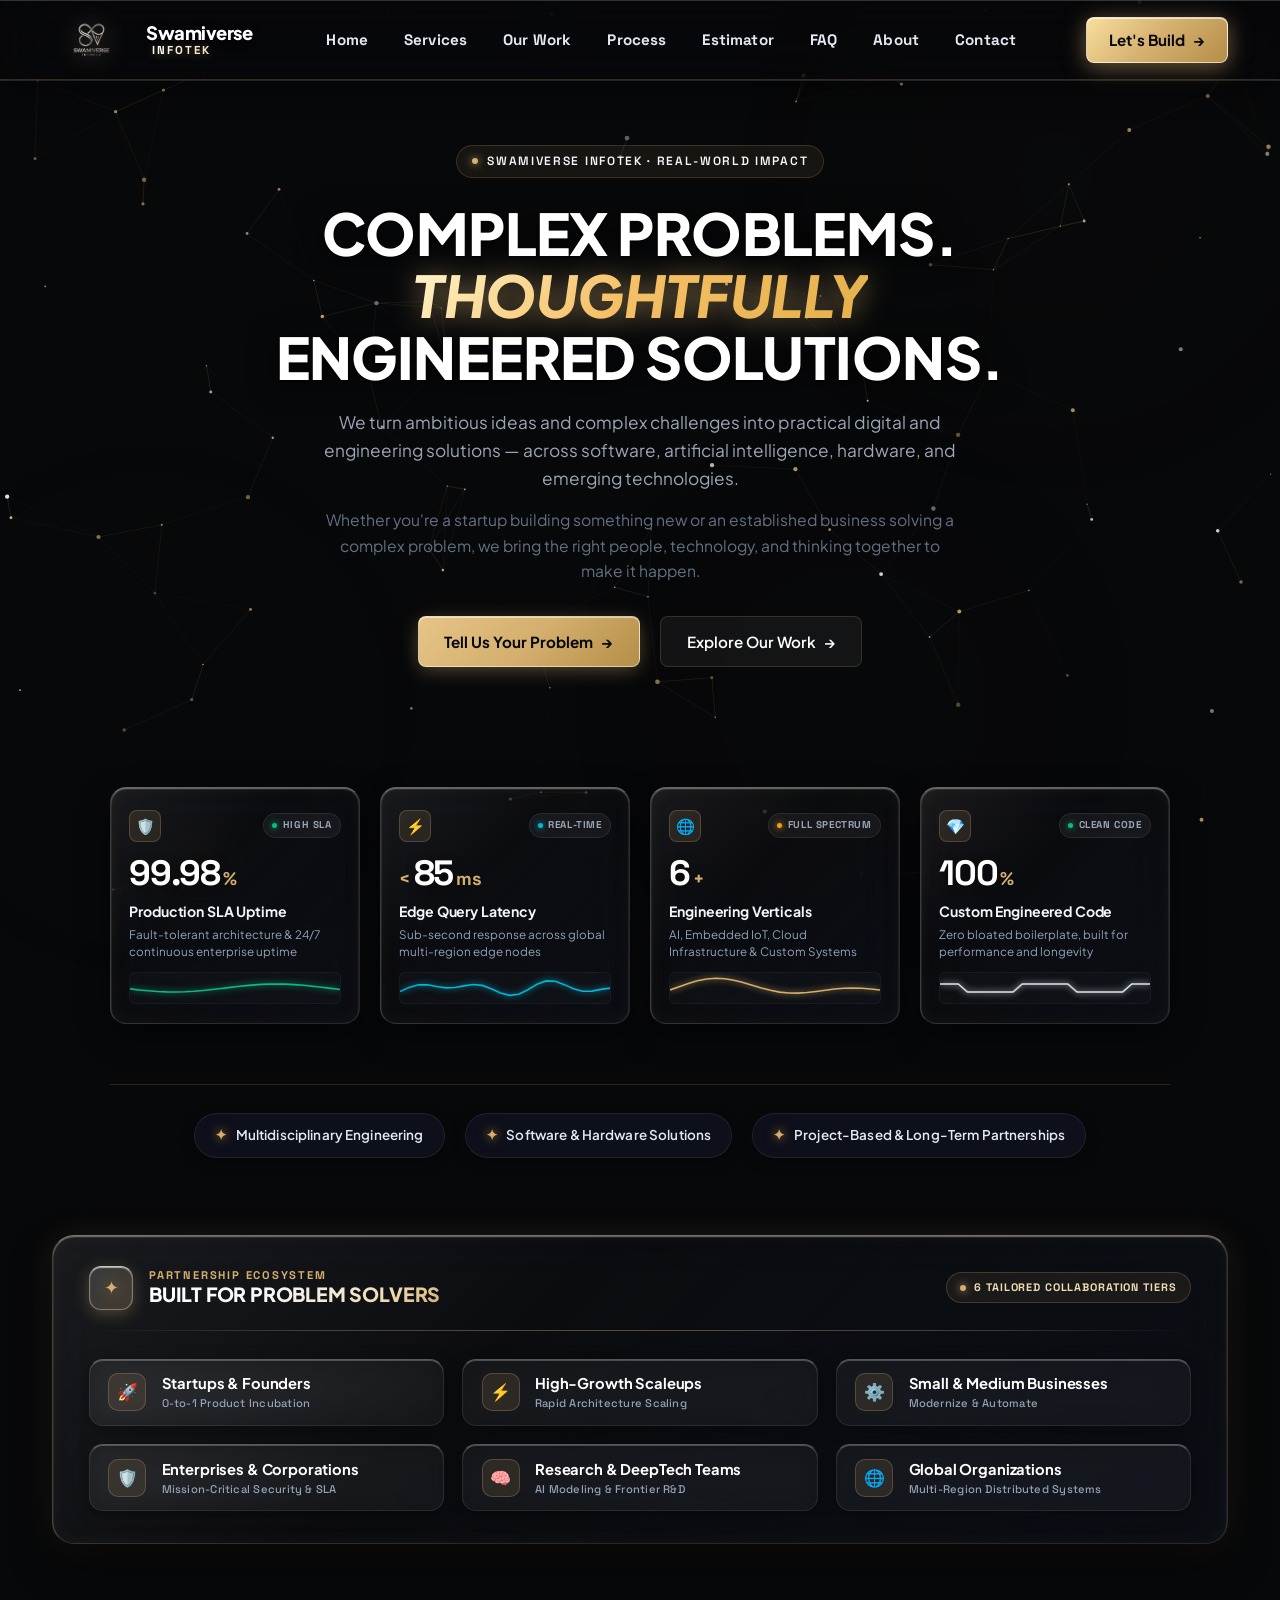
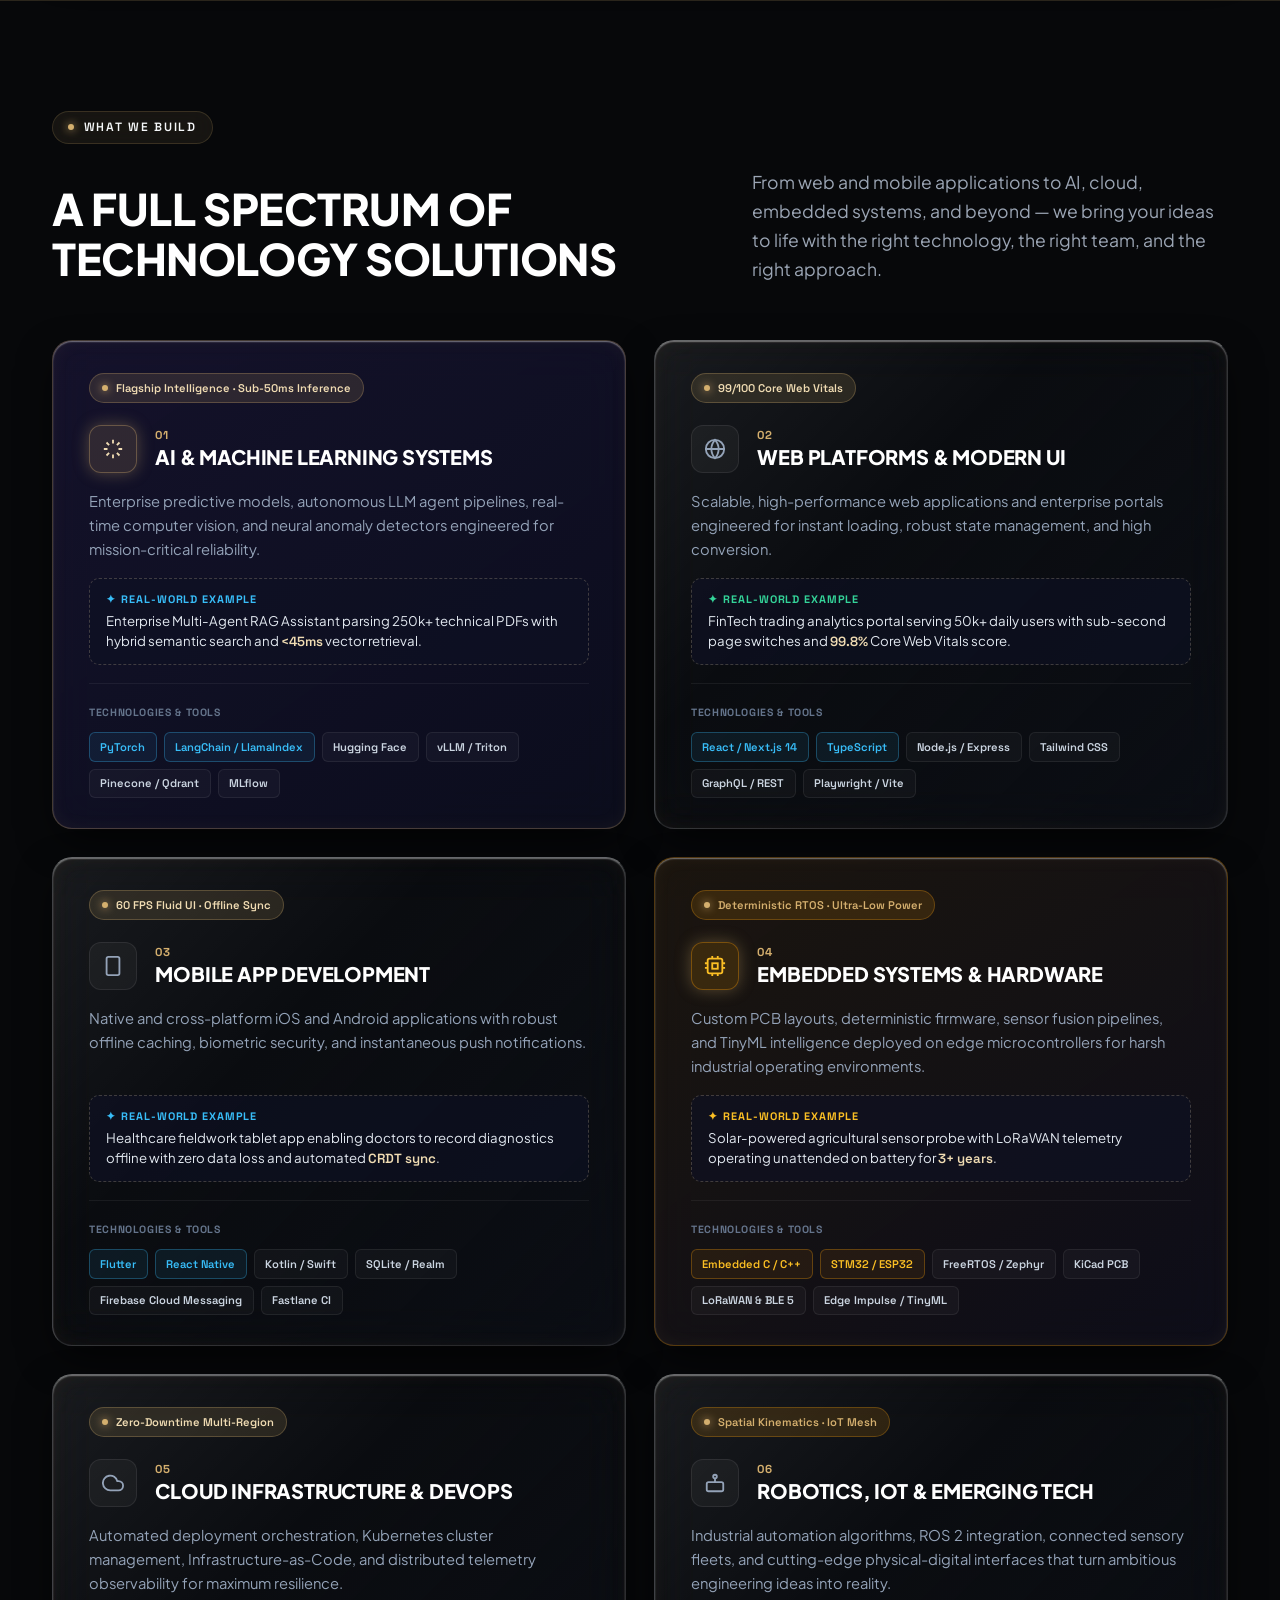
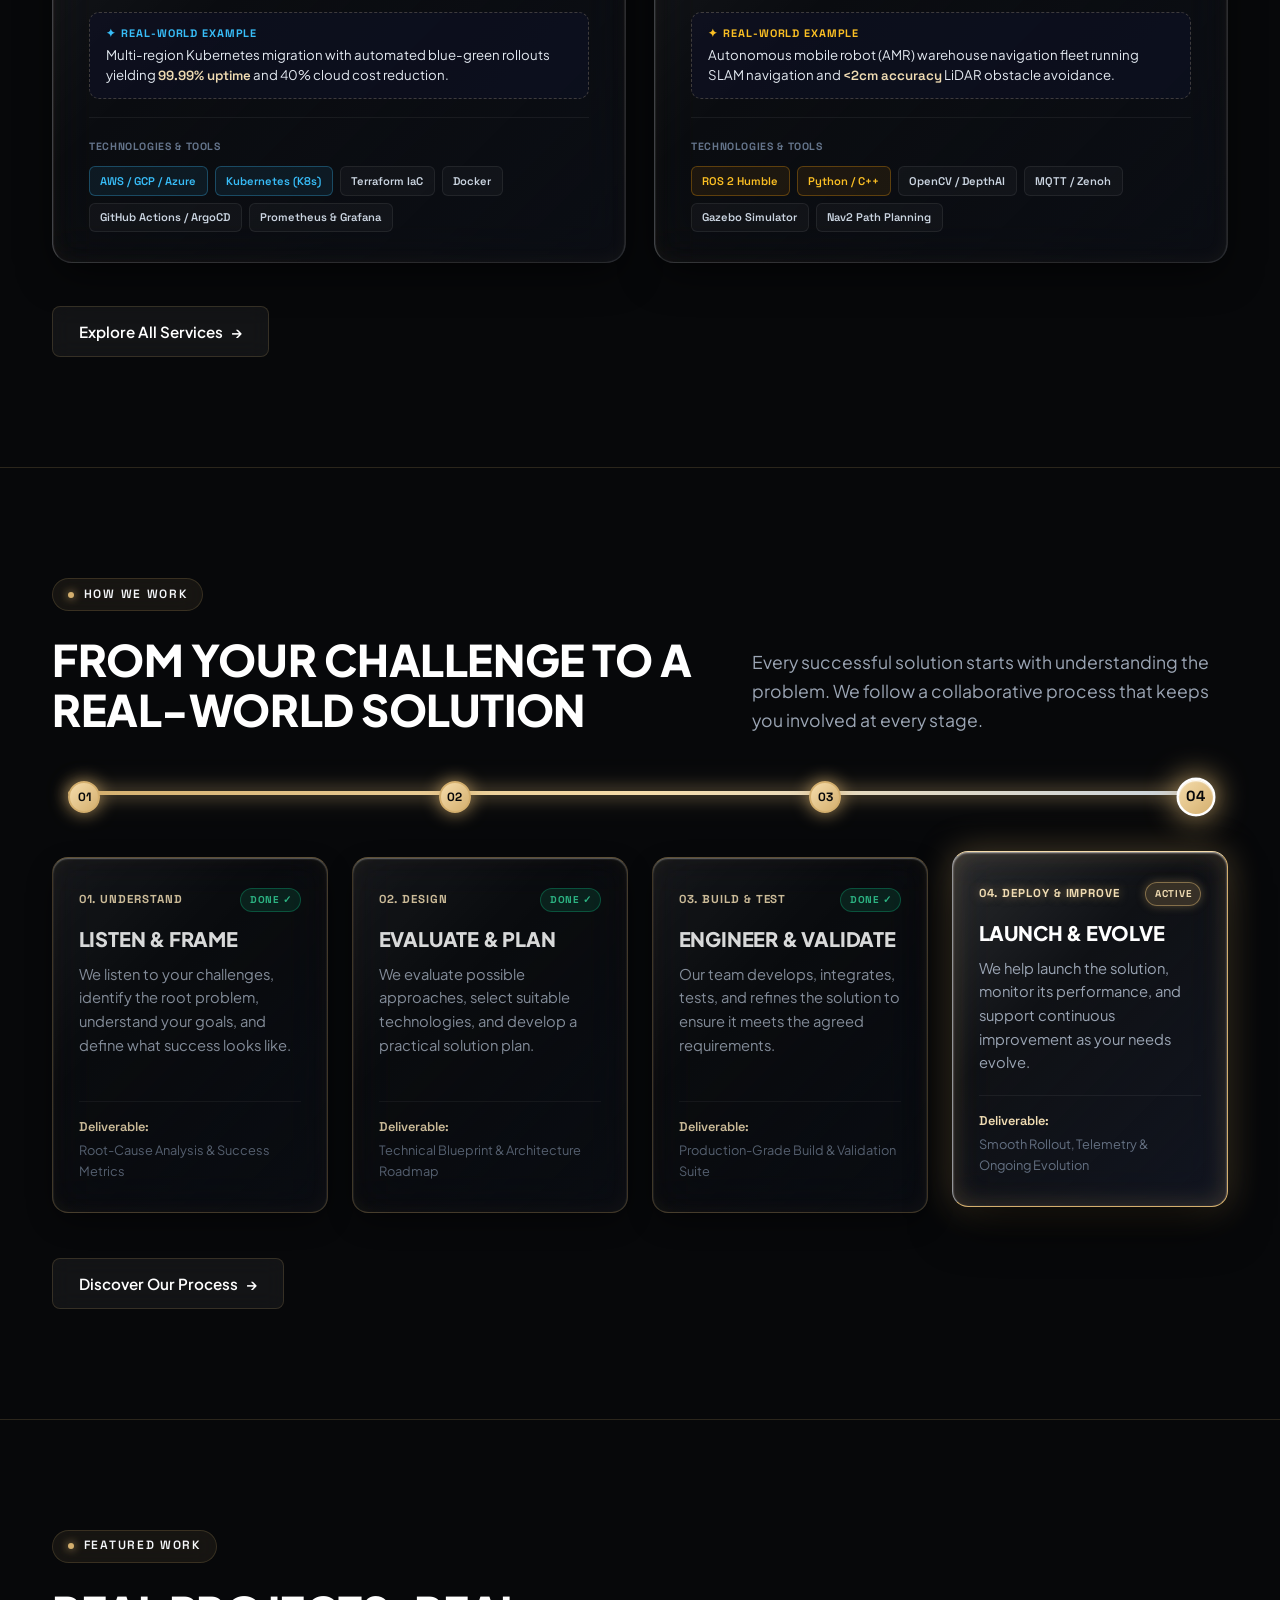
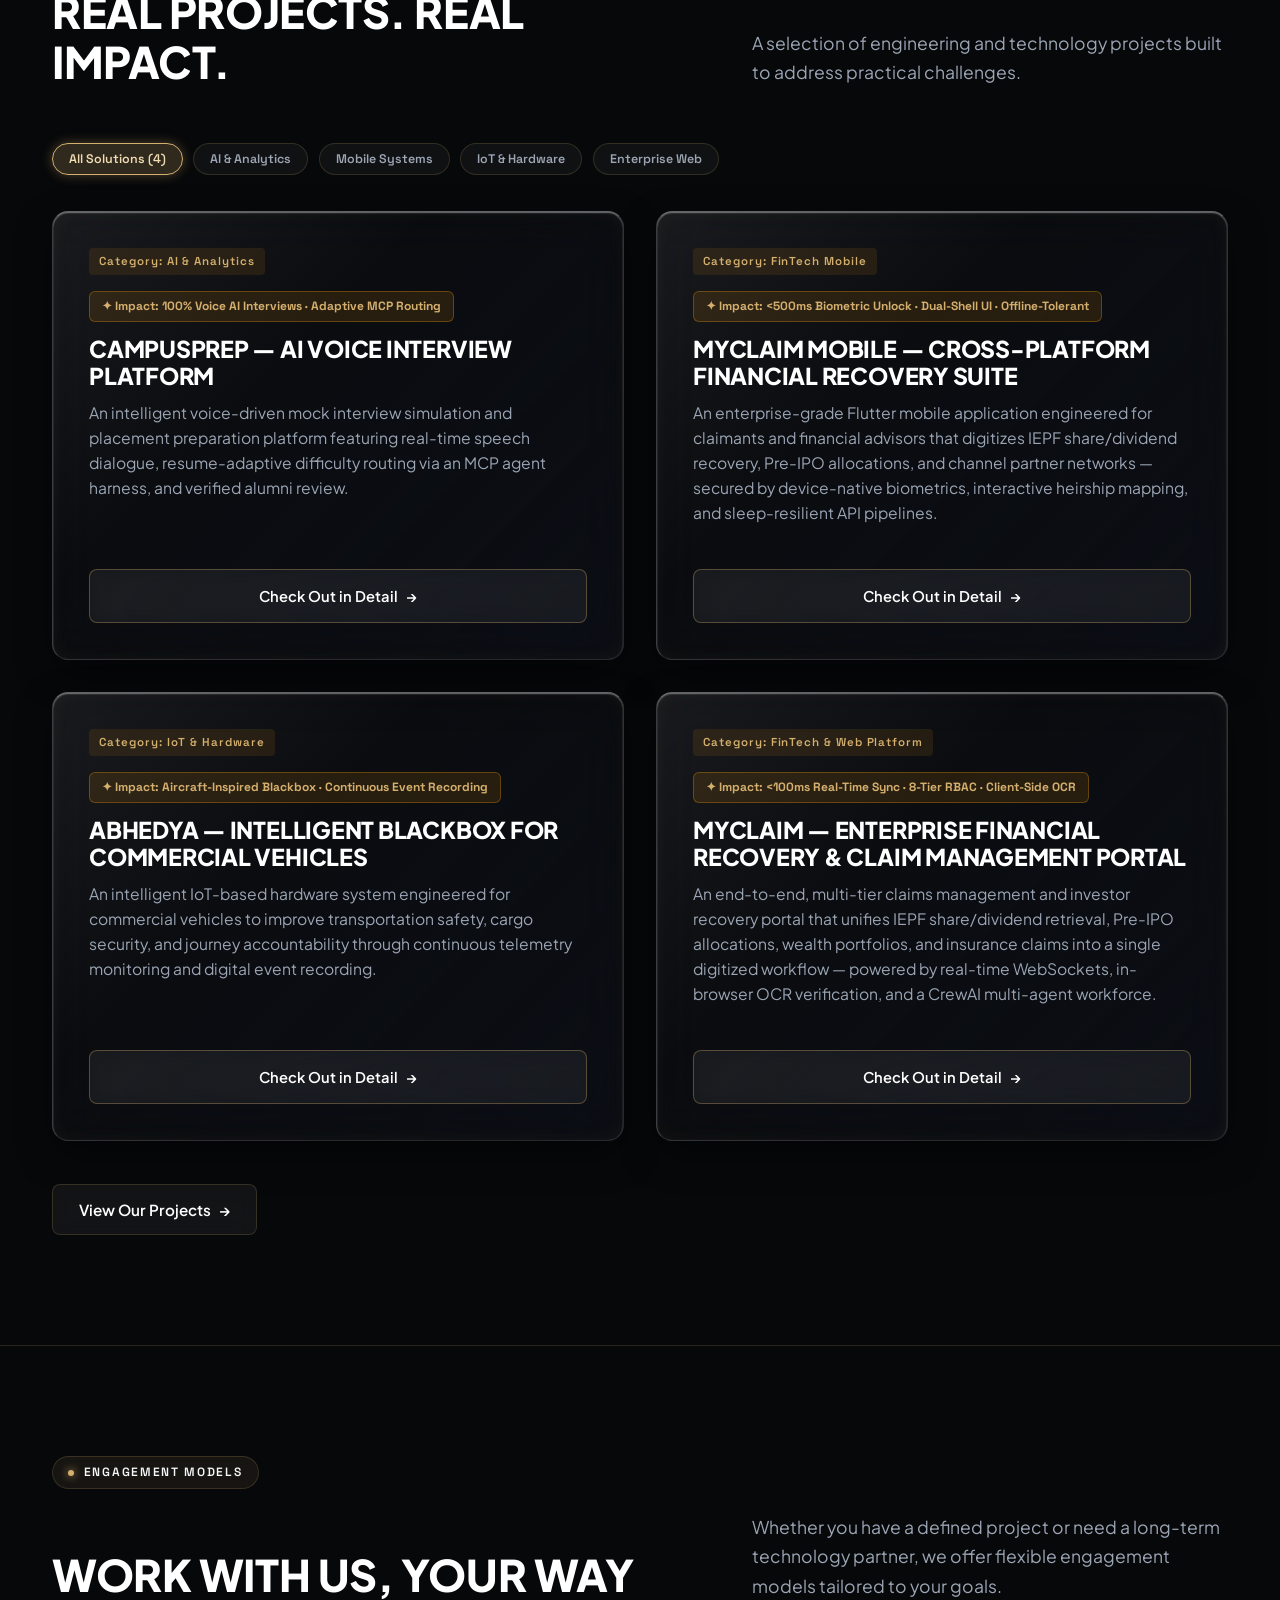
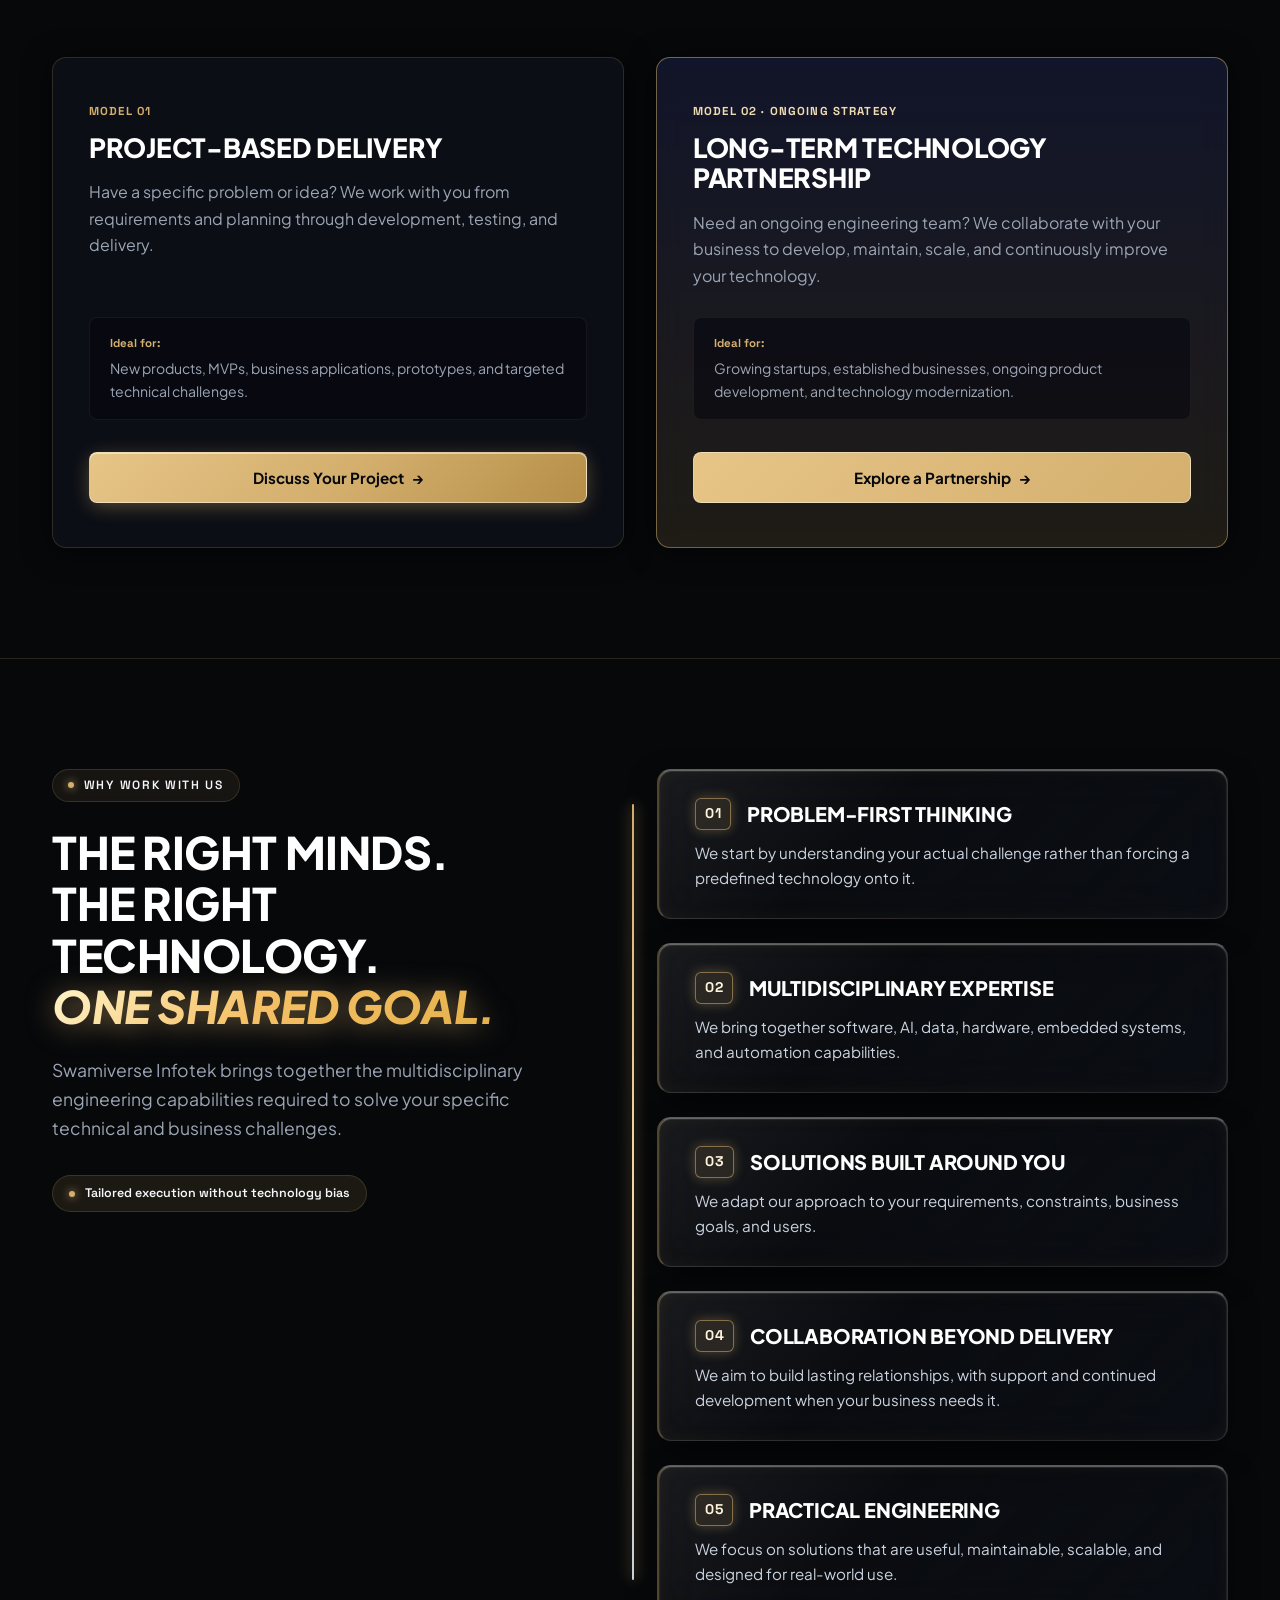
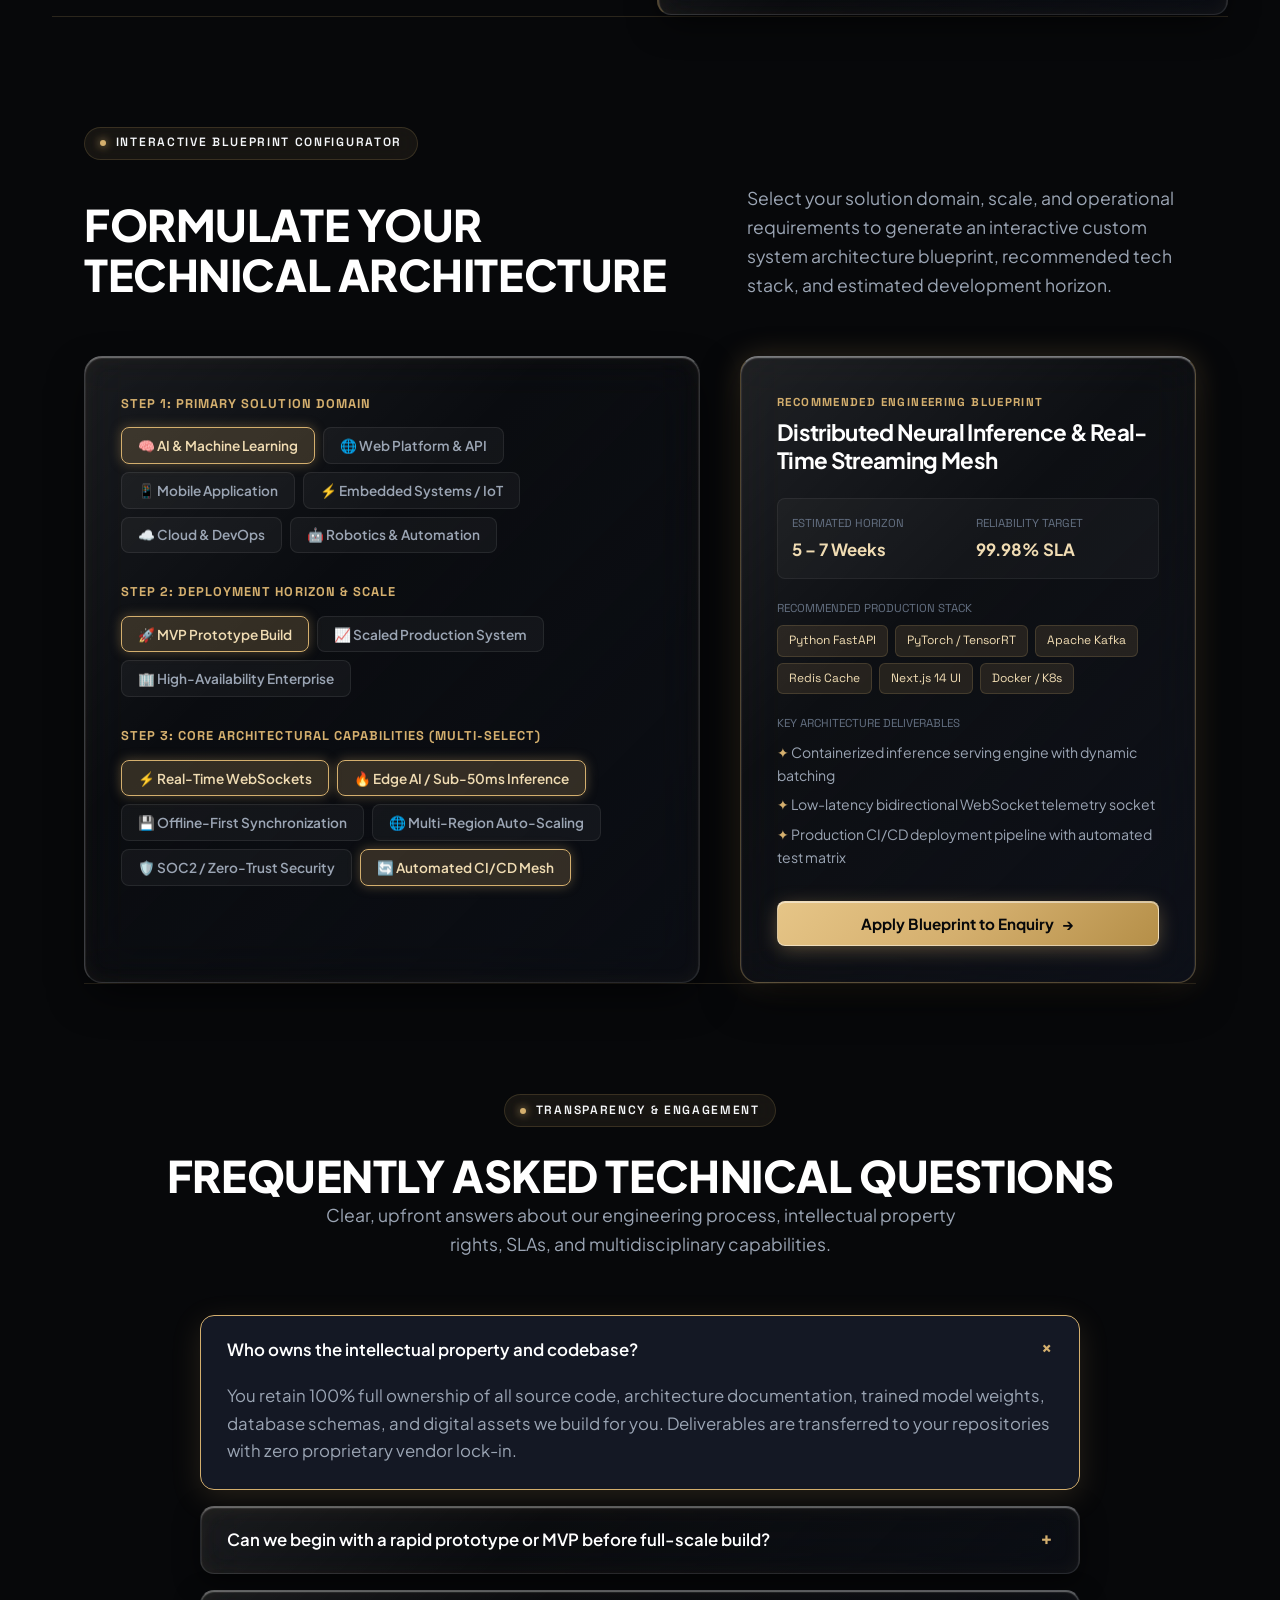
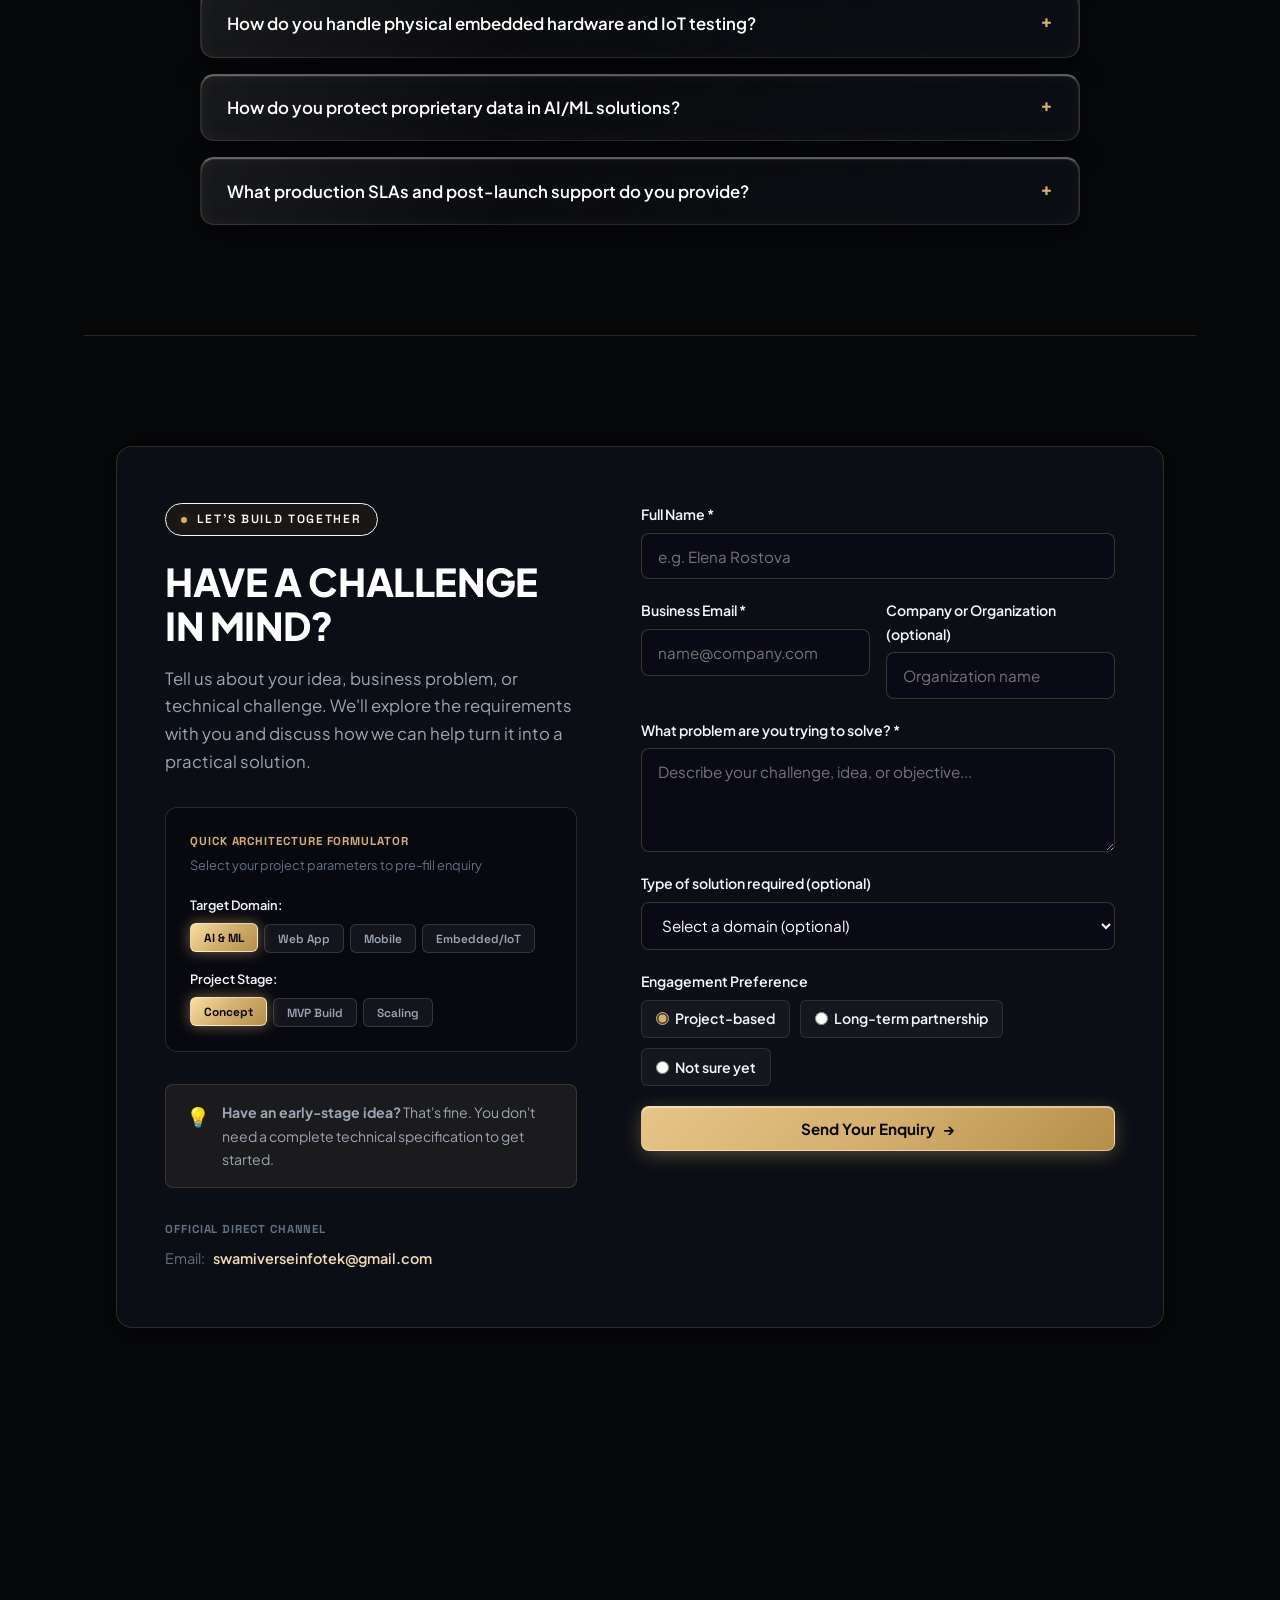
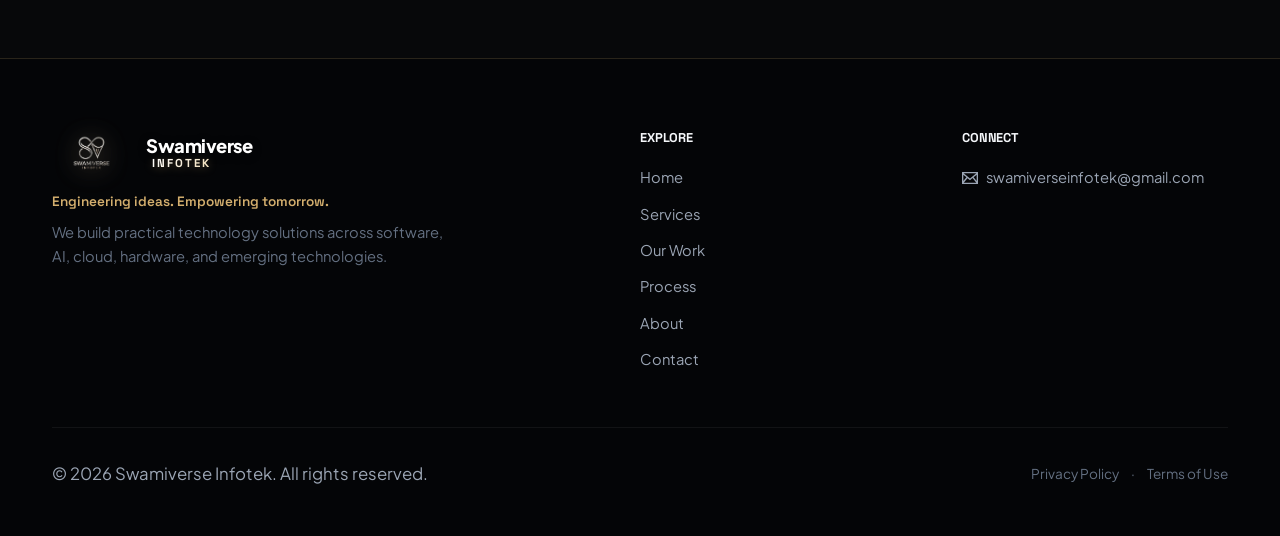
==== commit 25523c99: "Enhance mobile and desktop responsiveness, fix CSS media query syntax, and polish navigation" ====
--- a/index.html
+++ b/index.html
@@ -26,13 +26,15 @@
   <link rel="apple-touch-icon" href="logo.png">
 
   <!-- Stylesheet -->
-  <link rel="stylesheet" href="styles.css?v=10.0">
+  <link rel="stylesheet" href="styles.css?v=11.0">
 
   <style id="custom-header-hero-styling">
     /* 1. "Thoughtfully" in radiant goldenlish color */
     .hero-headline .text-celestial-accent,
     .text-celestial-accent {
       display: inline-block !important;
+      max-width: 100%;
+      word-break: break-word;
       color: #E5B869 !important;
       background: linear-gradient(135deg, #FFF5CC 0%, #F5C065 25%, #E6B24D 50%, #D4AF37 75%, #FBBF24 100%) !important;
       background-size: 200% auto !important;
@@ -149,6 +151,18 @@
       text-transform: uppercase !important;
       letter-spacing: -0.01em !important;
     }
+
+    @media (max-width: 640px) {
+      .hero-headline .text-celestial-accent,
+      .text-celestial-accent {
+        display: inline !important;
+      }
+      #nav-cta-btn,
+      .header-actions #nav-cta-btn {
+        padding: 0.5rem 1rem !important;
+        font-size: 0.88rem !important;
+      }
+    }
   </style>
 </head>
 <body class="theme-champagne-platinum">
--- a/styles.css
+++ b/styles.css
@@ -553,43 +553,132 @@
 
 .mobile-menu-toggle {
   display: none;
+  background: rgba(255, 255, 255, 0.05);
+  border: 1px solid rgba(255, 255, 255, 0.14);
+  border-radius: 8px;
   flex-direction: column;
   justify-content: center;
-  gap: 6px;
-  width: 32px;
-  height: 32px;
+  align-items: center;
+  gap: 5px;
+  width: 40px;
+  height: 40px;
+  padding: 8px;
+  cursor: pointer;
+  transition: all 0.25s ease;
+  z-index: 1001;
+  outline: none;
+}
+
+.mobile-menu-toggle:hover {
+  background: rgba(212, 175, 110, 0.15);
+  border-color: rgba(212, 175, 110, 0.4);
 }
 
 .mobile-menu-toggle span {
   display: block;
+  width: 20px;
+  height: 2px;
+  background: #FFFFFF;
+  border-radius: 2px;
+  transition: transform 0.28s cubic-bezier(0.16, 1, 0.3, 1), opacity 0.2s ease, background-color 0.25s ease;
+  transform-origin: center;
+}
+
+.mobile-menu-toggle.active {
+  background: rgba(212, 175, 110, 0.2);
+  border-color: rgba(212, 175, 110, 0.6);
+  box-shadow: 0 0 16px rgba(212, 175, 110, 0.35);
+}
+
+.mobile-menu-toggle.active span:first-child {
+  transform: translateY(3.5px) rotate(45deg);
+  background-color: var(--accent-gold);
+}
+
+.mobile-menu-toggle.active span:last-child {
+  transform: translateY(-3.5px) rotate(-45deg);
+  background-color: var(--accent-gold);
+}
+
+/* Modern Glassmorphic Mobile Drawer */
+.mobile-nav-drawer {
+  display: block;
+  position: absolute;
+  top: 100%;
+  left: 0;
   width: 100%;
-  height: 2px;
-  background-color: var(--text-pure-white);
-}
-
-/* Mobile Drawer */
-.mobile-nav-drawer {
-  display: none;
-  background: var(--bg-surface);
-  border-bottom: var(--border-cosmic);
-  padding: 1.5rem 2rem;
+  background: rgba(9, 11, 16, 0.98);
+  backdrop-filter: blur(28px) saturate(200%);
+  -webkit-backdrop-filter: blur(28px) saturate(200%);
+  border-bottom: 1px solid rgba(212, 175, 110, 0.3);
+  box-shadow: 0 24px 50px rgba(0, 0, 0, 0.85);
+  padding: 1.25rem 1.5rem 1.75rem 1.5rem;
+  max-height: calc(100vh - 64px);
+  overflow-y: auto;
+  opacity: 0;
+  transform: translateY(-8px);
+  pointer-events: none;
+  visibility: hidden;
+  transition: opacity 0.28s ease, transform 0.28s cubic-bezier(0.16, 1, 0.3, 1), visibility 0.28s ease;
+  z-index: 999;
 }
 
 .mobile-nav-drawer.open {
-  display: block;
+  opacity: 1;
+  transform: translateY(0);
+  pointer-events: all;
+  visibility: visible;
 }
 
 .mobile-nav-links {
   display: flex;
   flex-direction: column;
-  gap: 1.25rem;
-  margin-bottom: 1.5rem;
+  gap: 0.35rem;
+  margin-bottom: 1.25rem;
+  list-style: none;
 }
 
 .mobile-nav-link {
-  font-size: 1.15rem;
-  font-weight: 600;
-  color: var(--text-pure-white);
+  font-family: 'Space Grotesk', var(--font-sans), sans-serif;
+  font-size: 1.05rem;
+  font-weight: 700;
+  color: #E2E8F0;
+  text-decoration: none;
+  padding: 0.75rem 1rem;
+  border-radius: 8px;
+  display: flex;
+  align-items: center;
+  justify-content: space-between;
+  border: 1px solid transparent;
+  transition: all 0.2s ease;
+}
+
+.mobile-nav-link:hover,
+.mobile-nav-link:active {
+  background: rgba(212, 175, 110, 0.12);
+  border-color: rgba(212, 175, 110, 0.3);
+  color: #FFFFFF;
+  padding-left: 1.25rem;
+}
+
+.mobile-drawer-footer {
+  padding-top: 0.75rem;
+  border-top: 1px solid rgba(255, 255, 255, 0.08);
+}
+
+.mobile-drawer-cta {
+  width: 100% !important;
+  justify-content: center !important;
+  padding: 0.85rem 1.5rem !important;
+  font-size: 1rem !important;
+  font-weight: 700 !important;
+  background: linear-gradient(135deg, #F8DF9E 0%, #D4AF6E 50%, #B58F48 100%) !important;
+  color: #07080A !important;
+  box-shadow: 0 4px 20px rgba(212, 175, 110, 0.45) !important;
+  border-radius: 8px !important;
+  display: flex !important;
+  align-items: center !important;
+  text-decoration: none !important;
 }
 
 /* ==========================================================================
@@ -3729,7 +3818,15 @@
 }
 
 /* ==========================================================================
+   RESPONSIVE DESIGN SYSTEM (Desktop, Tablet, and Mobile Optimization)
+   ========================================================================== */
+
+/* --- 1. Large Laptops & Desktops (max-width: 1200px) --- */
 @media (max-width: 1200px) {
+  :root {
+    --container-max-w: 1120px;
+    --section-padding-y: 90px;
+  }
   .nav-links {
     gap: 1.15rem;
   }
@@ -3740,16 +3837,24 @@
     margin-left: 0.5rem;
     gap: 0.75rem;
   }
-}
-
+  .services-bento-grid {
+    gap: 1.25rem;
+  }
+}
+
+/* --- 2. Tablets Landscape (max-width: 1024px) --- */
 @media (max-width: 1024px) {
+  :root {
+    --section-padding-y: 80px;
+  }
+
   .nav-links,
   .header-actions {
-    display: none;
+    display: none !important;
   }
 
   .mobile-menu-toggle {
-    display: flex;
+    display: flex !important;
   }
 
   .services-grid {
@@ -3758,6 +3863,7 @@
 
   .services-bento-grid {
     grid-template-columns: 1fr;
+    gap: 1.5rem;
   }
 
   .bento-span-7,
@@ -3768,15 +3874,17 @@
 
   .estimator-grid {
     grid-template-columns: 1fr;
+    gap: 2rem;
   }
 
   .process-steps-grid {
     grid-template-columns: repeat(2, 1fr);
+    gap: 1.25rem;
   }
 
   .header-columns {
     grid-template-columns: 1fr;
-    gap: 1.5rem;
+    gap: 1.25rem;
   }
 
   .about-layout {
@@ -3794,18 +3902,94 @@
   }
 }
 
+/* --- 3. Tablets Portrait & Mobile Devices (max-width: 768px) --- */
 @media (max-width: 768px) {
+  :root {
+    --section-padding-y: 60px;
+  }
+
+  html, body {
+    overflow-x: hidden;
+    max-width: 100vw;
+  }
+
+  .container {
+    padding-left: 1.25rem;
+    padding-right: 1.25rem;
+  }
+
+  .site-header {
+    height: auto;
+  }
+
+  .header-inner {
+    height: 64px;
+    gap: 1rem;
+  }
+
+  .brand-identity {
+    margin-right: 0;
+    gap: 0.65rem;
+  }
+
+  .brand-logo-img {
+    height: 34px;
+    max-width: 110px;
+  }
+
+  .brand-name-main {
+    font-size: 1.05rem;
+  }
+
+  .brand-name-sub {
+    font-size: 0.72rem;
+  }
+
+  .hero-section {
+    padding-top: 2rem;
+    padding-bottom: 3.5rem;
+  }
+
+  .hero-headline-center {
+    font-size: clamp(1.85rem, 5.8vw, 2.5rem);
+    line-height: 1.2;
+    letter-spacing: -0.015em;
+  }
+
+  .hero-lead-center {
+    font-size: 0.98rem;
+    line-height: 1.55;
+    margin-bottom: 0.75rem;
+  }
+
+  .hero-sublead-center {
+    font-size: 0.88rem;
+    line-height: 1.5;
+    margin-bottom: 1.75rem;
+  }
+
   .hero-telemetry-grid {
     grid-template-columns: repeat(2, 1fr);
-  }
-
-  .nav-links,
-  .header-actions {
-    display: none;
-  }
-
-  .mobile-menu-toggle {
-    display: flex;
+    gap: 0.85rem;
+    margin: 2rem auto 1.5rem auto;
+  }
+
+  .telemetry-card {
+    padding: 1.1rem 0.95rem;
+    border-radius: 12px;
+  }
+
+  .telemetry-val {
+    font-size: 1.6rem;
+  }
+
+  .telemetry-label {
+    font-size: 0.82rem;
+  }
+
+  .telemetry-desc {
+    font-size: 0.74rem;
+    line-height: 1.4;
   }
 
   .services-grid,
@@ -3813,52 +3997,226 @@
   .projects-grid,
   .engagement-grid {
     grid-template-columns: 1fr;
+    gap: 1.25rem;
+  }
+
+  .bento-card,
+  .project-card,
+  .process-step-card,
+  .estimator-config-card,
+  .estimator-blueprint-card {
+    padding: 1.5rem 1.25rem;
+    border-radius: 14px;
+  }
+
+  .audience-strip-card {
+    padding: 1.5rem 1.25rem;
+    gap: 1.25rem;
+  }
+
+  .audience-header-bar {
+    flex-direction: column;
+    align-items: flex-start;
+    gap: 0.85rem;
+  }
+
+  .audience-capsules-grid-equal {
+    grid-template-columns: 1fr;
+    gap: 0.75rem;
   }
 
   .footer-grid {
     grid-template-columns: 1fr;
-    gap: 2.5rem;
+    gap: 2rem;
   }
 
   .footer-bottom-bar {
     flex-direction: column;
-    gap: 1rem;
+    gap: 0.85rem;
     align-items: flex-start;
-  }
-
-  .audience-strip-card {
-    flex-direction: column;
-    align-items: flex-start;
-    gap: 1rem;
   }
 
   .form-row {
     grid-template-columns: 1fr;
+    gap: 1rem;
   }
 
   .contact-card-wrapper {
-    padding: 2rem 1.5rem;
-  }
-
-  .hero-trust-center {
-    gap: 1.25rem;
-    flex-direction: column;
-    align-items: center;
-  }
-}
-
-@media (max-width: 480px) {
-  .hero-headline-center {
-    font-size: 2.2rem;
+    padding: 1.75rem 1.25rem;
+    border-radius: 16px;
+  }
+
+  .hero-trust-indicators {
+    gap: 0.75rem;
+    flex-wrap: wrap;
+    justify-content: center;
+  }
+
+  .trust-indicator-item {
+    font-size: 0.78rem;
+    padding: 0.4rem 0.85rem;
+  }
+
+  /* Modal Mobile Responsiveness */
+  .modal-window {
+    max-width: 95vw;
+    max-height: 88vh;
+    border-radius: 14px;
+  }
+
+  .modal-header {
+    padding: 1.25rem 1.25rem 0.85rem 1.25rem;
+  }
+
+  .modal-body-content {
+    padding: 1rem 1.25rem;
+  }
+
+  .modal-footer-action {
+    padding: 1rem 1.25rem 1.25rem 1.25rem;
+  }
+
+  .modal-metrics-grid {
+    grid-template-columns: repeat(2, 1fr);
+    gap: 0.5rem;
+  }
+}
+
+/* --- 4. Mobile Phones Standard & Compact (max-width: 640px) --- */
+@media (max-width: 640px) {
+  :root {
+    --section-padding-y: 50px;
+  }
+
+  .section-title {
+    font-size: clamp(1.45rem, 5.2vw, 1.85rem);
+    line-height: 1.25;
   }
 
   .hero-cta-group {
     flex-direction: column;
     width: 100%;
+    gap: 0.75rem;
   }
 
   .hero-cta-group .btn {
     width: 100%;
+    justify-content: center;
+    min-height: 48px;
+    font-size: 0.95rem;
+  }
+
+  .about-pillars-list {
+    padding-left: 1.25rem;
+  }
+
+  .pillar-step-node {
+    left: -1.25rem;
+  }
+
+  .pillar-card {
+    padding: 1.25rem 1rem;
+  }
+
+  .pillar-title {
+    font-size: 1.1rem;
+  }
+
+  .pillar-desc {
+    font-size: 0.88rem;
+  }
+
+  .estimator-choices {
+    gap: 0.4rem;
+  }
+
+  .estimator-chip {
+    padding: 0.45rem 0.75rem;
+    font-size: 0.78rem;
+  }
+
+  .faq-question-btn {
+    padding: 1rem 1.15rem;
+    font-size: 0.95rem;
+  }
+
+  .faq-answer {
+    padding: 0 1.15rem 1rem 1.15rem;
+    font-size: 0.88rem;
+  }
+
+  /* Prevent iOS zoom on inputs */
+  .form-group input,
+  .form-group textarea,
+  .form-group select {
+    font-size: 16px !important;
+    padding: 0.75rem 0.9rem;
+  }
+
+  .scope-formulator-box {
+    padding: 1.15rem 1rem;
+  }
+
+  .param-pills {
+    gap: 0.4rem;
+  }
+
+  .formulator-chip {
+    padding: 0.35rem 0.65rem;
+    font-size: 0.72rem;
+  }
+}
+
+/* --- 5. Small Phones (max-width: 480px) --- */
+@media (max-width: 480px) {
+  .container {
+    padding-left: 1rem;
+    padding-right: 1rem;
+  }
+
+  .hero-headline-center {
+    font-size: clamp(1.55rem, 6.8vw, 1.95rem);
+    line-height: 1.25;
+  }
+
+  .hero-telemetry-grid {
+    grid-template-columns: 1fr;
+    gap: 0.75rem;
+  }
+
+  .telemetry-card {
+    padding: 1rem 1rem;
+  }
+
+  .bento-card,
+  .project-card,
+  .process-step-card,
+  .estimator-config-card,
+  .estimator-blueprint-card,
+  .contact-card-wrapper {
+    padding: 1.25rem 1rem;
+  }
+
+  .splash-content-block {
+    padding: 1rem;
+  }
+
+  .splash-emblem-wrap {
+    width: min(280px, 75vw);
+    margin-bottom: 1.25rem;
+  }
+
+  .splash-brand-name {
+    font-size: 1.25rem;
+    letter-spacing: 0.18em;
+  }
+
+  .splash-brand-sub {
+    font-size: 0.95rem;
+  }
+
+  .modal-metrics-grid {
+    grid-template-columns: 1fr;
   }
 }
 
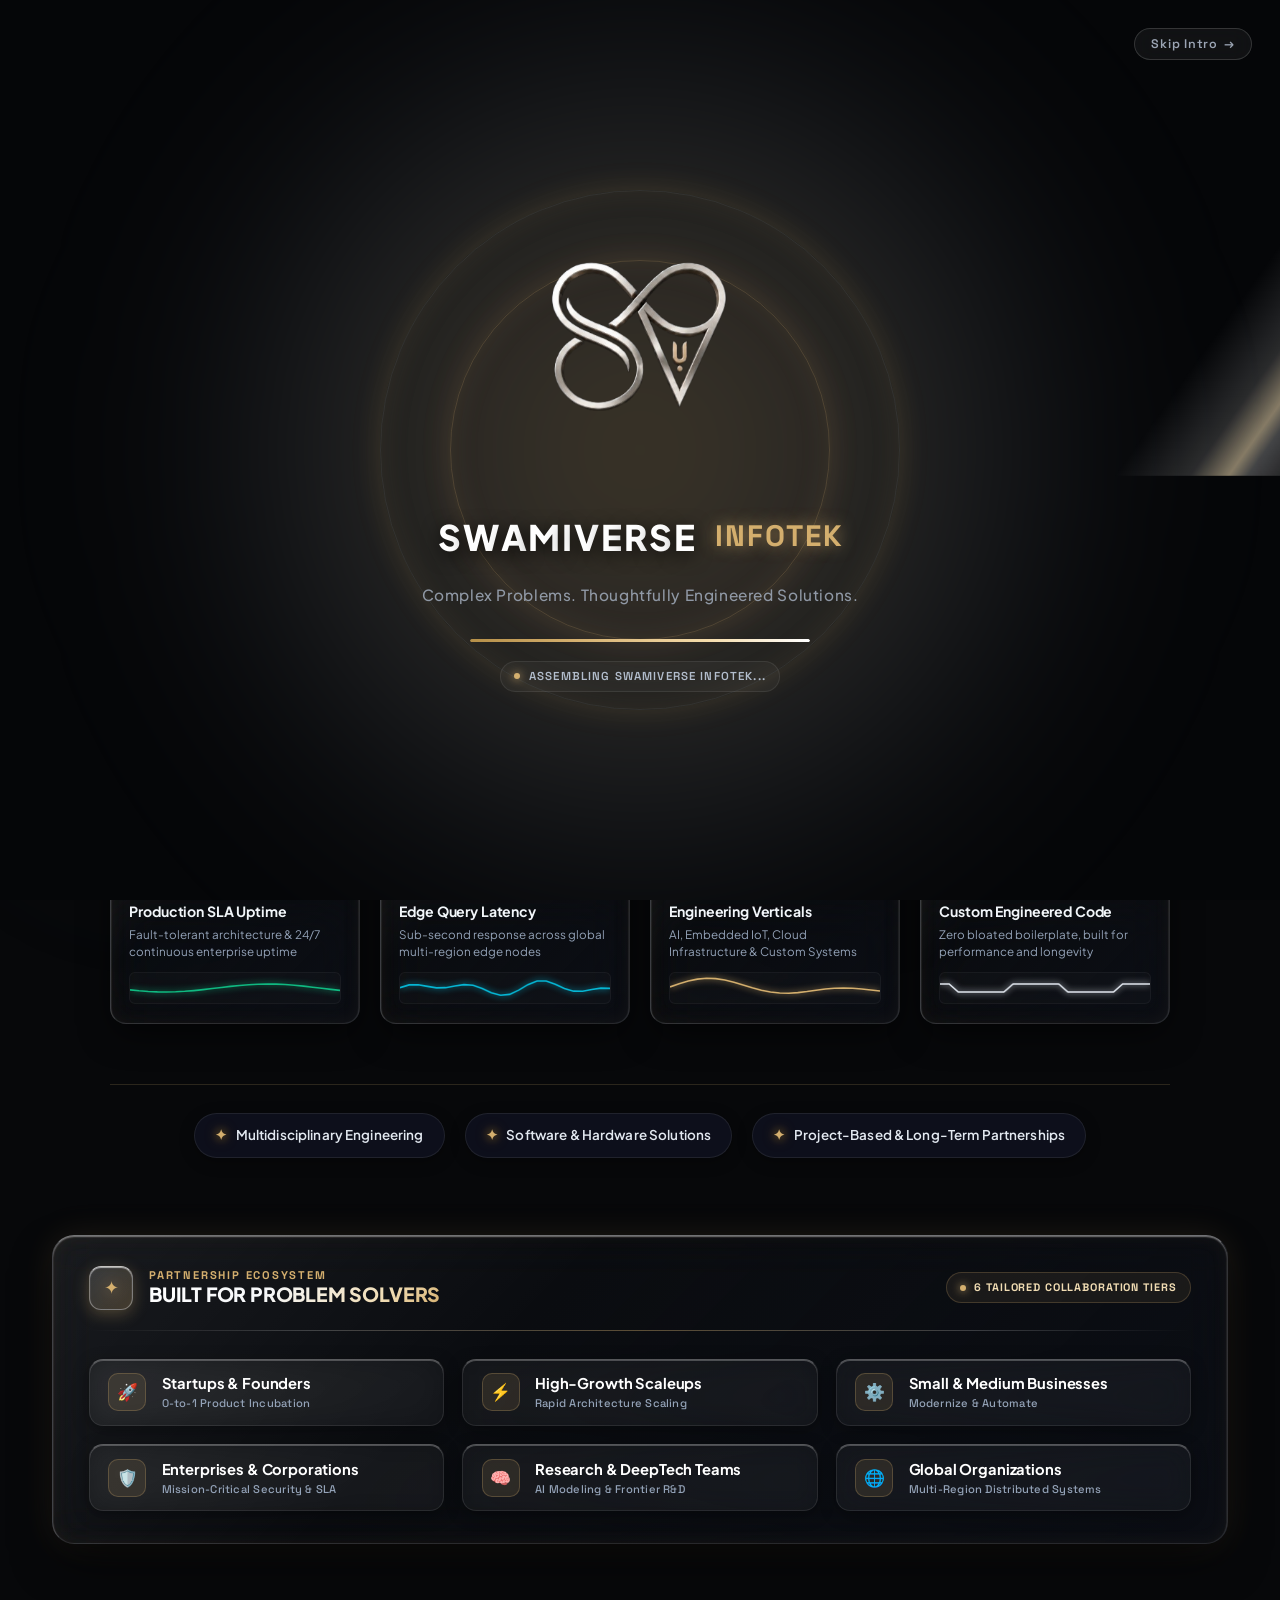
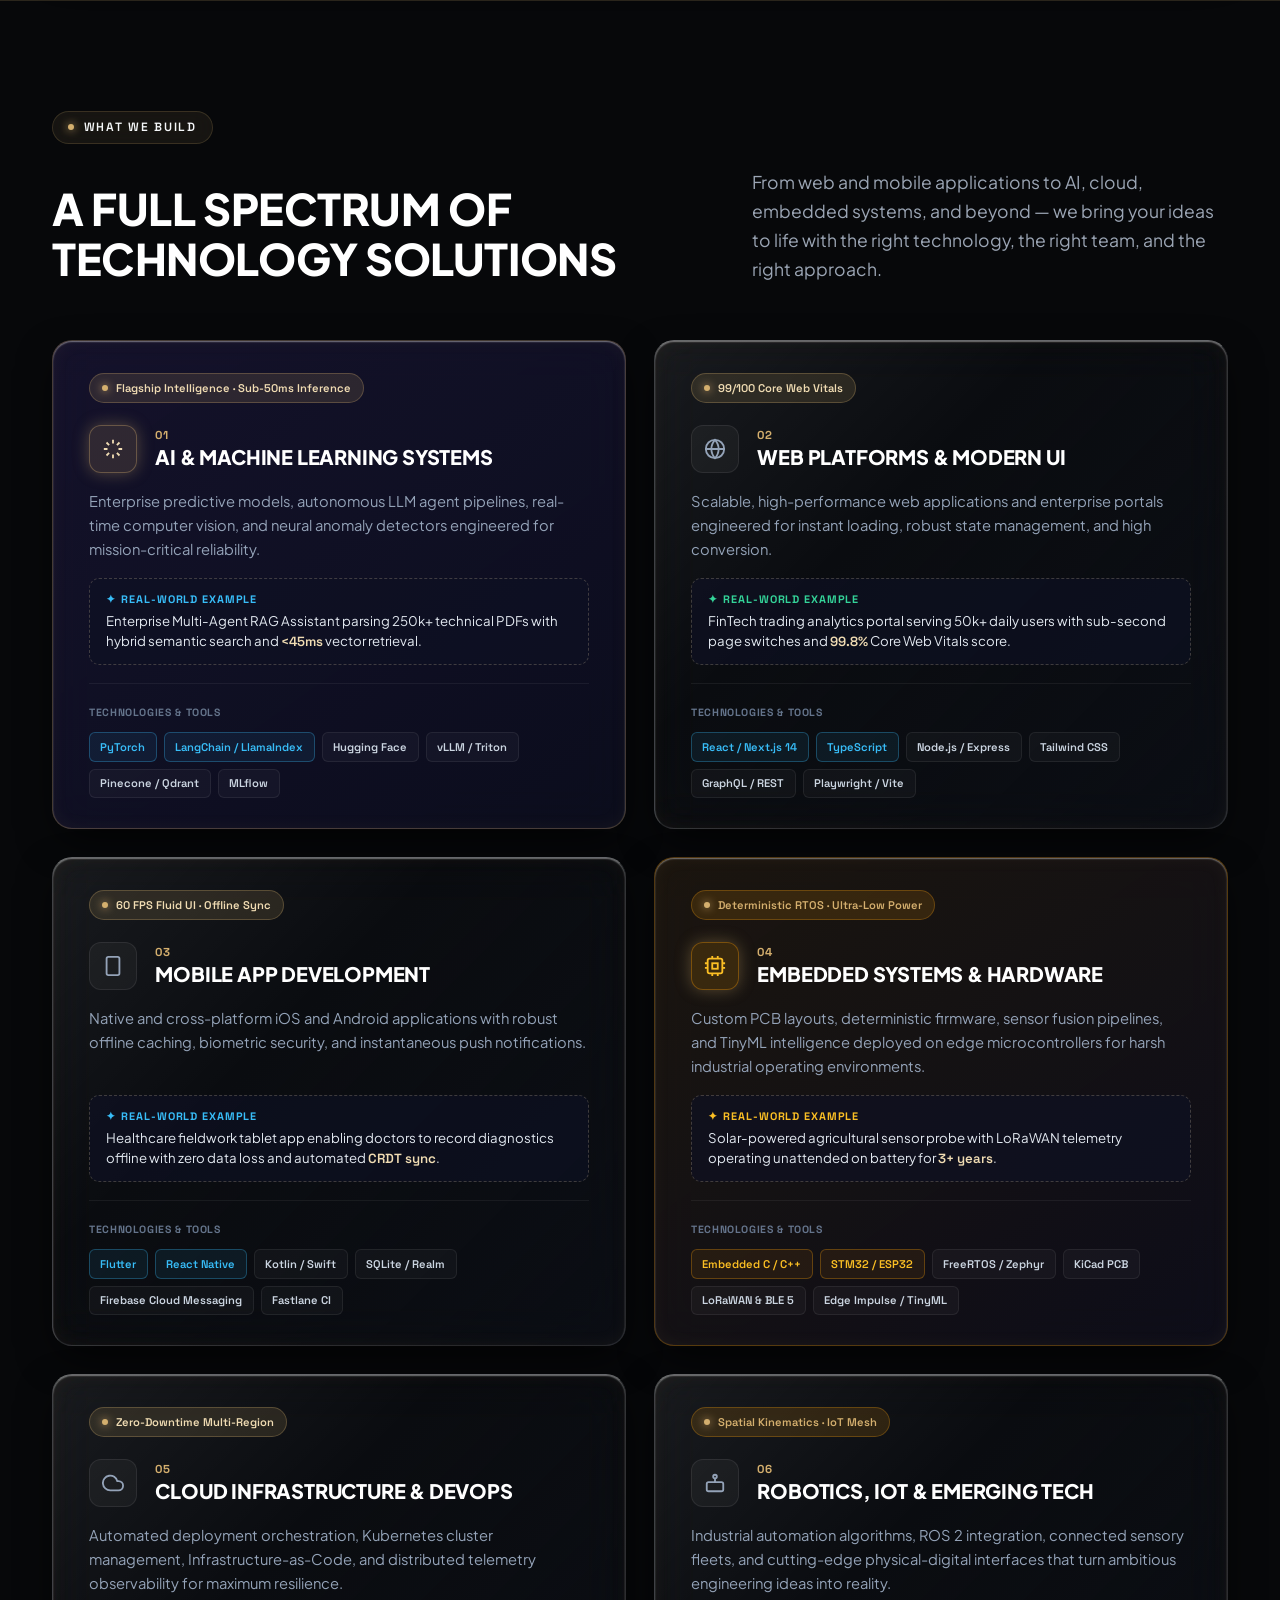
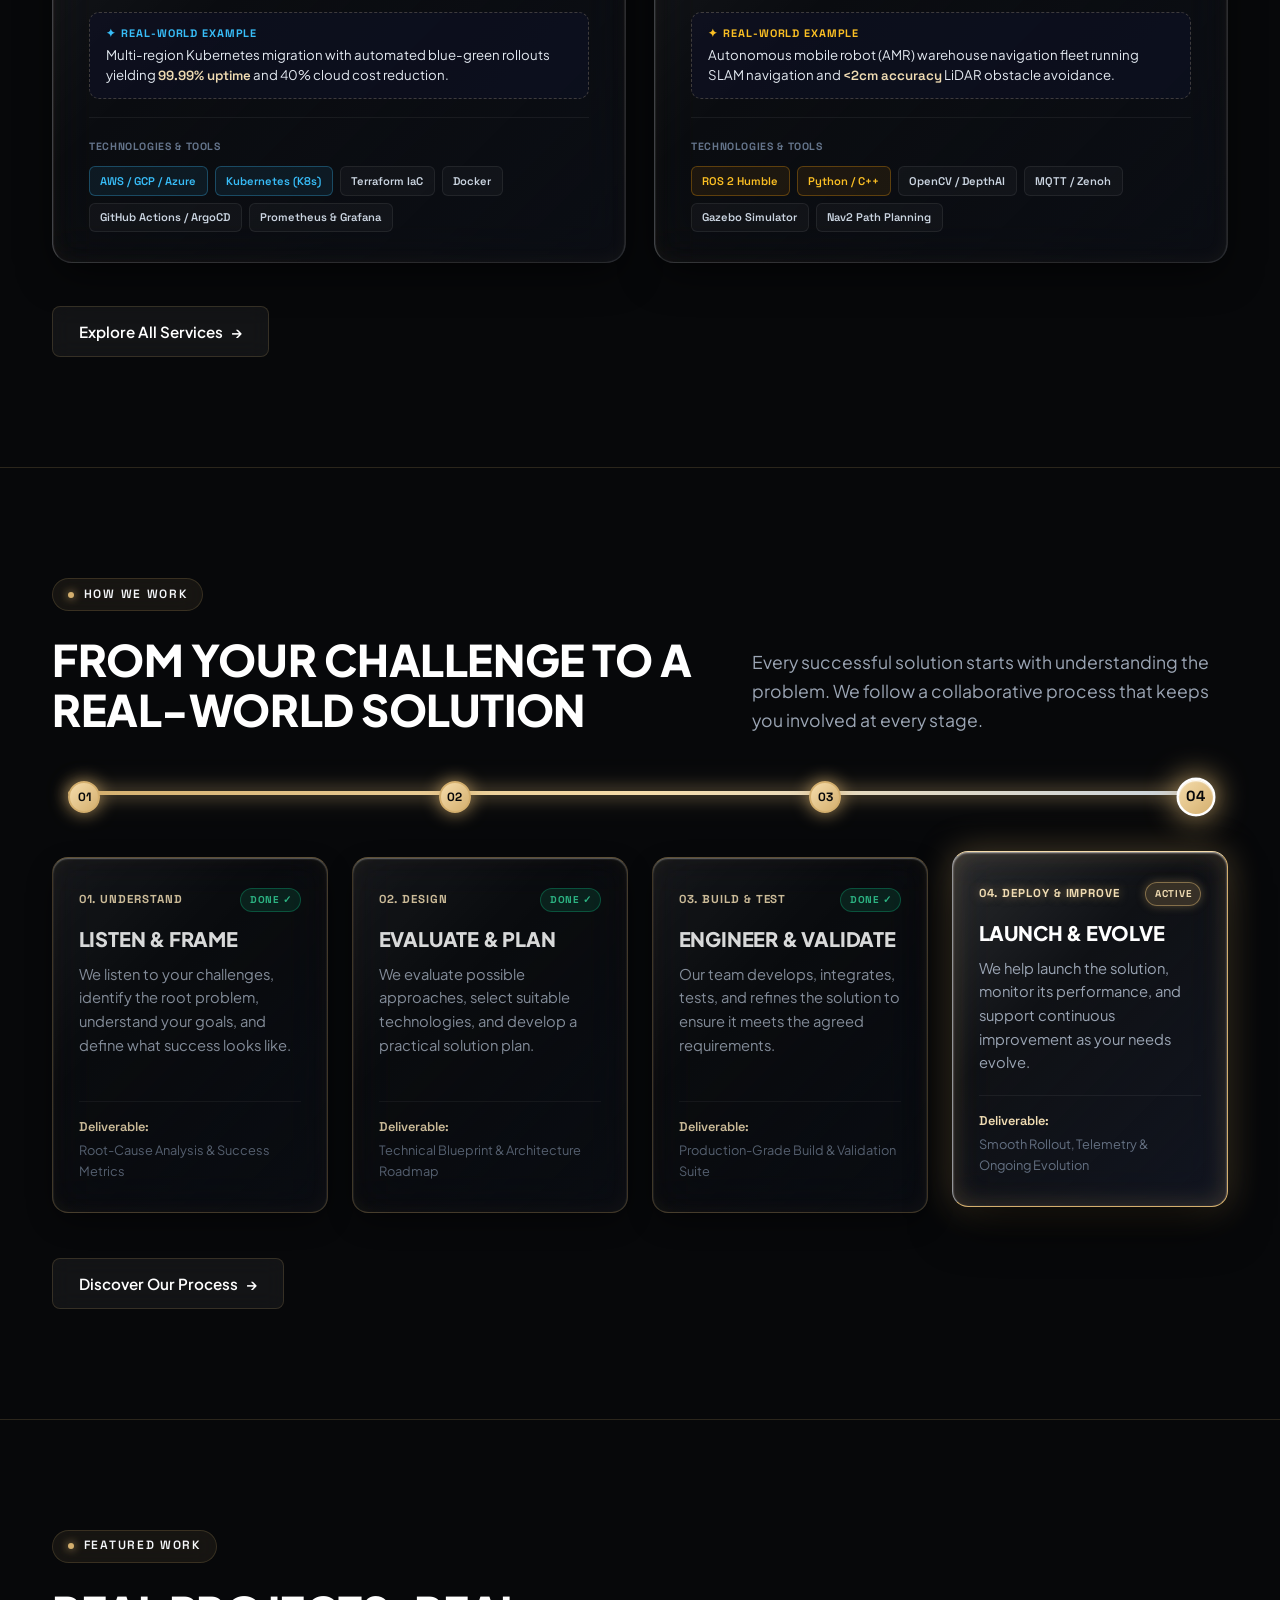
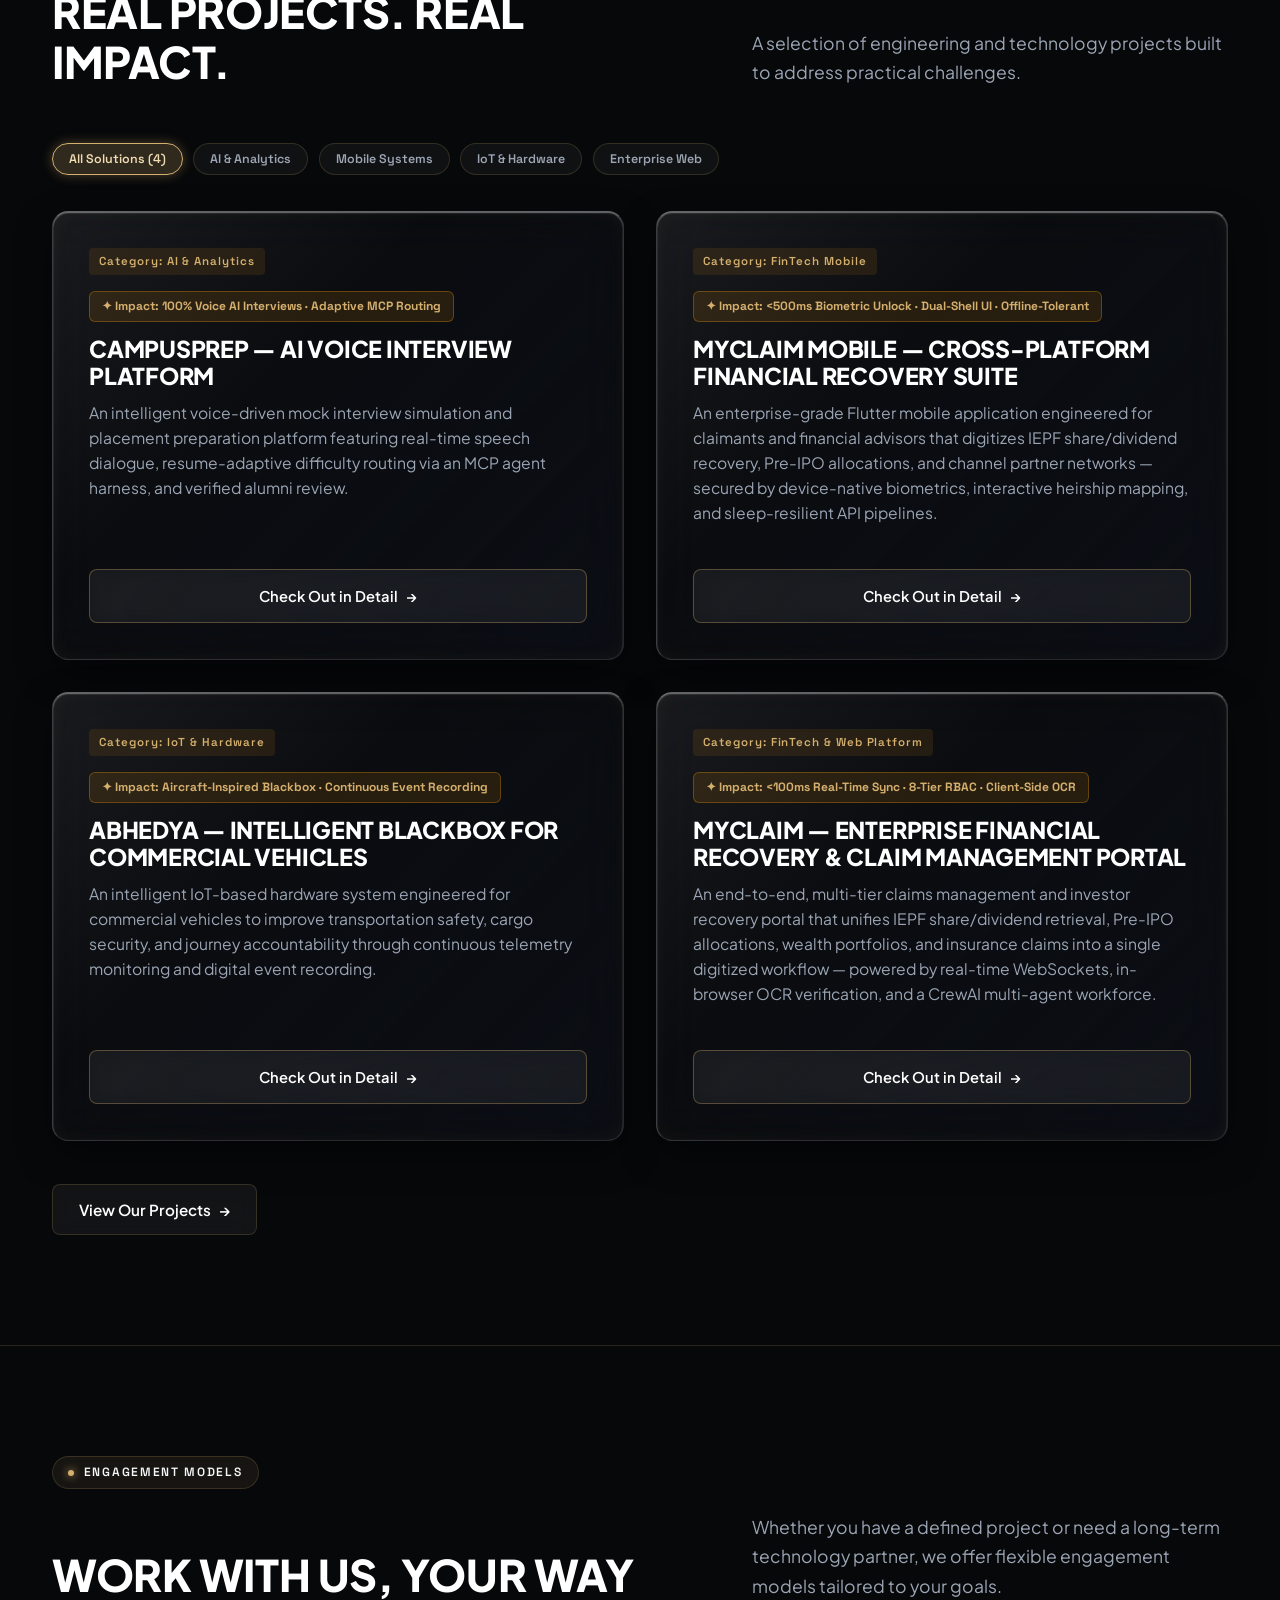
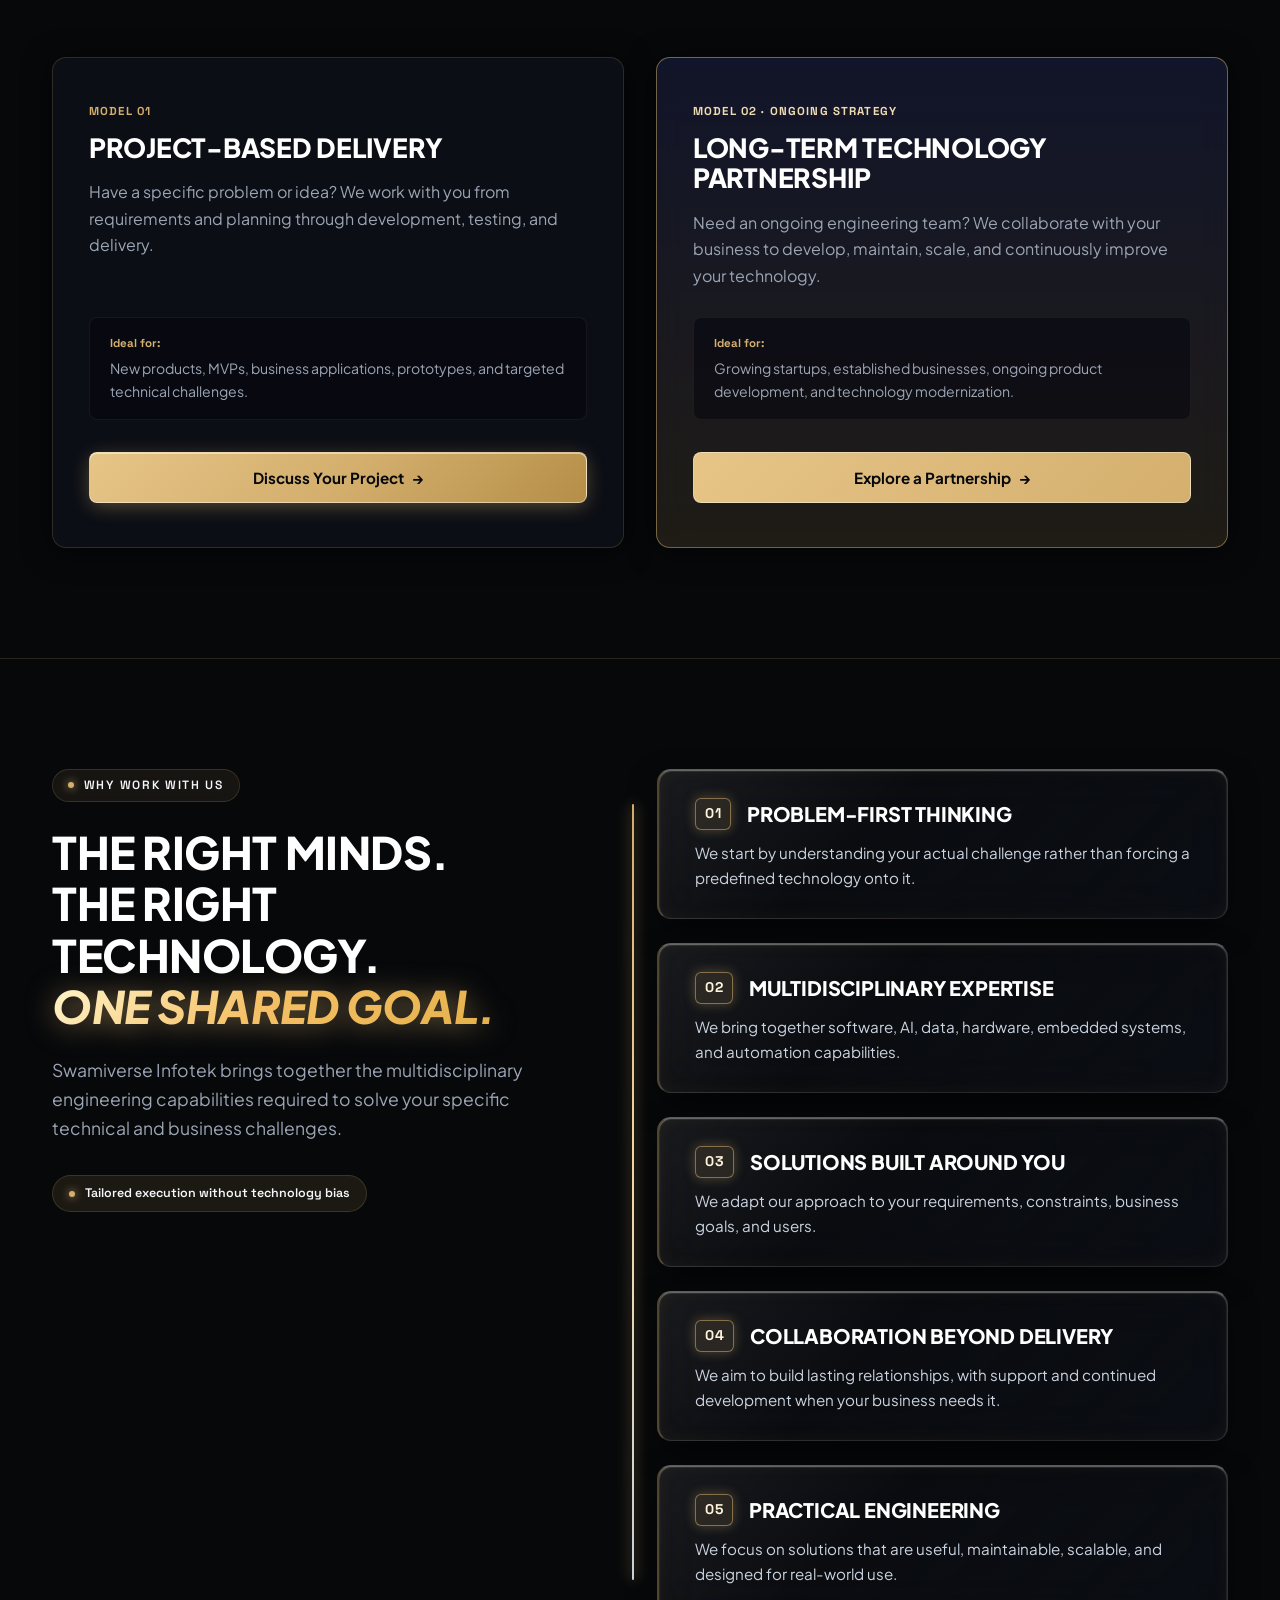
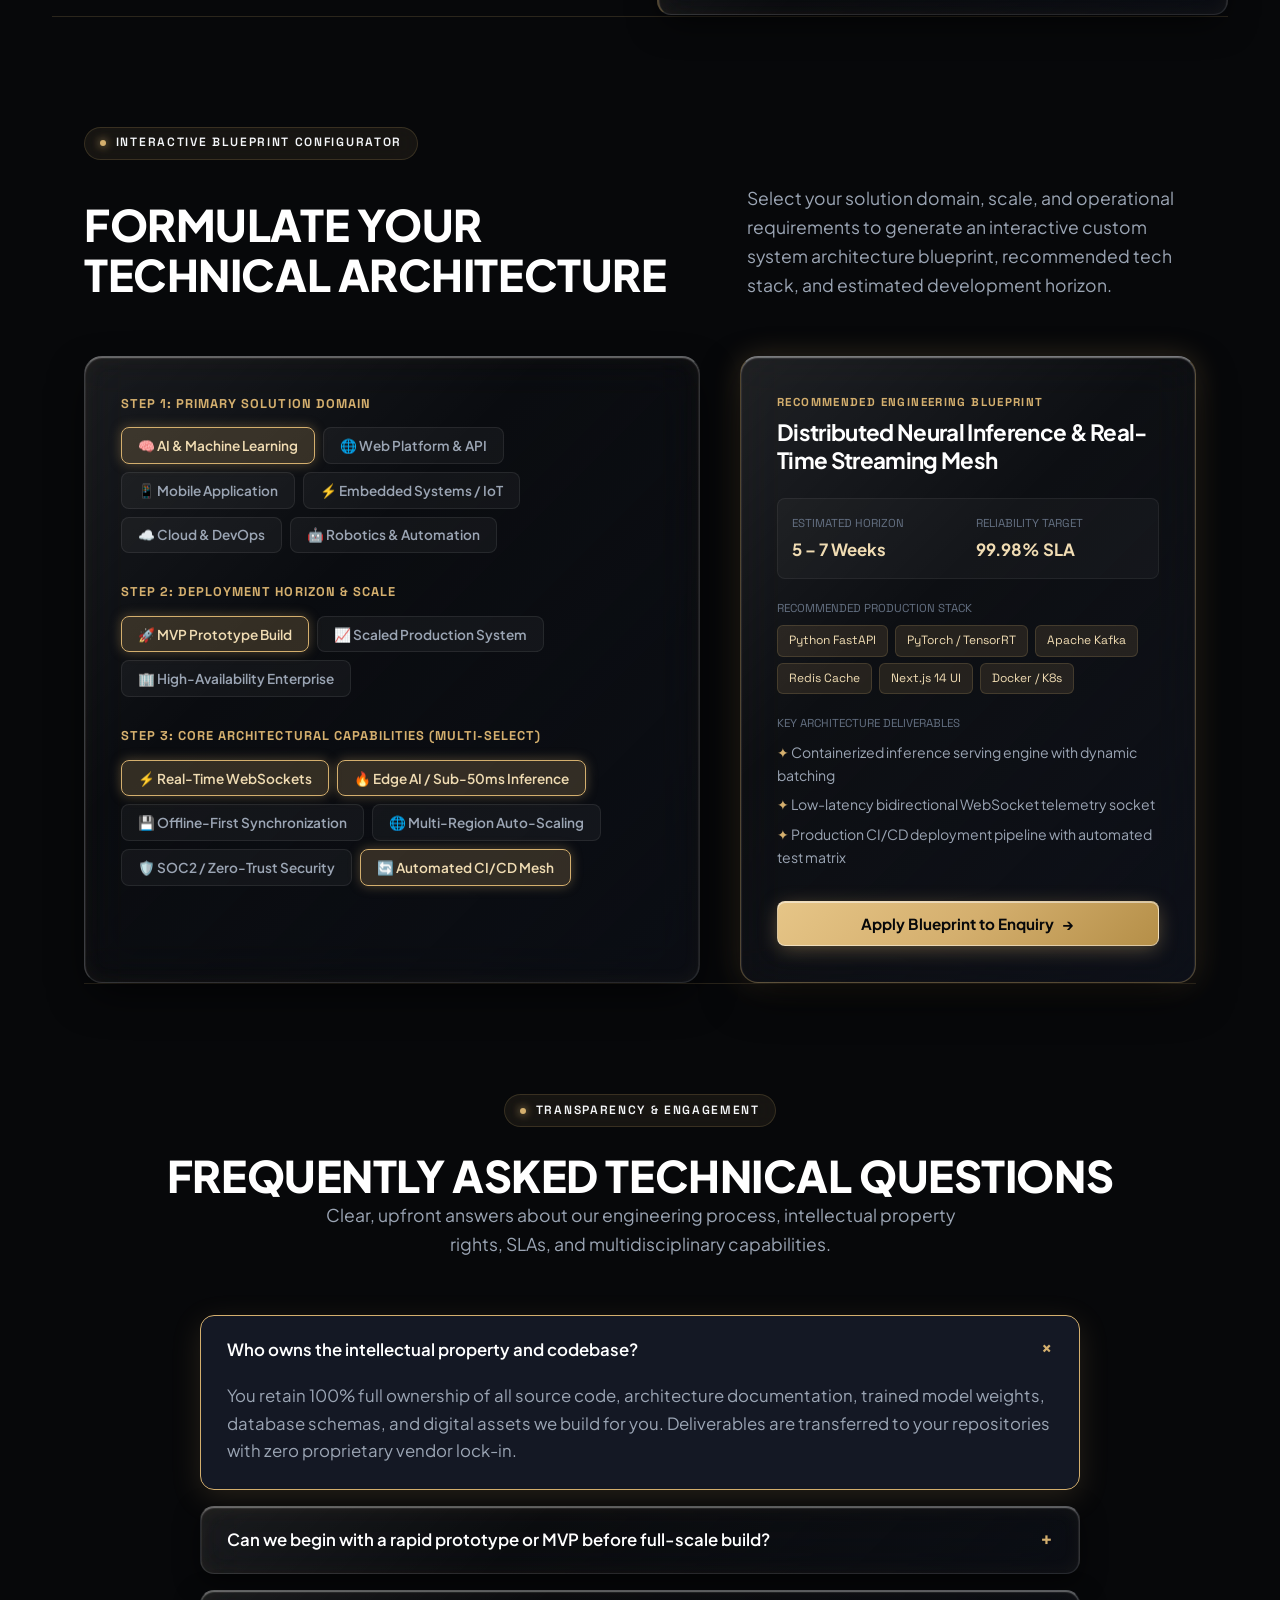
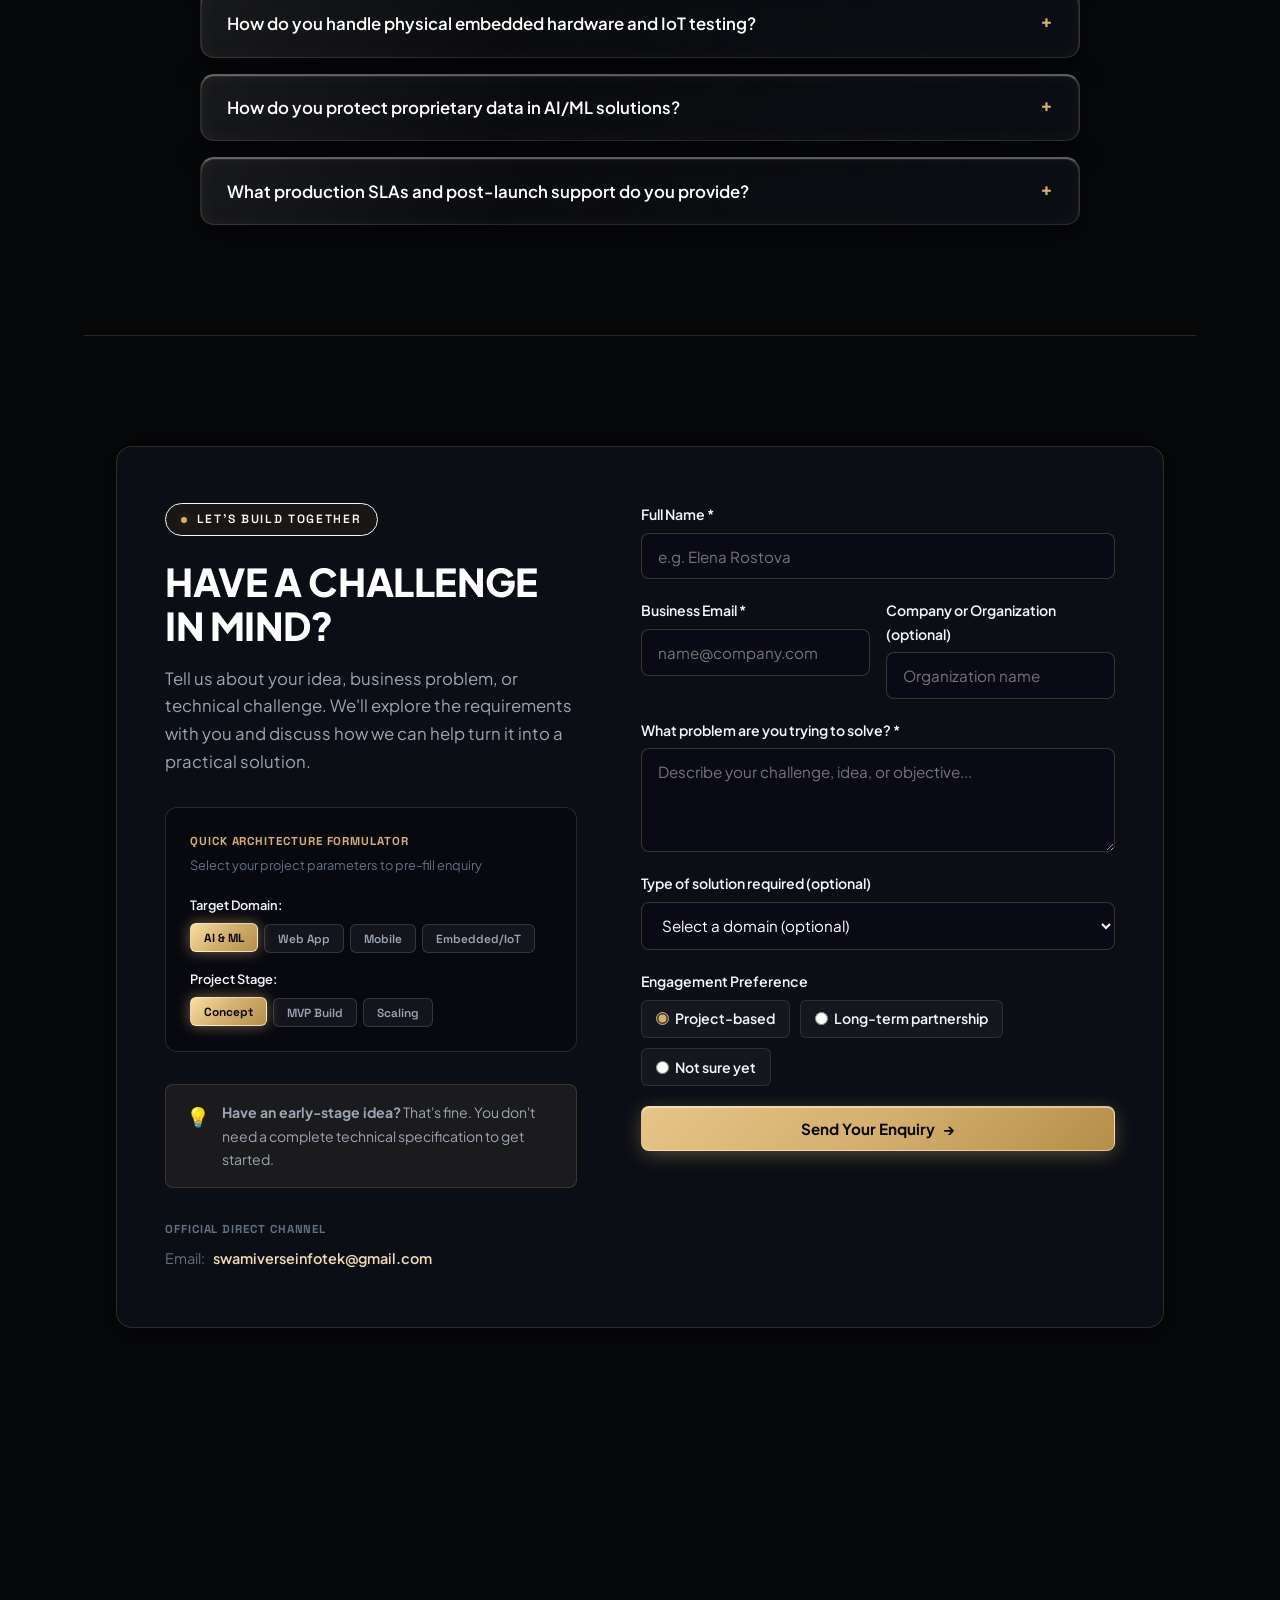
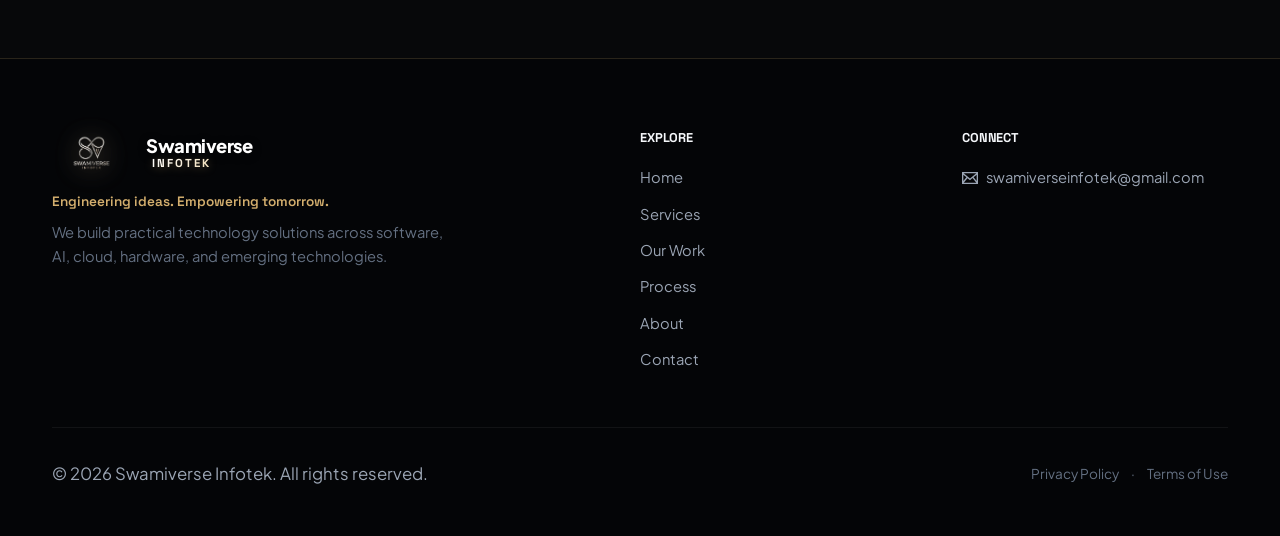
==== commit d0ccd68b: "Add 15s cinematic splash screen animation with sequential letter-by-letter brand reveal" ====
--- a/index.html
+++ b/index.html
@@ -167,40 +167,94 @@
 </head>
 <body class="theme-champagne-platinum">
 
-  <!-- Cinematic Luxury Splash Screen (Quick 1.2s Intro with automatic voice greeting) -->
+  <!-- Cinematic Luxury Splash Screen (15s Intro with One-by-One Letter Reveal) -->
   <div id="luxury-splash-screen" class="luxury-splash-overlay" aria-label="Loading Swamiverse Infotek">
+    <!-- Skip Intro Option -->
+    <button type="button" id="splash-skip-btn" class="splash-skip-btn" aria-label="Skip splash intro">
+      Skip Intro <span class="skip-arrow" aria-hidden="true">→</span>
+    </button>
+
     <div class="splash-ambient-glow" aria-hidden="true"></div>
+    <div class="splash-halo-ring" aria-hidden="true"></div>
+    <div class="splash-halo-ring ring-outer" aria-hidden="true"></div>
+
     <div class="splash-content-block">
       <div class="splash-emblem-wrap">
         <img src="swami_just_logo-removebg-preview.png" alt="Swamiverse Infotek Emblem" class="splash-emblem-img">
         <div class="splash-shimmer-sweep" aria-hidden="true"></div>
       </div>
-      <div class="splash-brand-text">
-        <span class="splash-brand-name">SWAMIVERSE</span>
-        <span class="splash-brand-sub">INFOTEK</span>
-      </div>
+
+      <div class="splash-brand-text" aria-label="SWAMIVERSE INFOTEK">
+        <div class="splash-word splash-word-main">
+          <span class="splash-char" style="--char-idx: 0">S</span>
+          <span class="splash-char" style="--char-idx: 1">W</span>
+          <span class="splash-char" style="--char-idx: 2">A</span>
+          <span class="splash-char" style="--char-idx: 3">M</span>
+          <span class="splash-char" style="--char-idx: 4">I</span>
+          <span class="splash-char" style="--char-idx: 5">V</span>
+          <span class="splash-char" style="--char-idx: 6">E</span>
+          <span class="splash-char" style="--char-idx: 7">R</span>
+          <span class="splash-char" style="--char-idx: 8">S</span>
+          <span class="splash-char" style="--char-idx: 9">E</span>
+        </div>
+        <div class="splash-word splash-word-sub">
+          <span class="splash-char" style="--char-idx: 10">I</span>
+          <span class="splash-char" style="--char-idx: 11">N</span>
+          <span class="splash-char" style="--char-idx: 12">F</span>
+          <span class="splash-char" style="--char-idx: 13">O</span>
+          <span class="splash-char" style="--char-idx: 14">T</span>
+          <span class="splash-char" style="--char-idx: 15">E</span>
+          <span class="splash-char" style="--char-idx: 16">K</span>
+        </div>
+      </div>
+
+      <div class="splash-tagline">
+        <span>Complex Problems. Thoughtfully Engineered Solutions.</span>
+      </div>
+
       <div class="splash-loader-line" aria-hidden="true">
         <div class="splash-loader-progress"></div>
+      </div>
+
+      <div class="splash-status-pill">
+        <span class="status-pulse-dot" aria-hidden="true"></span>
+        <span id="splash-status-text" class="status-msg">INITIALIZING SYSTEMS...</span>
       </div>
     </div>
   </div>
   <script>
     (function() {
-      // Quick 1.2s splash screen dismiss (snappy, smooth fade)
       var splash = document.getElementById('luxury-splash-screen');
-      if (splash) {
+      var skipBtn = document.getElementById('splash-skip-btn');
+      var statusText = document.getElementById('splash-status-text');
+      if (!splash) return;
+
+      var dismissed = false;
+      function dismissSplash() {
+        if (dismissed) return;
+        dismissed = true;
+        splash.classList.add('splash-hidden');
         setTimeout(function() {
-          splash.classList.add('splash-hidden');
-          setTimeout(function() {
-            if (splash.parentNode) splash.parentNode.removeChild(splash);
-          }, 450);
-        }, 1200);
+          if (splash.parentNode) splash.parentNode.removeChild(splash);
+        }, 750);
       }
+
+      if (skipBtn) {
+        skipBtn.addEventListener('click', dismissSplash);
+      }
+
+      // Dynamic cinematic telemetry status across 15 seconds
+      if (statusText) {
+        setTimeout(function() { if (!dismissed) statusText.textContent = "SYNCHRONIZING CORE ARCHITECTURE..."; }, 3500);
+        setTimeout(function() { if (!dismissed) statusText.textContent = "ASSEMBLING SWAMIVERSE INFOTEK..."; }, 7200);
+        setTimeout(function() { if (!dismissed) statusText.textContent = "ENGINEERING SOLUTIONS ONLINE..."; }, 11200);
+        setTimeout(function() { if (!dismissed) statusText.textContent = "READY · WELCOME"; }, 13800);
+      }
+
+      // Complete 15s sequence
+      setTimeout(dismissSplash, 14800);
     })();
   </script>
-
-
-
 
 
   <!-- Interactive Background Particle Constellation & Stardust Canvas -->
--- a/styles.css
+++ b/styles.css
@@ -4285,7 +4285,7 @@
 }
 
 /* ==========================================================================
-   CINEMATIC LUXURY SPLASH SCREEN (3s Intro)
+   CINEMATIC LUXURY SPLASH SCREEN (15s Intro with One-by-One Letter Reveal)
    ========================================================================== */
 
 .luxury-splash-overlay {
@@ -4294,42 +4294,112 @@
   left: 0;
   width: 100vw;
   height: 100vh;
-  background-color: #060709;
+  background-color: #050608;
   z-index: 99999999;
   display: flex;
   align-items: center;
   justify-content: center;
   overflow: hidden;
-  transition: opacity 0.45s cubic-bezier(0.16, 1, 0.3, 1), transform 0.45s cubic-bezier(0.16, 1, 0.3, 1), visibility 0.45s ease;
+  transition: opacity 0.75s cubic-bezier(0.16, 1, 0.3, 1), transform 0.75s cubic-bezier(0.16, 1, 0.3, 1), filter 0.75s ease, visibility 0.75s ease;
   pointer-events: all;
 }
 
 .luxury-splash-overlay.splash-hidden {
   opacity: 0;
-  transform: scale(1.05);
+  transform: scale(1.08);
+  filter: blur(8px);
   pointer-events: none;
   visibility: hidden;
 }
 
+/* Subtle Skip Button */
+.splash-skip-btn {
+  position: absolute;
+  top: 1.75rem;
+  right: 1.75rem;
+  z-index: 10;
+  background: rgba(255, 255, 255, 0.05);
+  border: 1px solid rgba(255, 255, 255, 0.15);
+  color: var(--text-celestial-slate);
+  font-family: var(--font-mono);
+  font-size: 0.78rem;
+  font-weight: 600;
+  letter-spacing: 0.06em;
+  padding: 0.45rem 1rem;
+  border-radius: 999px;
+  cursor: pointer;
+  display: flex;
+  align-items: center;
+  gap: 0.4rem;
+  transition: all 0.25s ease;
+  outline: none;
+  backdrop-filter: blur(12px);
+}
+
+.splash-skip-btn:hover {
+  background: rgba(212, 175, 110, 0.15);
+  border-color: rgba(212, 175, 110, 0.5);
+  color: #FFFFFF;
+  transform: translateX(2px);
+}
+
+.splash-skip-btn .skip-arrow {
+  transition: transform 0.2s ease;
+}
+
+.splash-skip-btn:hover .skip-arrow {
+  transform: translateX(2px);
+}
+
+/* Ambient Radial Glow & Celestial Halo Rings */
 .splash-ambient-glow {
   position: absolute;
   top: 50%;
   left: 50%;
   transform: translate(-50%, -50%);
-  width: clamp(650px, 80vw, 1100px);
-  height: clamp(650px, 80vw, 1100px);
+  width: clamp(550px, 80vw, 1000px);
+  height: clamp(550px, 80vw, 1000px);
   border-radius: 50%;
-  background: radial-gradient(circle, rgba(212, 175, 110, 0.32) 0%, rgba(214, 222, 232, 0.12) 45%, transparent 70%);
-  filter: blur(120px);
+  background: radial-gradient(circle, rgba(212, 175, 110, 0.32) 0%, rgba(214, 222, 232, 0.12) 42%, transparent 70%);
+  filter: blur(100px);
   pointer-events: none;
-  animation: splashPulseGlow 3s ease-in-out infinite alternate;
+  animation: splashPulseGlow 5s ease-in-out infinite alternate;
 }
 
 @keyframes splashPulseGlow {
-  0% { transform: translate(-50%, -50%) scale(0.92); opacity: 0.65; }
-  100% { transform: translate(-50%, -50%) scale(1.15); opacity: 1; }
-}
-
+  0% { transform: translate(-50%, -50%) scale(0.9); opacity: 0.55; }
+  50% { transform: translate(-50%, -50%) scale(1.15); opacity: 0.95; }
+  100% { transform: translate(-50%, -50%) scale(1.0); opacity: 0.75; }
+}
+
+.splash-halo-ring {
+  position: absolute;
+  top: 50%;
+  left: 50%;
+  transform: translate(-50%, -50%);
+  width: 380px;
+  height: 380px;
+  border-radius: 50%;
+  border: 1px solid rgba(212, 175, 110, 0.22);
+  box-shadow: 0 0 30px rgba(212, 175, 110, 0.15), inset 0 0 30px rgba(212, 175, 110, 0.1);
+  pointer-events: none;
+  animation: splashHaloPulse 4s cubic-bezier(0.16, 1, 0.3, 1) infinite;
+}
+
+.splash-halo-ring.ring-outer {
+  width: 520px;
+  height: 520px;
+  border-color: rgba(255, 255, 255, 0.08);
+  animation-delay: 1.5s;
+}
+
+@keyframes splashHaloPulse {
+  0% { transform: translate(-50%, -50%) scale(0.7); opacity: 0; }
+  40% { opacity: 0.8; }
+  100% { transform: translate(-50%, -50%) scale(1.35); opacity: 0; }
+}
+
+/* Splash Content Block */
 .splash-content-block {
   display: flex;
   flex-direction: column;
@@ -4342,38 +4412,49 @@
   max-width: 95vw;
 }
 
+/* 1. Logo Emblem: Emerges in first few seconds */
 .splash-emblem-wrap {
   position: relative;
-  width: clamp(380px, 50vw, 620px);
-  max-width: 90vw;
-  max-height: 52vh;
+  width: clamp(260px, 40vw, 480px);
+  max-width: 88vw;
+  max-height: 44vh;
   margin-bottom: 2rem;
   display: flex;
   align-items: center;
   justify-content: center;
-  animation: splashEmblemEntrance 1.2s cubic-bezier(0.16, 1, 0.3, 1) forwards;
+  animation: splashEmblemEntrance 2.4s cubic-bezier(0.16, 1, 0.3, 1) forwards,
+             splashEmblemFloat 5s 2.4s ease-in-out infinite alternate;
 }
 
 @keyframes splashEmblemEntrance {
   0% {
     opacity: 0;
-    transform: scale(0.85) translateY(20px);
-    filter: blur(14px);
+    transform: scale(0.75) translateY(24px);
+    filter: blur(18px) brightness(0.6);
+  }
+  60% {
+    opacity: 1;
+    transform: scale(1.03) translateY(-4px);
+    filter: blur(0px) brightness(1.2);
   }
   100% {
     opacity: 1;
     transform: scale(1) translateY(0);
-    filter: blur(0px);
-  }
+    filter: blur(0px) brightness(1);
+  }
+}
+
+@keyframes splashEmblemFloat {
+  0% { transform: translateY(0); filter: drop-shadow(0 20px 50px rgba(0, 0, 0, 0.95)) drop-shadow(0 0 50px rgba(212, 175, 110, 0.5)); }
+  100% { transform: translateY(-8px); filter: drop-shadow(0 28px 65px rgba(0, 0, 0, 0.95)) drop-shadow(0 0 75px rgba(212, 175, 110, 0.8)); }
 }
 
 .splash-emblem-img {
   width: 100%;
   height: auto;
-  max-height: 52vh;
+  max-height: 44vh;
   object-fit: contain;
   display: block;
-  filter: drop-shadow(0 25px 60px rgba(0, 0, 0, 0.95)) drop-shadow(0 0 65px rgba(212, 175, 110, 0.6));
 }
 
 .splash-shimmer-sweep {
@@ -4382,9 +4463,10 @@
   left: -130%;
   width: 65%;
   height: 100%;
-  background: linear-gradient(105deg, transparent 20%, rgba(255, 255, 255, 0.15) 40%, rgba(240, 220, 179, 0.5) 50%, rgba(255, 255, 255, 0.22) 55%, transparent 75%);
+  background: linear-gradient(105deg, transparent 20%, rgba(255, 255, 255, 0.15) 40%, rgba(240, 220, 179, 0.55) 50%, rgba(255, 255, 255, 0.25) 55%, transparent 75%);
   transform: skewX(-24deg);
-  animation: splashSweepAnim 2.2s 0.35s cubic-bezier(0.16, 1, 0.3, 1) forwards;
+  animation: splashSweepAnim 2.8s 1.8s cubic-bezier(0.16, 1, 0.3, 1) forwards,
+             splashSweepAnim 2.8s 9.5s cubic-bezier(0.16, 1, 0.3, 1) forwards;
   pointer-events: none;
 }
 
@@ -4393,46 +4475,97 @@
   100% { left: 160%; }
 }
 
+/* 2. Brand Text: Letter-by-Letter Reveal after few seconds of logo */
 .splash-brand-text {
   display: flex;
   align-items: center;
-  gap: 0.75rem;
+  justify-content: center;
+  gap: 1.25rem;
+  margin-bottom: 1rem;
+  flex-wrap: wrap;
+}
+
+.splash-word {
+  display: inline-flex;
+  align-items: center;
+  gap: 0.12em;
+}
+
+.splash-word-main .splash-char {
+  font-family: var(--font-sans);
+  font-size: clamp(1.4rem, 4.2vw, 2.2rem);
+  font-weight: 800;
+  color: #FFFFFF;
+  text-shadow: 0 4px 18px rgba(0, 0, 0, 0.8);
+}
+
+.splash-word-sub .splash-char {
+  font-family: var(--font-mono);
+  font-size: clamp(1.2rem, 3.6vw, 1.85rem);
+  font-weight: 700;
+  color: var(--accent-gold);
+  text-shadow: 0 0 16px rgba(212, 175, 110, 0.65);
+}
+
+/* Each letter initial state and sequential animation */
+.splash-char {
+  display: inline-block;
+  opacity: 0;
+  transform: translateY(18px) scale(0.65) rotateX(45deg);
+  filter: blur(10px);
+  animation: splashCharReveal 0.65s cubic-bezier(0.16, 1, 0.3, 1) forwards;
+  /* Logo appears at 0-2.5s. Letters start at 3.2s with 0.35s step */
+  animation-delay: calc(3.2s + var(--char-idx) * 0.35s);
+  will-change: transform, opacity, filter;
+}
+
+@keyframes splashCharReveal {
+  0% {
+    opacity: 0;
+    transform: translateY(18px) scale(0.65) rotateX(45deg);
+    filter: blur(10px);
+    text-shadow: 0 0 0 transparent;
+  }
+  60% {
+    opacity: 1;
+    transform: translateY(-4px) scale(1.18) rotateX(0deg);
+    filter: blur(0px);
+    text-shadow: 0 0 28px rgba(245, 220, 171, 0.95), 0 0 40px rgba(212, 175, 110, 0.6);
+  }
+  100% {
+    opacity: 1;
+    transform: translateY(0) scale(1) rotateX(0deg);
+    filter: blur(0px);
+  }
+}
+
+/* 3. Tagline: Fades in after letters finish (~9.6s) */
+.splash-tagline {
+  font-family: var(--font-sans);
+  font-size: clamp(0.78rem, 2vw, 0.96rem);
+  font-weight: 500;
+  color: var(--text-celestial-slate);
+  letter-spacing: 0.04em;
   margin-bottom: 2rem;
   opacity: 0;
-  animation: splashFadeIn 0.9s 0.4s ease forwards;
-}
-
-.splash-brand-name {
-  font-family: var(--font-sans);
-  font-size: 1.55rem;
-  font-weight: 800;
-  letter-spacing: 0.24em;
-  color: #FFFFFF;
-  text-shadow: 0 3px 14px rgba(0, 0, 0, 0.75);
-}
-
-.splash-brand-sub {
-  font-family: var(--font-mono);
-  font-size: 1.15rem;
-  font-weight: 700;
-  letter-spacing: 0.28em;
-  color: var(--accent-gold);
-  text-shadow: 0 0 16px rgba(212, 175, 110, 0.65);
-}
-
-@keyframes splashFadeIn {
-  from { opacity: 0; transform: translateY(8px); }
-  to { opacity: 1; transform: translateY(0); }
-}
-
-/* Luxurious Hairline Loading Progress Line (Fills in exactly 3s) */
+  transform: translateY(8px);
+  animation: splashTaglineReveal 1s 9.6s cubic-bezier(0.16, 1, 0.3, 1) forwards;
+}
+
+@keyframes splashTaglineReveal {
+  0% { opacity: 0; transform: translateY(8px); }
+  100% { opacity: 0.9; transform: translateY(0); }
+}
+
+/* 4. Luxurious 14.5s Hairline Progress Bar */
 .splash-loader-line {
-  width: 280px;
+  width: min(340px, 85vw);
   height: 3px;
   background: rgba(255, 255, 255, 0.08);
   border-radius: 999px;
   overflow: hidden;
   position: relative;
+  margin-bottom: 1.15rem;
 }
 
 .splash-loader-progress {
@@ -4441,14 +4574,50 @@
   left: 0;
   height: 100%;
   width: 0%;
-  background: linear-gradient(90deg, #D4AF6E 0%, #F5DCAB 50%, #CAD4E0 100%);
-  box-shadow: 0 0 14px rgba(212, 175, 110, 0.95);
+  background: linear-gradient(90deg, #B58F48 0%, #D4AF6E 30%, #F5DCAB 70%, #FFFFFF 100%);
+  box-shadow: 0 0 16px rgba(212, 175, 110, 0.95), 0 0 24px rgba(255, 255, 255, 0.6);
   border-radius: 999px;
-  animation: splashLoaderFill 1.2s cubic-bezier(0.25, 1, 0.5, 1) forwards;
+  animation: splashLoaderFill 14.2s cubic-bezier(0.15, 0.85, 0.25, 1) forwards;
 }
 
 @keyframes splashLoaderFill {
   0% { width: 0%; }
-  50% { width: 65%; }
+  25% { width: 22%; }
+  55% { width: 62%; }
+  80% { width: 88%; }
   100% { width: 100%; }
 }
+
+/* 5. Live Telemetry Status Ticker */
+.splash-status-pill {
+  display: inline-flex;
+  align-items: center;
+  gap: 0.55rem;
+  padding: 0.32rem 0.85rem;
+  border-radius: 999px;
+  background: rgba(255, 255, 255, 0.035);
+  border: 1px solid rgba(255, 255, 255, 0.08);
+}
+
+.status-pulse-dot {
+  width: 6px;
+  height: 6px;
+  border-radius: 50%;
+  background-color: var(--accent-gold);
+  box-shadow: 0 0 8px var(--accent-gold);
+  animation: splashDotPulse 1.4s ease-in-out infinite alternate;
+}
+
+@keyframes splashDotPulse {
+  0% { opacity: 0.4; transform: scale(0.8); }
+  100% { opacity: 1; transform: scale(1.3); }
+}
+
+.status-msg {
+  font-family: var(--font-mono);
+  font-size: 0.72rem;
+  font-weight: 600;
+  letter-spacing: 0.1em;
+  color: #B2BDCC;
+  text-transform: uppercase;
+}
